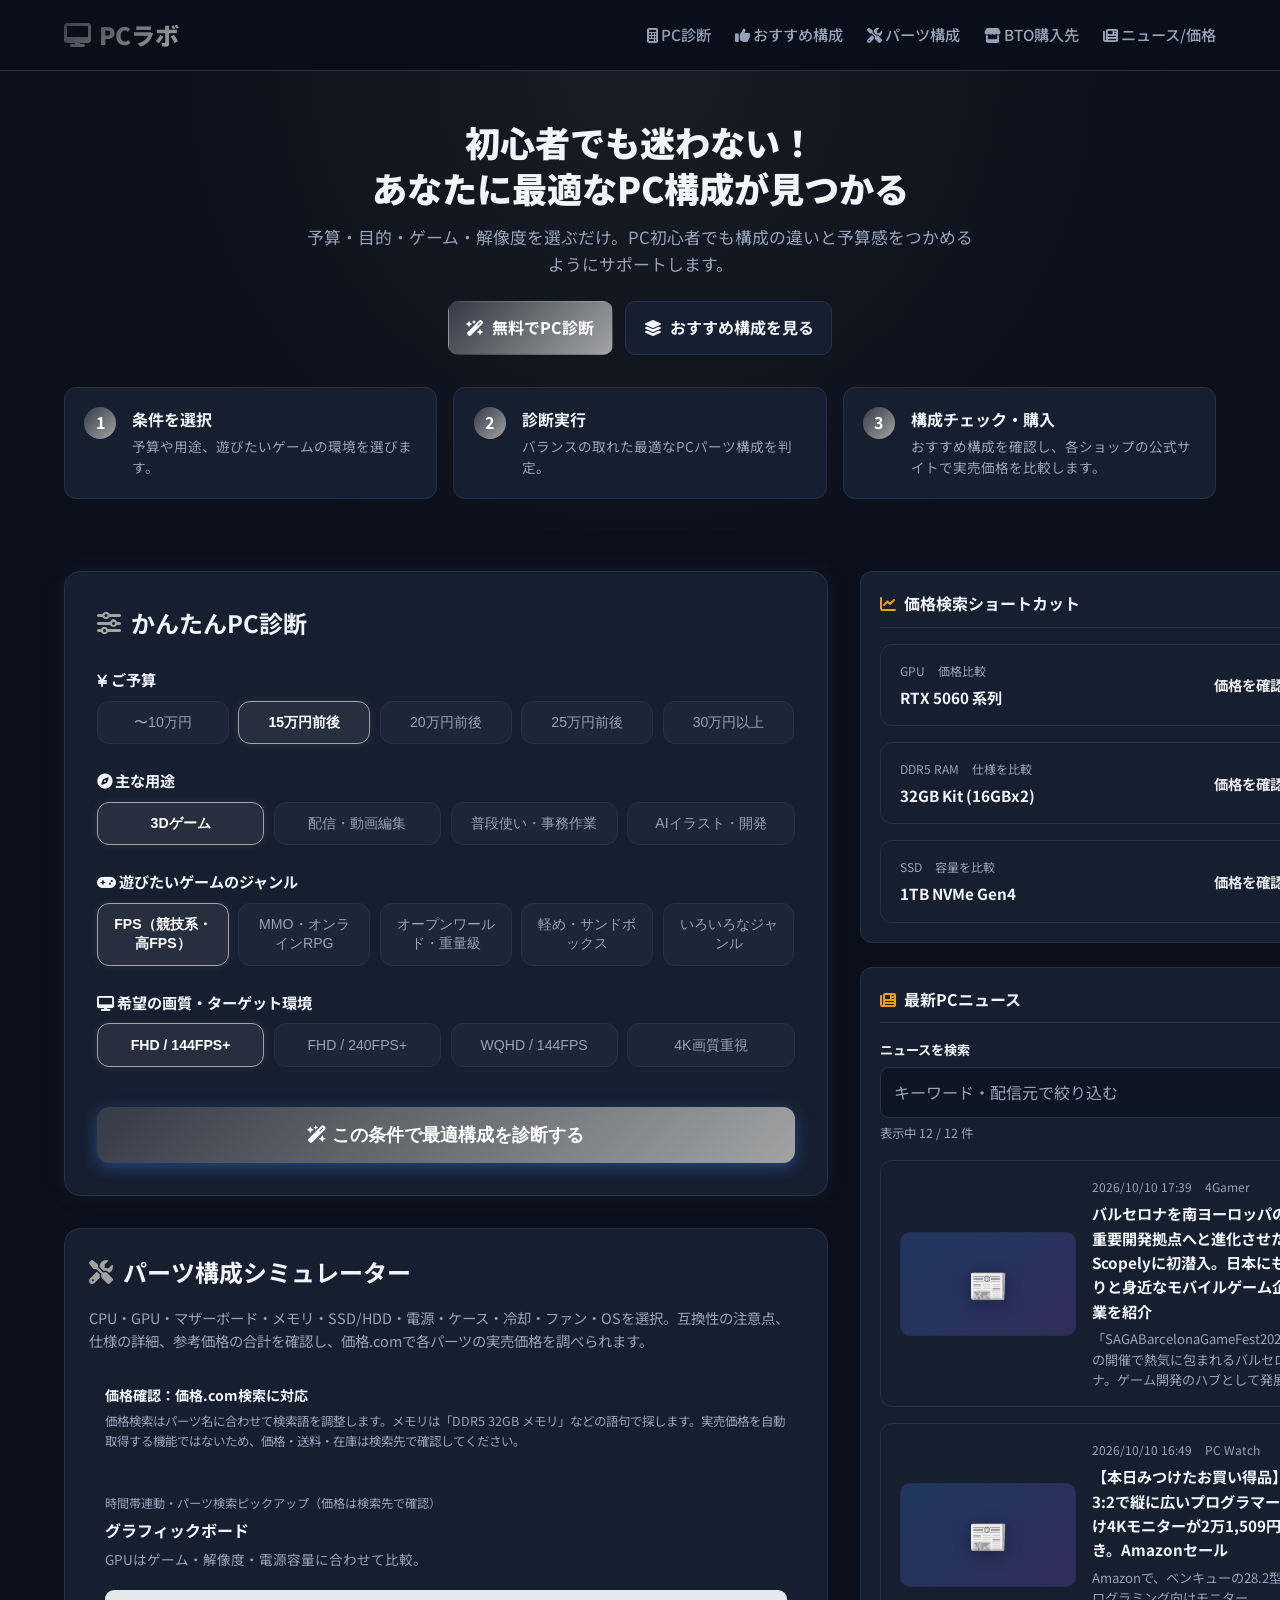
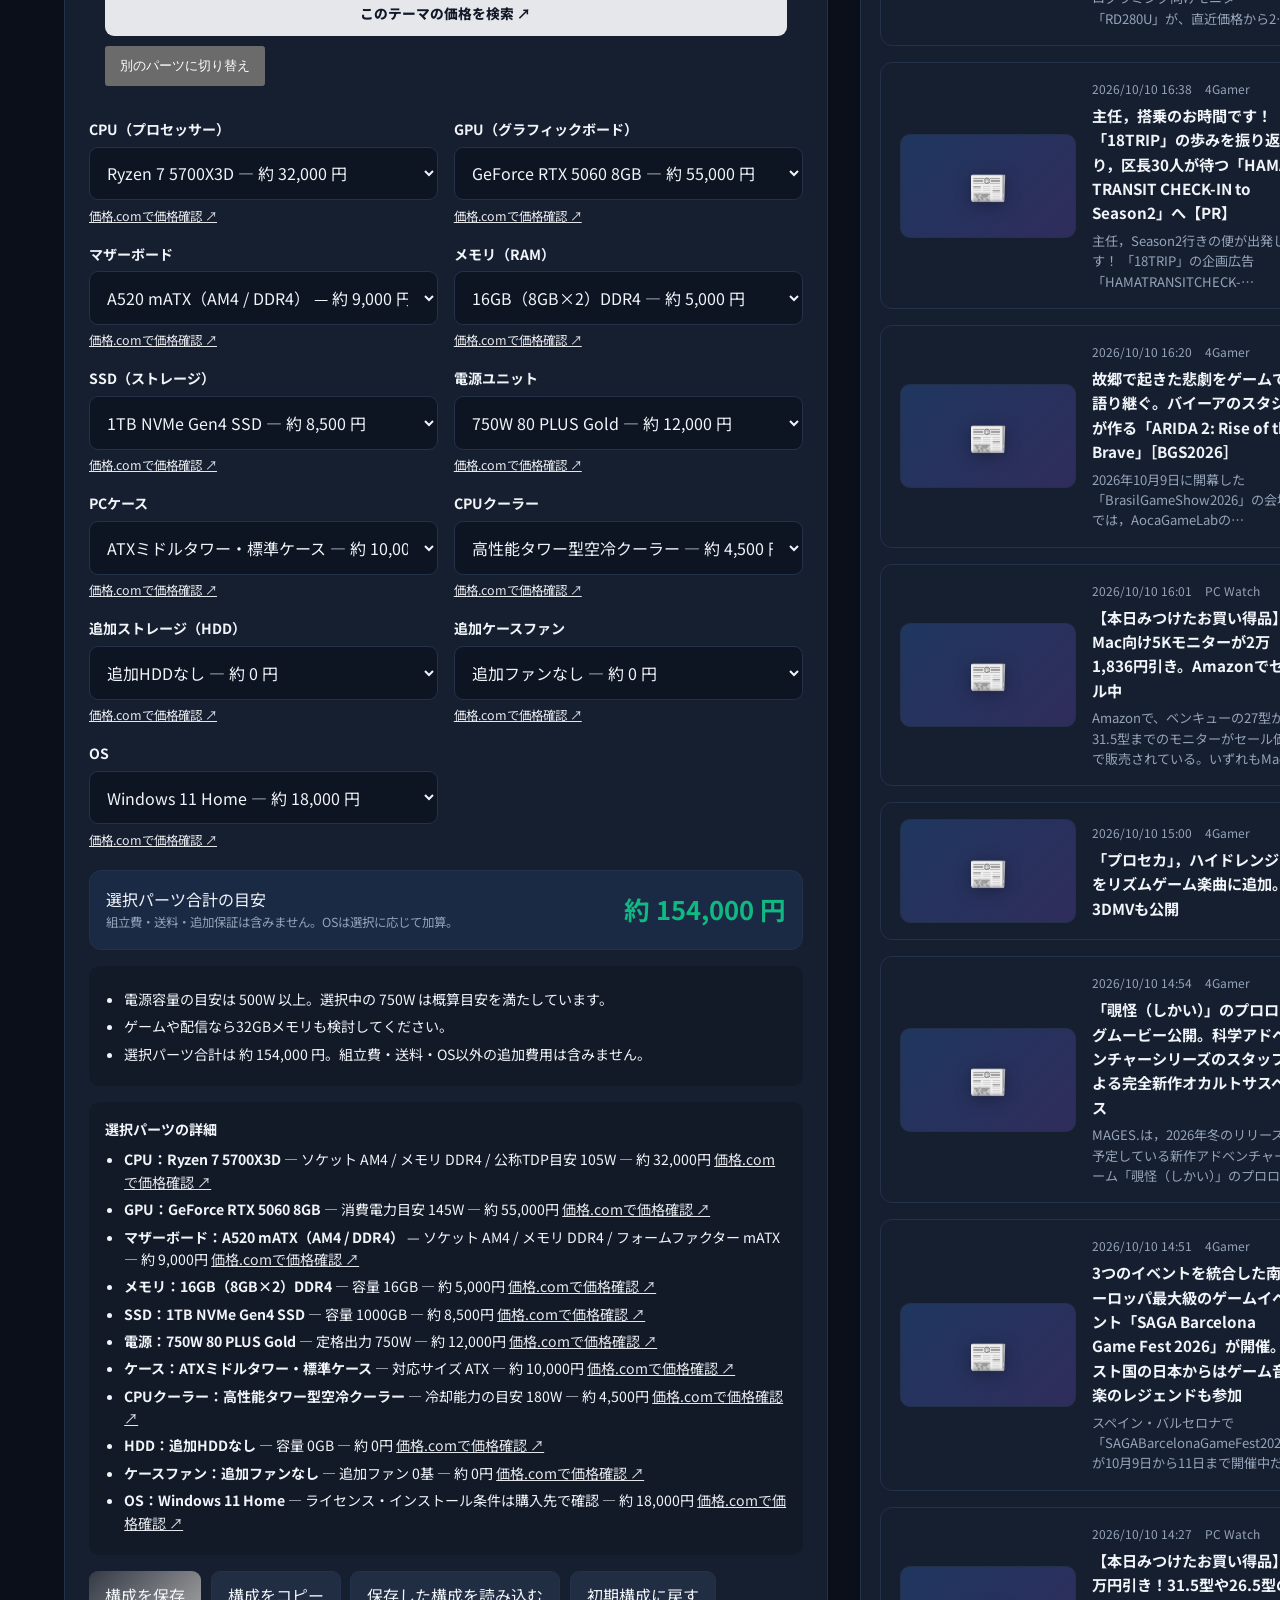
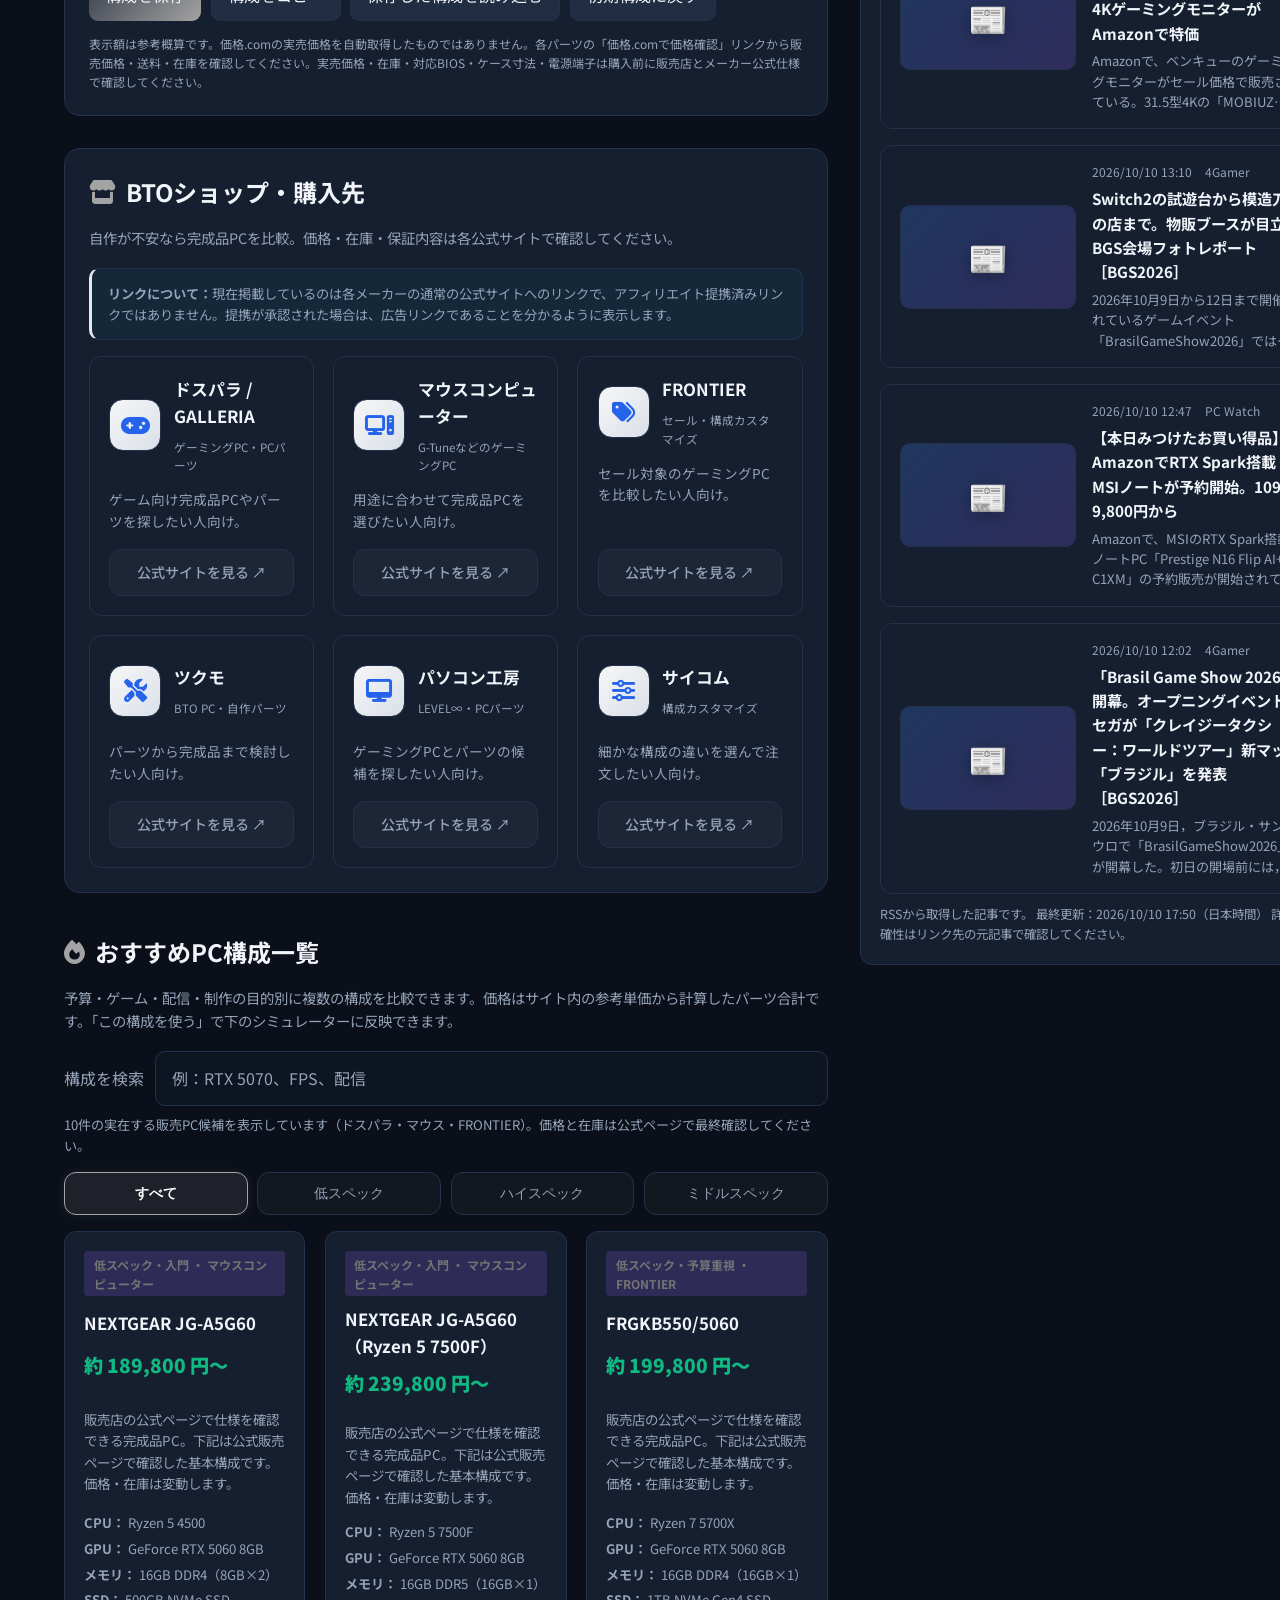
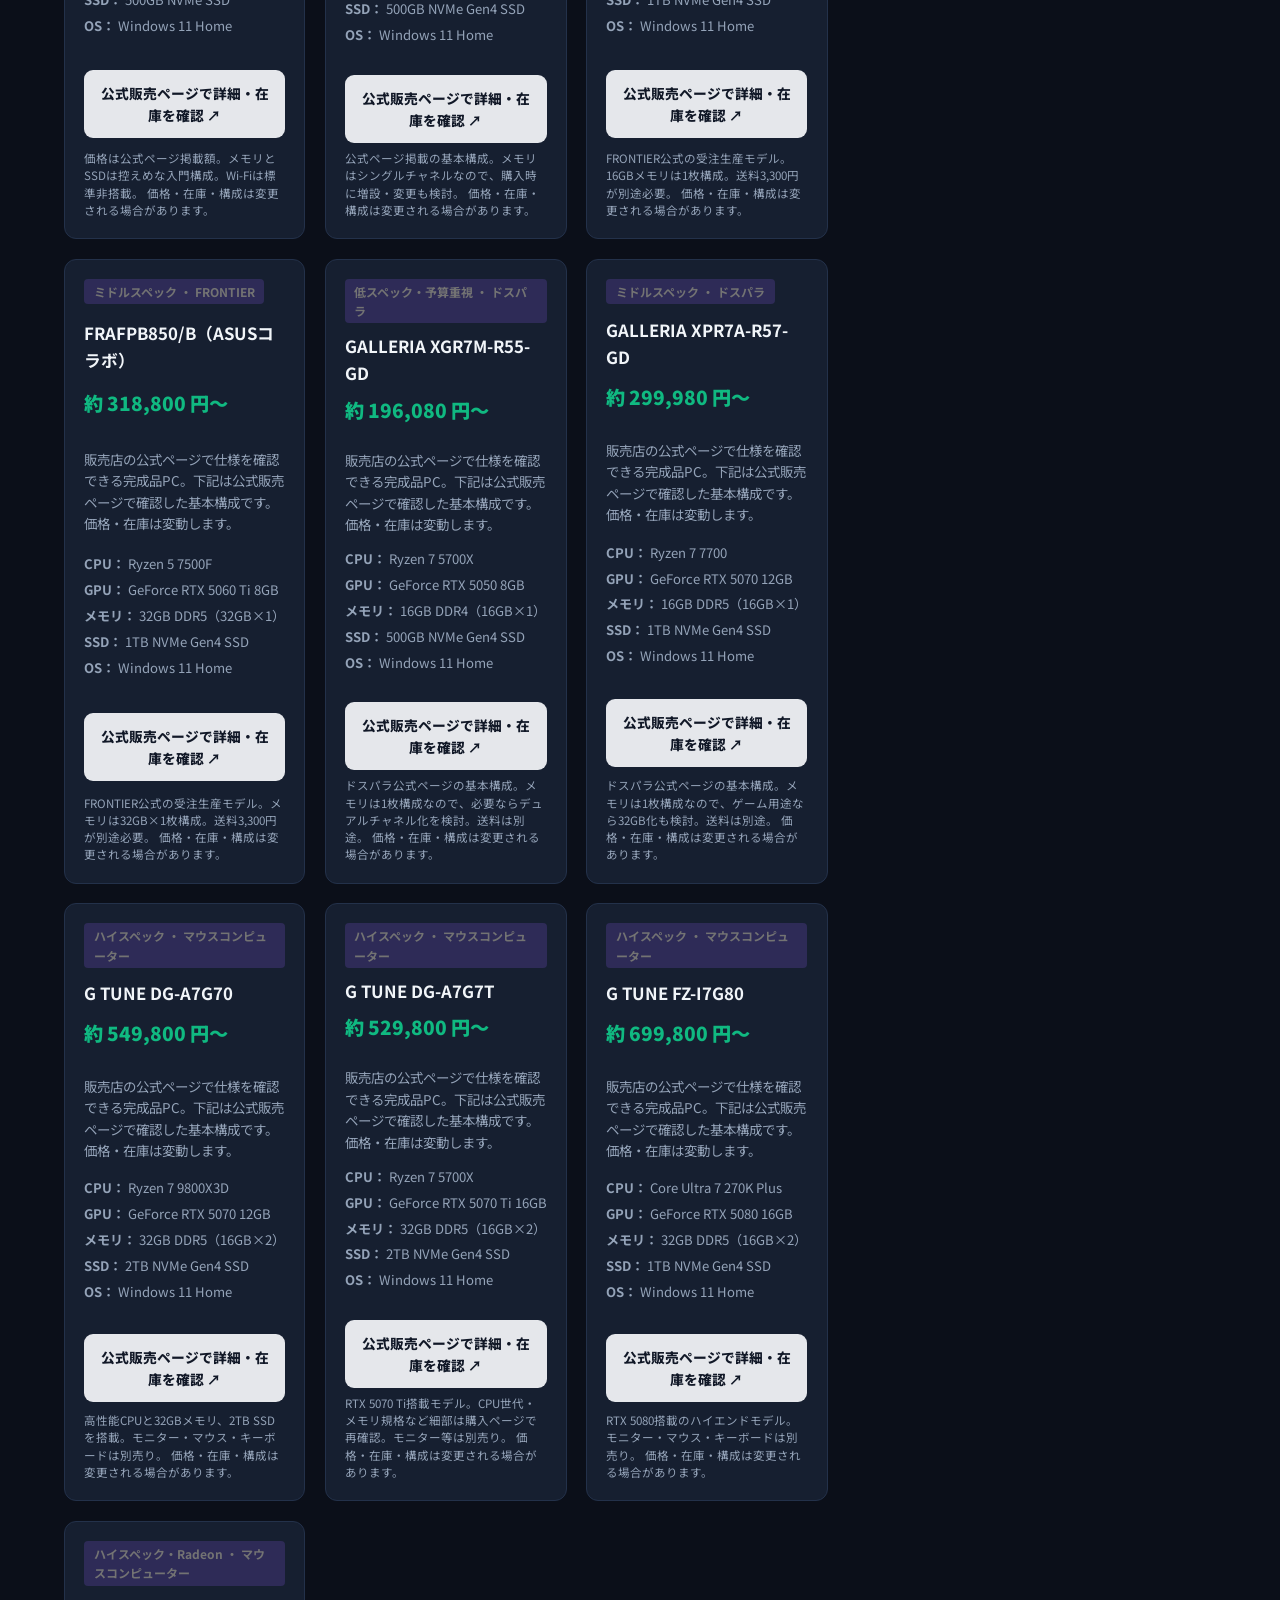
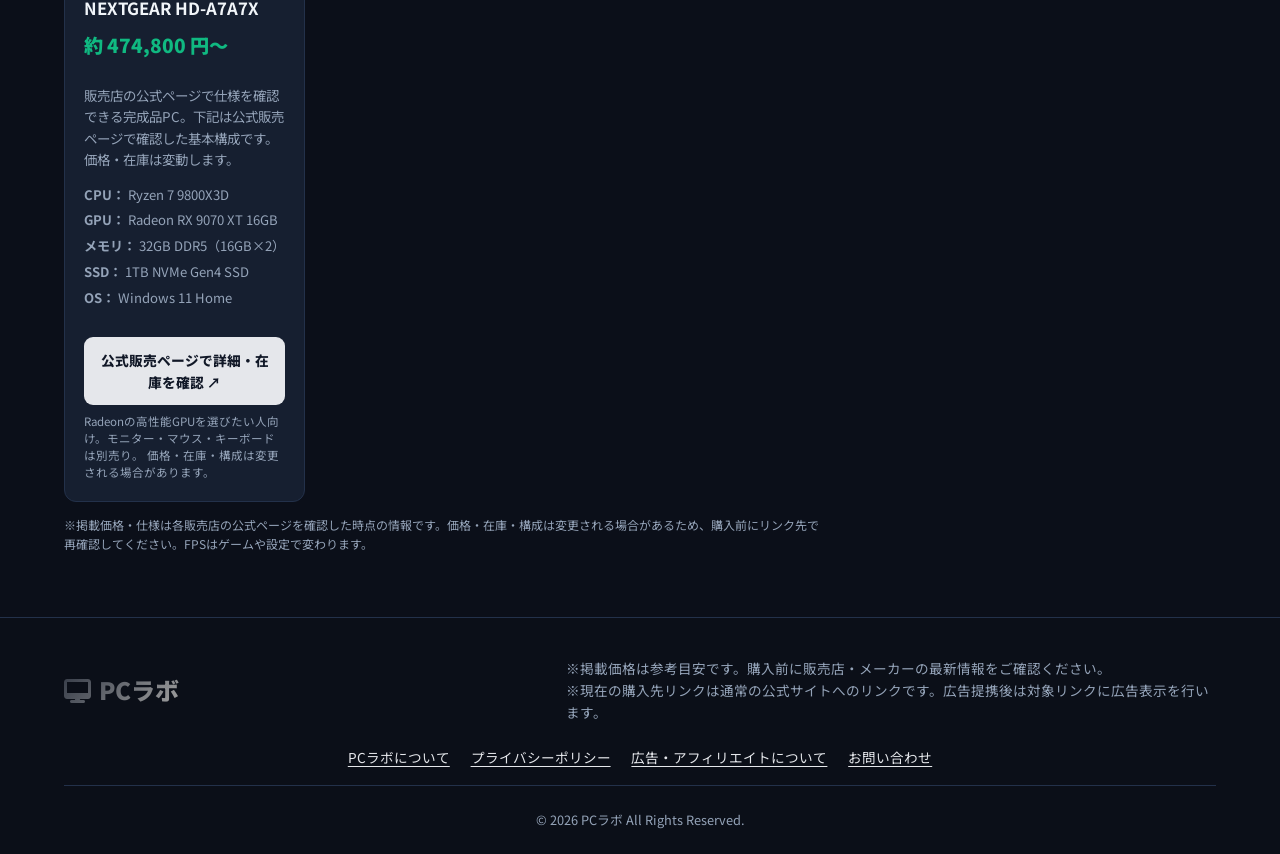
==== index.html @ 2801d2bc "Broaden DDR5 32GB memory searches" ====
<!DOCTYPE html>
<html lang="ja">
<head>
    <meta charset="UTF-8">
    <meta name="viewport" content="width=device-width, initial-scale=1.0">
    <meta name="description" content="PCラボは、予算・用途・ゲーム・解像度からPC構成を診断。おすすめ構成、パーツ別参考価格、互換性チェック、PCニュースをまとめて確認できます。">
    <meta name="theme-color" content="#0b0f19">
    <meta name="color-scheme" content="dark">
    <link rel="canonical" href="https://pc-lab-tech.github.io/pc-shindan/">
    <meta name="twitter:card" content="summary">
    <meta name="twitter:title" content="PCラボ｜PC構成診断・パーツ比較">
    <meta name="twitter:description" content="予算と用途から自分に合うPCを探そう。構成診断、パーツ比較、互換性チェック、PCニュース。">
    <link rel="icon" type="image/svg+xml" href="./favicon.svg">
    <meta property="og:type" content="website">
    <meta property="og:title" content="PCラボ｜PC構成診断・パーツ比較">
    <meta property="og:description" content="予算と用途から自分に合うPCを探そう。構成診断、パーツ比較、互換性チェック、PCニュース。">
    <meta property="og:url" content="https://pc-lab-tech.github.io/pc-shindan/">
    <meta property="og:site_name" content="PCラボ">
    <title>PCラボ｜あなたに最適なPCが見つかる</title>
    <!-- Google Fonts & Font Awesome Icons -->
    <link rel="preconnect" href="https://fonts.googleapis.com">
    <link rel="preconnect" href="https://fonts.gstatic.com" crossorigin>
    <link href="https://fonts.googleapis.com/css2?family=Noto+Sans+JP:wght@400;500;700;900&display=swap" rel="stylesheet">
    <link rel="stylesheet" href="https://cdnjs.cloudflare.com/ajax/libs/font-awesome/6.4.0/css/all.min.css">

    <style>
        .skip-link{position:absolute;left:1rem;top:-100px;z-index:2000;padding:.75rem 1rem;background:var(--card-bg);color:var(--text-main);border:2px solid var(--accent-cyan);border-radius:var(--radius-md);font-weight:700}
        .skip-link:focus{top:1rem}
        :focus-visible{outline:3px solid var(--accent-cyan);outline-offset:3px}
        .news-tools{display:grid;gap:.4rem;margin:.2rem 0 1rem}
        .news-tools label{font-size:.82rem;font-weight:700}
        .news-tools input{width:100%;min-width:0;padding:.75rem .85rem;border:1px solid var(--card-border);border-radius:9px;background:#0d1422;color:var(--text-main);font:inherit}
        .news-tools input::placeholder{color:#94a3b8}
        .news-count{font-size:.78rem;color:var(--text-muted);margin:0}
        .news-empty{padding:1rem;border:1px dashed var(--card-border);border-radius:10px;color:var(--text-muted);font-size:.88rem}

        /* ==========================================================================
           デザインコンセプト：ダークテーマ / 横長カード / 3列レイアウト / ネオンアクセント
           ========================================================================== */
        :root {
            --bg-color: #0b0f19;
            --card-bg: #161f30;
            --card-border: #23314a;
            --card-hover-border: #a3a3a3;
            --text-main: #f1f5f9;
            --text-muted: #94a3b8;
            --accent-blue: #a3a3a3;
            --accent-cyan: #e5e7eb;
            --accent-purple: #737373;
            --accent-green: #10b981;
            --accent-orange: #f59e0b;
            --gradient-accent: linear-gradient(135deg, #343a46 0%, #a3a3a3 100%);
            --radius-md: 12px;
            --radius-lg: 16px;
            --shadow-glow: 0 0 24px rgba(163, 163, 163, 0.08);
            --transition: all 0.3s cubic-bezier(0.4, 0, 0.2, 1);
        }

        * {
            box-sizing: border-box;
            margin: 0;
            padding: 0;
        }

        body {
            background-color: var(--bg-color);
            color: var(--text-main);
            font-family: 'Noto Sans JP', sans-serif;
            line-height: 1.6;
            -webkit-font-smoothing: antialiased;
        }

        a {
            color: inherit;
            text-decoration: none;
        }
        :focus-visible{outline:3px solid var(--accent-cyan);outline-offset:3px}
        button:focus-visible,a:focus-visible,select:focus-visible,input:focus-visible,summary:focus-visible{outline:3px solid var(--accent-cyan);outline-offset:3px}
        html{scroll-behavior:smooth;scroll-padding-top:6rem}
        @media(prefers-reduced-motion:reduce){html{scroll-behavior:auto}}

        /* ヘッダー */
        header {
            background: rgba(11, 15, 25, 0.85);
            backdrop-filter: blur(12px);
            border-bottom: 1px solid var(--card-border);
            position: sticky;
            top: 0;
            z-index: 100;
            padding: 1rem 0;
        }

        .container {
            max-width: 1200px;
            margin: 0 auto;
            padding: 0 1.5rem;
        }

        .header-inner {
            display: flex;
            justify-content: space-between;
            align-items: center;
        }

        .logo {
            font-size: 1.5rem;
            font-weight: 900;
            background: var(--gradient-accent);
            -webkit-background-clip: text;
            -webkit-text-fill-color: transparent;
            display: flex;
            align-items: center;
            gap: 0.5rem;
        }

        .nav-links {
            display: flex;
            gap: 1.5rem;
            list-style: none;
        }

        .nav-links a {
            color: var(--text-muted);
            font-size: 0.95rem;
            font-weight: 500;
            transition: var(--transition);
        }

        .nav-links a:hover {
            color: var(--accent-blue);
        }

        /* ヒーローセクション */
        .hero {
            padding: 3rem 0 2rem;
            text-align: center;
            background: radial-gradient(circle at top, rgba(163, 163, 163, 0.09) 0%, transparent 70%);
        }

        .hero h1 {
            font-size: 2.2rem;
            font-weight: 900;
            margin-bottom: 0.8rem;
            line-height: 1.3;
        }

        .hero p {
            color: var(--text-muted);
            font-size: 1.05rem;
            max-width: 680px;
            margin: 0 auto 1.5rem;
        }

        /* 初めての人向けの使い方ステップ */
        .how-to-steps {
            display: grid;
            grid-template-columns: repeat(3, 1fr);
            gap: 1rem;
            margin-top: 2rem;
            text-align: left;
        }

        .step-card {
            background: var(--card-bg);
            border: 1px solid var(--card-border);
            border-radius: var(--radius-md);
            padding: 1.2rem;
            display: flex;
            align-items: flex-start;
            gap: 1rem;
        }

        .step-number {
            background: var(--gradient-accent);
            color: #fff;
            width: 32px;
            height: 32px;
            border-radius: 50%;
            display: flex;
            align-items: center;
            justify-content: center;
            font-weight: 700;
            flex-shrink: 0;
        }

        .step-info h4 {
            font-size: 1rem;
            margin-bottom: 0.2rem;
        }

        .step-info p {
            font-size: 0.85rem;
            color: var(--text-muted);
            margin: 0;
        }

        /* セクション共通 */
        .section-title {
            font-size: 1.5rem;
            font-weight: 700;
            margin-bottom: 1.5rem;
            display: flex;
            align-items: center;
            gap: 0.6rem;
        }

        .section-title i {
            color: var(--accent-blue);
        }

        .main-grid {
            display: grid;
            grid-template-columns: 2fr 1fr;
            gap: 2rem;
            margin-top: 2.5rem;
        }

        /* PC診断カード（インタラクティブ） */
        .diagnosis-card {
            background: var(--card-bg);
            border: 1px solid var(--card-border);
            border-radius: var(--radius-lg);
            padding: 2rem;
            box-shadow: var(--shadow-glow);
        }

        .form-group {
            margin-bottom: 1.5rem;
        }

        .form-label {
            display: block;
            font-size: 0.95rem;
            font-weight: 700;
            margin-bottom: 0.6rem;
            color: var(--text-main);
        }

        .options-grid {
            display: grid;
            grid-template-columns: repeat(auto-fit, minmax(130px, 1fr));
            gap: 0.6rem;
        }

        .option-btn {
            background: rgba(255, 255, 255, 0.03);
            border: 1px solid var(--card-border);
            color: var(--text-muted);
            padding: 0.7rem 0.9rem;
            border-radius: var(--radius-md);
            cursor: pointer;
            font-size: 0.88rem;
            font-weight: 500;
            transition: var(--transition);
            text-align: center;
        }

        .option-btn:hover {
            border-color: var(--accent-blue);
            color: var(--text-main);
        }

        .option-btn.active {
            background: rgba(163, 163, 163, 0.12);
            border-color: var(--accent-blue);
            color: #fff;
            font-weight: 700;
            box-shadow: 0 0 10px rgba(163, 163, 163, 0.12);
        }

        .btn-submit {
            width: 100%;
            background: var(--gradient-accent);
            border: none;
            color: #fff;
            padding: 1rem;
            border-radius: var(--radius-md);
            font-size: 1.1rem;
            font-weight: 700;
            cursor: pointer;
            transition: var(--transition);
            margin-top: 1rem;
            box-shadow: 0 4px 15px rgba(59, 130, 246, 0.4);
        }

        .btn-submit:hover {
            opacity: 0.92;
            transform: translateY(-2px);
        }

        /* 診断結果表示エリア */
        .result-box {
            margin-top: 2rem;
            padding-top: 2rem;
            border-top: 1px dashed var(--card-border);
            display: none;
        }

        .result-box.active {
            display: block;
            animation: fadeIn 0.4s ease-out;
        }

        @keyframes fadeIn {
            from { opacity: 0; transform: translateY(10px); }
            to { opacity: 1; transform: translateY(0); }
        }

        .result-header {
            display: flex;
            justify-content: space-between;
            align-items: center;
            margin-bottom: 1.2rem;
            background: rgba(59, 130, 246, 0.1);
            padding: 1rem 1.2rem;
            border-radius: var(--radius-md);
            border-left: 4px solid var(--accent-blue);
        }

        .result-title {
            font-size: 1.2rem;
            font-weight: 700;
            color: #fff;
        }

        .result-price {
            font-size: 1.3rem;
            font-weight: 900;
            color: var(--accent-green);
        }

        .spec-list {
            display: grid;
            grid-template-columns: 1fr 1fr;
            gap: 0.8rem;
            margin-bottom: 1.5rem;
        }

        .spec-item {
            background: rgba(0, 0, 0, 0.2);
            padding: 0.8rem 1rem;
            border-radius: var(--radius-md);
            border: 1px solid var(--card-border);
        }

        .spec-item-label {
            font-size: 0.78rem;
            color: var(--text-muted);
            margin-bottom: 0.2rem;
            display: flex;
            align-items: center;
            gap: 0.4rem;
        }

        .spec-item-val {
            font-size: 0.95rem;
            font-weight: 700;
            color: var(--text-main);
        }

        .affiliate-btn {
            display: flex;
            align-items: center;
            justify-content: center;
            gap: 0.5rem;
            background: linear-gradient(135deg, #10b981 0%, #059669 100%);
            color: #fff;
            padding: 0.85rem 1.2rem;
            border-radius: var(--radius-md);
            font-weight: 700;
            text-align: center;
            transition: var(--transition);
        }

        .affiliate-btn:hover {
            opacity: 0.9;
            box-shadow: 0 0 15px rgba(16, 185, 129, 0.4);
        }

        /* 3列カードセクション（おすすめPC構成 / パーツ比較） */
        .cards-3col {
            display: grid;
            grid-template-columns: repeat(3, 1fr);
            gap: 1.2rem;
            margin-top: 1rem;
        }

        .recommend-card {
            background: var(--card-bg);
            border: 1px solid var(--card-border);
            border-radius: var(--radius-md);
            padding: 1.2rem;
            transition: var(--transition);
            display: flex;
            flex-direction: column;
            justify-content: space-between;
        }

        .recommend-card:hover {
            border-color: var(--card-hover-border);
            transform: translateY(-3px);
        }

        .recommend-card .badge {
            display: inline-block;
            background: rgba(139, 92, 246, 0.2);
            color: var(--accent-purple);
            font-size: 0.75rem;
            padding: 0.2rem 0.6rem;
            border-radius: 4px;
            font-weight: 700;
            margin-bottom: 0.6rem;
            width: fit-content;
        }

        .recommend-card h3 {
            font-size: 1.05rem;
            margin-bottom: 0.5rem;
        }

        .recommend-card .price {
            font-size: 1.2rem;
            font-weight: 900;
            color: var(--accent-green);
            margin-bottom: 1rem;
        }

        .recommend-card ul {
            list-style: none;
            font-size: 0.82rem;
            color: var(--text-muted);
            margin-bottom: 1rem;
        }

        .recommend-card ul li {
            margin-bottom: 0.3rem;
            white-space: nowrap;
            overflow: hidden;
            text-overflow: ellipsis;
        }

        /* 横長カード（ニュース ＆ 価格情報） */
        .horizontal-card-list {
            display: flex;
            flex-direction: column;
            gap: 1rem;
        }

        .horizontal-card {
            background: var(--card-bg);
            border: 1px solid var(--card-border);
            border-radius: var(--radius-md);
            padding: 1rem 1.2rem;
            display: flex;
            justify-content: space-between;
            align-items: center;
            gap: 1rem;
            transition: var(--transition);
        }

        .horizontal-card:hover {
            border-color: var(--accent-blue);
            background: rgba(22, 31, 48, 0.8);
        }

        .horizontal-info {
            flex: 1;
        }

        .horizontal-meta {
            display: flex;
            gap: 0.8rem;
            font-size: 0.75rem;
            color: var(--text-muted);
            margin-bottom: 0.3rem;
        }

        .horizontal-title {
            font-size: 0.95rem;
            font-weight: 700;
            color: var(--text-main);
        }

        .price-badge {
            font-weight: 700;
            color: var(--accent-cyan);
            font-size: 0.9rem;
            white-space: nowrap;
        }

        /* サイドバー（パーツ価格動向・ニュース） */
        .sidebar {
            display: flex;
            flex-direction: column;
            gap: 1.5rem;
        }

        .sidebar-widget {
            background: var(--card-bg);
            border: 1px solid var(--card-border);
            border-radius: var(--radius-md);
            padding: 1.2rem;
        }

        .widget-title {
            font-size: 1rem;
            font-weight: 700;
            margin-bottom: 1rem;
            display: flex;
            align-items: center;
            gap: 0.5rem;
            border-bottom: 1px solid var(--card-border);
            padding-bottom: 0.6rem;
        }

        .widget-title i {
            color: var(--accent-orange);
        }

        /* フッター */
        footer {
            margin-top: 4rem;
            background: rgba(11, 15, 25, 0.95);
            border-top: 1px solid var(--card-border);
            padding: 2.5rem 0 1.5rem;
            color: var(--text-muted);
            font-size: 0.85rem;
        }

        .footer-inner {
            display: flex;
            justify-content: space-between;
            align-items: center;
            margin-bottom: 1.5rem;
        }

        .footer-copy {
            text-align: center;
            border-top: 1px solid var(--card-border);
            padding-top: 1.5rem;
            font-size: 0.8rem;
        }

        /* ==========================================================================
           レスポンシブ（スマホ表示改善）
           ========================================================================== */

        .builder-card{background:var(--card-bg);border:1px solid var(--card-border);border-radius:var(--radius-lg);padding:1.5rem;margin-top:2rem}
        .builder-intro{color:var(--text-muted);font-size:.9rem;margin:-.6rem 0 1.2rem}
        .builder-grid{display:grid;grid-template-columns:repeat(2,minmax(0,1fr));gap:1rem}
        .builder-field{display:flex;flex-direction:column;gap:.4rem}
        .builder-field label{font-size:.88rem;font-weight:700}
        .builder-field select{width:100%;background:#0d1422;color:var(--text-main);border:1px solid var(--card-border);border-radius:9px;padding:.8rem;font:inherit}
        .builder-field select:focus{outline:2px solid var(--accent-blue)}
        .builder-total{display:flex;justify-content:space-between;align-items:center;gap:1rem;background:rgba(59,130,246,.1);border:1px solid var(--card-border);border-radius:12px;padding:1rem;margin-top:1.2rem}
        .builder-total strong{font-size:1.6rem;color:var(--accent-green)}
        .builder-actions{display:flex;flex-wrap:wrap;gap:.6rem;margin-top:1rem}
        .builder-actions button{border:1px solid var(--card-border);background:#202d43;color:var(--text-main);padding:.7rem 1rem;border-radius:9px;cursor:pointer;font:inherit}
        .builder-actions .primary{background:var(--gradient-accent);border:0}
        .builder-notes{margin-top:1rem;padding:1rem;border-radius:10px;background:rgba(0,0,0,.18);font-size:.88rem}
        .builder-notes ul{padding-left:1.2rem;margin-top:.4rem}.builder-notes li{margin:.3rem 0}
        .builder-small{color:var(--text-muted);font-size:.75rem;margin-top:.8rem}
        @media(max-width:600px){.builder-grid{grid-template-columns:1fr}.builder-total{align-items:flex-start;flex-direction:column}.builder-total strong{font-size:1.4rem}}

        /* PCラボの視覚ガイド（製品写真ではなく、サイト独自のイラスト） */
        .hero-actions{display:flex;justify-content:center;gap:.75rem;flex-wrap:wrap;margin:1.2rem 0 .5rem}
        .hero-action{display:inline-flex;align-items:center;justify-content:center;gap:.5rem;padding:.8rem 1.1rem;border-radius:10px;font-weight:700;border:1px solid var(--card-border);background:var(--card-bg);transition:var(--transition)}
        .hero-action.primary{background:var(--gradient-accent);border-color:transparent;color:#fff}
        .hero-action:hover{transform:translateY(-2px);border-color:var(--accent-blue)}
        .build-visual{height:170px;display:flex;align-items:center;justify-content:center;overflow:hidden;border-radius:12px;margin:-.15rem -.15rem .8rem;background:#0d1422;border:1px solid var(--card-border);position:relative}
        .build-visual img{width:100%;height:100%;object-fit:cover;display:block;transition:transform .35s ease}
        .recommend-card:hover .build-visual img{transform:scale(1.035)}
        .build-visual::after{content:"構成イメージ";position:absolute;right:.45rem;bottom:.45rem;padding:.18rem .45rem;border-radius:5px;background:rgba(0,0,0,.72);color:#e5e7eb;font-size:.68rem}
        .recommend-buy-link{display:flex;align-items:center;justify-content:center;gap:.45rem;width:100%;margin-top:.55rem;padding:.75rem .8rem;border-radius:9px;background:#e5e7eb;color:#111827;font-size:.86rem;font-weight:800;text-align:center;transition:var(--transition)}
        .recommend-buy-link:hover{background:#fff;transform:translateY(-1px)}
        .recommend-buy-note{font-size:.72rem;color:var(--text-muted);margin-top:.45rem;line-height:1.5}
        .shop-card{position:relative;overflow:hidden}
        .shop-visual{display:flex;align-items:center;gap:.8rem;min-height:72px;margin-bottom:.9rem}
        .shop-mark{position:relative;width:52px;height:52px;display:grid;place-items:center;flex:0 0 auto;border-radius:14px;background:linear-gradient(135deg,rgba(255,255,255,.96),rgba(226,232,240,.96));border:1px solid var(--card-border);font-size:1.45rem;color:#2563eb;overflow:hidden}
        .shop-mark .shop-favicon{width:100%;height:100%;object-fit:contain;padding:7px}
        .shop-mark .shop-fallback{position:absolute;inset:0;display:grid;place-items:center}
        .shop-mark .shop-fallback[hidden]{display:none}
        .news-thumb{position:relative;flex:0 0 176px;width:176px;height:104px;display:grid;place-items:center;overflow:hidden;border-radius:10px;background:linear-gradient(135deg,rgba(59,130,246,.24),rgba(139,92,246,.22));border:1px solid var(--card-border)}
        .news-thumb img{position:absolute;inset:0;width:100%;height:100%;object-fit:cover}
        .news-thumb img[hidden]{display:none}
        .news-thumb-fallback{font-size:2rem;filter:drop-shadow(0 3px 8px rgba(0,0,0,.3))}
        .news-summary{color:var(--text-muted);font-size:.82rem;line-height:1.55;margin-top:.4rem;display:-webkit-box;-webkit-line-clamp:3;-webkit-box-orient:vertical;overflow:hidden}
        .recommend-search{display:flex;gap:.7rem;align-items:center;margin:1rem 0 .5rem}
        .recommend-search input{flex:1;min-width:0;background:#0d1422;color:var(--text-main);border:1px solid var(--card-border);border-radius:10px;padding:.85rem 1rem;font:inherit}
        .recommend-search input::placeholder{color:#94a3b8}
        .recommend-results{font-size:.82rem;color:var(--text-muted);margin:.4rem 0 1rem}
        .empty-state{grid-column:1/-1;padding:1.5rem;border:1px dashed var(--card-border);border-radius:12px;color:var(--text-muted);text-align:center}
        .news-thumb:has(img:not([hidden])) .news-thumb-fallback{display:none}
        @media(max-width:600px){.horizontal-card{align-items:stretch;flex-direction:column}.news-thumb{width:100%;height:170px;flex-basis:auto}.horizontal-info{width:100%}}
        .shop-status{font-size:.72rem;color:var(--text-muted);margin-top:.3rem}
        .muted{color:var(--text-muted)}
        .footer-links{display:flex;justify-content:center;flex-wrap:wrap;gap:.8rem 1.3rem;margin:1rem 0}
        .footer-links a{color:var(--accent-cyan);text-decoration:underline;text-underline-offset:3px}
        .ad-notice{padding:.85rem 1rem;border:1px solid var(--card-border);border-left:3px solid var(--accent-cyan);border-radius:10px;background:rgba(6,182,212,.06);font-size:.83rem;color:var(--text-muted);margin:1rem 0}
        @media(prefers-reduced-motion:reduce){*,*::before,*::after{scroll-behavior:auto!important;animation-duration:.01ms!important;animation-iteration-count:1!important;transition-duration:.01ms!important}}
        
        @media (max-width: 768px) {
            .header-inner { flex-direction: column; align-items: flex-start; gap: .75rem; }
            .nav-links { flex-wrap: wrap; gap: .55rem 1rem; }
            .nav-links a { font-size: .82rem; }
            .footer-inner { flex-direction: column; align-items: flex-start; gap: 1rem; }
        }
        @media (max-width: 992px) {
            .main-grid {
                grid-template-columns: 1fr;
            }
            .cards-3col {
                grid-template-columns: repeat(2, 1fr);
            }
        }

        @media (max-width: 768px) {
            .hero h1 {
                font-size: 1.6rem;
            }
            .how-to-steps {
                grid-template-columns: 1fr;
            }
            .cards-3col {
                grid-template-columns: 1fr;
            }
            .spec-list {
                grid-template-columns: 1fr;
            }
            .horizontal-card {
                flex-direction: column;
                align-items: flex-start;
            }
            .price-badge {
                align-self: flex-end;
            }
        }
        @media (max-width: 560px) {
        #price-theme-panel > div:last-child { align-items: stretch !important; }
        #price-theme-panel a, #price-theme-panel button { width: 100%; box-sizing: border-box; text-align: center; }
    }
    </style>
</head>
<body id="top">
    <a class="skip-link" href="#main-content">本文へスキップ</a>

    <!-- ヘッダー -->
    <header>
        <div class="container header-inner">
            <a href="#top" class="logo">
                <i class="fa-solid fa-desktop"></i>
                <span>PCラボ</span>
            </a>
            <nav aria-label="メインナビゲーション">
            <ul class="nav-links">
                <li><a href="#diagnosis"><i class="fa-solid fa-calculator"></i> PC診断</a></li>
                <li><a href="#recommend"><i class="fa-solid fa-thumbs-up"></i> おすすめ構成</a></li>
                <li><a href="#builder"><i class="fa-solid fa-screwdriver-wrench"></i> パーツ構成</a></li>
                <li><a href="#bto-shops"><i class="fa-solid fa-store"></i> BTO購入先</a></li>
                <li><a href="#news"><i class="fa-solid fa-newspaper"></i> ニュース/価格</a></li>
            </ul>
            </nav>
        </div>
    </header>
    <main id="main-content">

    <!-- ヒーローセクション -->
    <section class="hero">
        <div class="container">
            <h1>初心者でも迷わない！<br>あなたに最適なPC構成が見つかる</h1>
            <p>予算・目的・ゲーム・解像度を選ぶだけ。PC初心者でも構成の違いと予算感をつかめるようにサポートします。</p>
            <div class="hero-actions">
                <a class="hero-action primary" href="#diagnosis"><i class="fa-solid fa-wand-magic-sparkles" aria-hidden="true"></i>無料でPC診断</a>
                <a class="hero-action" href="#recommend"><i class="fa-solid fa-layer-group" aria-hidden="true"></i>おすすめ構成を見る</a>
            </div>

            <!-- 使い方ガイド -->
            <div class="how-to-steps">
                <div class="step-card">
                    <div class="step-number">1</div>
                    <div class="step-info">
                        <h4>条件を選択</h4>
                        <p>予算や用途、遊びたいゲームの環境を選びます。</p>
                    </div>
                </div>
                <div class="step-card">
                    <div class="step-number">2</div>
                    <div class="step-info">
                        <h4>診断実行</h4>
                        <p>バランスの取れた最適なPCパーツ構成を判定。</p>
                    </div>
                </div>
                <div class="step-card">
                    <div class="step-number">3</div>
                    <div class="step-info">
                        <h4>構成チェック・購入</h4>
                        <p>おすすめ構成を確認し、各ショップの公式サイトで実売価格を比較します。</p>
                    </div>
                </div>
            </div>
        </div>
    </section>

    <!-- メインコンテンツ -->
    <div class="container">
        <div class="main-grid">
            
            <!-- メインカラム: 診断フォーム & 結果 -->
            <div>
                <!-- PC診断カード -->
                <section id="diagnosis" class="diagnosis-card">
                    <h2 class="section-title"><i class="fa-solid fa-sliders"></i> かんたんPC診断</h2>
                    
                    <!-- 質問1: 予算 -->
                    <div class="form-group">
                        <label class="form-label"><i class="fa-solid fa-yen-sign"></i> ご予算</label>
                        <div class="options-grid" id="budget-options" role="group" aria-label="予算">
                            <button class="option-btn" data-value="10">〜10万円</button>
                            <button class="option-btn active" data-value="15">15万円前後</button>
                            <button class="option-btn" data-value="20">20万円前後</button>
                            <button class="option-btn" data-value="25">25万円前後</button>
                            <button class="option-btn" data-value="30">30万円以上</button>
                        </div>
                    </div>

                    <!-- 質問2: 主な用途 -->
                    <div class="form-group">
                        <label class="form-label"><i class="fa-solid fa-compass"></i> 主な用途</label>
                        <div class="options-grid" id="use-options" role="group" aria-label="主な用途">
                            <button class="option-btn active" data-value="game">3Dゲーム</button>
                            <button class="option-btn" data-value="stream">配信・動画編集</button>
                            <button class="option-btn" data-value="work">普段使い・事務作業</button>
                            <button class="option-btn" data-value="ai">AIイラスト・開発</button>
                        </div>
                    </div>

                    <!-- 質問3: プレイしたいゲーム -->
                    <div class="form-group">
                        <label class="form-label"><i class="fa-solid fa-gamepad"></i> 遊びたいゲームのジャンル</label>
                        <div class="options-grid" id="game-options" role="group" aria-label="遊びたいゲームのジャンル">
                            <button class="option-btn active" data-value="fps">FPS（競技系・高FPS）</button>
                            <button class="option-btn" data-value="mmo">MMO・オンラインRPG</button>
                            <button class="option-btn" data-value="heavy">オープンワールド・重量級</button>
                            <button class="option-btn" data-value="light">軽め・サンドボックス</button>
                            <button class="option-btn" data-value="all">いろいろなジャンル</button>
                        </div>
                    </div>

                    <!-- 質問4: 解像度 ＆ FPS -->
                    <div class="form-group">
                        <label class="form-label"><i class="fa-solid fa-desktop"></i> 希望の画質・ターゲット環境</label>
                        <div class="options-grid" id="res-options" role="group" aria-label="希望の画質・フレームレート">
                            <button class="option-btn active" data-value="fhd144">FHD / 144FPS+</button>
                            <button class="option-btn" data-value="fhd240">FHD / 240FPS+</button>
                            <button class="option-btn" data-value="wqhd">WQHD / 144FPS</button>
                            <button class="option-btn" data-value="4k">4K画質重視</button>
                        </div>
                    </div>

                    <button class="btn-submit" id="submit-btn"><i class="fa-solid fa-wand-magic-sparkles"></i> この条件で最適構成を診断する</button>

                    <!-- 診断結果表示ボックス -->
                    <div class="result-box" id="result-box" aria-live="polite" aria-atomic="true">
                        <div class="result-header">
                            <div>
                                <span style="font-size: 0.8rem; color: var(--text-muted);">あなたにぴったりの構成</span>
                                <div class="result-title" id="result-title">ミドルレンジ・ゲーミングモデル</div>
                            </div>
                            <div class="result-price" id="result-price">約 155,000 円</div>
                        </div>

                        <p style="font-size: 0.88rem; color: var(--text-muted); margin-bottom: 1rem;" id="result-desc">
                            FHD環境でApexやFPSゲームを快適に144FPS以上でプレイできる、コスパ最強の構成です。
                        </p>

                        <div class="spec-list">
                            <div class="spec-item">
                                <div class="spec-item-label"><i class="fa-solid fa-microchip"></i> CPU</div>
                                <div class="spec-item-val" id="spec-cpu">Intel Core i5-14400F</div>
                            </div>
                            <div class="spec-item">
                                <div class="spec-item-label"><i class="fa-solid fa-tv"></i> GPU（グラボ）</div>
                                <div class="spec-item-val" id="spec-gpu">NVIDIA GeForce RTX 4060 8GB</div>
                            </div>
                            <div class="spec-item">
                                <div class="spec-item-label"><i class="fa-solid fa-memory"></i> メモリ (RAM)</div>
                                <div class="spec-item-val" id="spec-ram">16GB (DDR4 / DDR5)</div>
                            </div>
                            <div class="spec-item">
                                <div class="spec-item-label"><i class="fa-solid fa-hard-drive"></i> ストレージ</div>
                                <div class="spec-item-val" id="spec-ssd">1TB NVMe M.2 SSD</div>
                            </div>
                        </div>

                        <div id="diagnosis-build-detail" class="builder-notes" style="margin:1rem 0" aria-live="polite"></div>

                        <!-- アフィリエイト用ボタン（将来の収益化リンク） -->
                        <a href="#bto-shops" class="affiliate-btn" id="affiliate-link">
                            <i class="fa-solid fa-cart-shopping"></i> BTO購入先・公式ショップを見る
                        </a>
                    </div>
                </section>


                <section id="builder" class="builder-card">
                    <h2 class="section-title"><i class="fa-solid fa-screwdriver-wrench"></i> パーツ構成シミュレーター</h2>
                    <p class="builder-intro">CPU・GPU・マザーボード・メモリ・SSD/HDD・電源・ケース・冷却・ファン・OSを選択。互換性の注意点、仕様の詳細、参考価格の合計を確認し、価格.comで各パーツの実売価格を調べられます。</p>
                    <div id="live-price-status" role="status" style="margin:.8rem 0;padding:.85rem 1rem;border:1px solid var(--border-color);border-radius:12px;background:var(--card-bg);font-size:.88rem">
                        <strong>価格表示について：</strong>参考価格を使用しています
                        <div style="font-size:.78rem;color:var(--text-muted);margin-top:.3rem">価格.comの検索リンクを各パーツに追加しています。価格.comの価格データを自動取得する公式連携手段は確認できていないため、実売価格は検索先で確認してください。下の合計は参考価格を使って計算します。</div>
                    </div>
                    <div id="price-theme-panel" style="margin:.8rem 0 1rem;padding:1rem;border:1px solid var(--border-color);border-radius:12px;background:var(--card-bg)">
                        <div style="font-size:.76rem;color:var(--text-muted);margin-bottom:.25rem">時間帯連動・パーツ検索ピックアップ（価格は検索先で確認）</div>
                        <strong id="price-theme-title">メモリ強化</strong>
                        <p id="price-theme-note" style="font-size:.85rem;color:var(--text-muted);margin:.35rem 0 .7rem">DDR5 32GBメモリなど、今チェックしたいパーツを提案します。</p>
                        <div style="display:flex;gap:.6rem;flex-wrap:wrap;align-items:center">
                            <a id="price-theme-link" class="recommend-buy-link" href="https://search.kakaku.com/DDR5%2032GB%20%E3%83%A1%E3%83%A2%E3%83%AA/" target="_blank" rel="noopener noreferrer">このテーマの価格を検索 ↗</a>
                            <button id="price-theme-next" type="button" style="padding:.55rem .8rem">別のパーツに切り替え</button>
                        </div>
                    </div>
                    <div class="builder-grid">
                        <div class="builder-field"><label for="part-cpu">CPU（プロセッサー）</label><select id="part-cpu"></select></div>
                        <div class="builder-field"><label for="part-gpu">GPU（グラフィックボード）</label><select id="part-gpu"></select></div>
                        <div class="builder-field"><label for="part-board">マザーボード</label><select id="part-board"></select></div>
                        <div class="builder-field"><label for="part-ram">メモリ（RAM）</label><select id="part-ram"></select></div>
                        <div class="builder-field"><label for="part-ssd">SSD（ストレージ）</label><select id="part-ssd"></select></div>
                        <div class="builder-field"><label for="part-psu">電源ユニット</label><select id="part-psu"></select></div>
                        <div class="builder-field"><label for="part-case">PCケース</label><select id="part-case"></select></div>
                        <div class="builder-field"><label for="part-cooler">CPUクーラー</label><select id="part-cooler"></select></div>
                        <div class="builder-field"><label for="part-hdd">追加ストレージ（HDD）</label><select id="part-hdd"></select></div>
                        <div class="builder-field"><label for="part-fans">追加ケースファン</label><select id="part-fans"></select></div>
                        <div class="builder-field"><label for="part-os">OS</label><select id="part-os"></select></div>
                    </div>
                    <div class="builder-total"><div><span>選択パーツ合計の目安</span><div style="font-size:.78rem;color:var(--text-muted)">組立費・送料・追加保証は含みません。OSは選択に応じて加算。</div></div><strong id="builder-price">計算中…</strong></div>
                    <div class="builder-notes" id="builder-notes" aria-live="polite">パーツの組み合わせを確認しています…</div>
                    <div class="builder-notes" id="builder-spec-detail" aria-live="polite"><strong>選択パーツの詳細</strong><p>パーツを選ぶと仕様と価格確認リンクが表示されます。</p></div>
                    <div class="builder-actions">
                        <button class="primary" id="builder-save" type="button">構成を保存</button>
                        <button id="builder-copy" type="button">構成をコピー</button>
                        <button id="builder-load" type="button">保存した構成を読み込む</button>
                        <button id="builder-reset" type="button">初期構成に戻す</button>
                    </div>
                    <p class="builder-small">表示額は参考概算です。価格.comの実売価格を自動取得したものではありません。各パーツの「価格.comで価格確認」リンクから販売価格・送料・在庫を確認してください。実売価格・在庫・対応BIOS・ケース寸法・電源端子は購入前に販売店とメーカー公式仕様で確認してください。</p>
                </section>

                <section id="bto-shops" class="builder-card" style="margin-top:2rem">
                    <h2 class="section-title"><i class="fa-solid fa-store"></i> BTOショップ・購入先</h2>
                    <p class="builder-intro">自作が不安なら完成品PCを比較。価格・在庫・保証内容は各公式サイトで確認してください。</p>
                    <div class="ad-notice"><strong>リンクについて：</strong>現在掲載しているのは各メーカーの通常の公式サイトへのリンクで、アフィリエイト提携済みリンクではありません。提携が承認された場合は、広告リンクであることを分かるように表示します。</div>
                    <div class="cards-3col">
                        <div class="recommend-card shop-card"><div><div class="shop-visual"><span class="shop-mark" aria-hidden="true"><img class="shop-favicon" src="https://www.dospara.co.jp/favicon.ico" alt="" loading="lazy"><i class="shop-fallback fa-solid fa-gamepad" aria-hidden="true" hidden></i></span><div><h3>ドスパラ / GALLERIA</h3><p class="shop-status">ゲーミングPC・PCパーツ</p></div></div><p class="muted" style="font-size:.85rem;margin:.5rem 0 1rem">ゲーム向け完成品PCやパーツを探したい人向け。</p></div><a class="option-btn" style="display:block;text-align:center" href="https://www.dospara.co.jp/gamepc" target="_blank" rel="noopener noreferrer">公式サイトを見る ↗</a></div>
                        <div class="recommend-card shop-card"><div><div class="shop-visual"><span class="shop-mark" aria-hidden="true"><img class="shop-favicon" src="https://www.mouse-jp.co.jp/favicon.ico" alt="" loading="lazy"><i class="shop-fallback fa-solid fa-computer" aria-hidden="true" hidden></i></span><div><h3>マウスコンピューター</h3><p class="shop-status">G-TuneなどのゲーミングPC</p></div></div><p class="muted" style="font-size:.85rem;margin:.5rem 0 1rem">用途に合わせて完成品PCを選びたい人向け。</p></div><a class="option-btn" style="display:block;text-align:center" href="https://www.mouse-jp.co.jp/store/r/ra1020000/" target="_blank" rel="noopener noreferrer">公式サイトを見る ↗</a></div>
                        <div class="recommend-card shop-card"><div><div class="shop-visual"><span class="shop-mark" aria-hidden="true"><img class="shop-favicon" src="https://www.frontier-direct.jp/favicon.ico" alt="" loading="lazy"><i class="shop-fallback fa-solid fa-tags" aria-hidden="true" hidden></i></span><div><h3>FRONTIER</h3><p class="shop-status">セール・構成カスタマイズ</p></div></div><p class="muted" style="font-size:.85rem;margin:.5rem 0 1rem">セール対象のゲーミングPCを比較したい人向け。</p></div><a class="option-btn" style="display:block;text-align:center" href="https://www.frontier-direct.jp/direct/default.aspx" target="_blank" rel="noopener noreferrer">公式サイトを見る ↗</a></div>
                        <div class="recommend-card shop-card"><div><div class="shop-visual"><span class="shop-mark" aria-hidden="true"><img class="shop-favicon" src="https://www.tsukumo.co.jp/favicon.ico" alt="" loading="lazy"><i class="shop-fallback fa-solid fa-screwdriver-wrench" aria-hidden="true" hidden></i></span><div><h3>ツクモ</h3><p class="shop-status">BTO PC・自作パーツ</p></div></div><p class="muted" style="font-size:.85rem;margin:.5rem 0 1rem">パーツから完成品まで検討したい人向け。</p></div><a class="option-btn" style="display:block;text-align:center" href="https://www.tsukumo.co.jp/bto/" target="_blank" rel="noopener noreferrer">公式サイトを見る ↗</a></div>
                        <div class="recommend-card shop-card"><div><div class="shop-visual"><span class="shop-mark" aria-hidden="true"><img class="shop-favicon" src="https://www.pc-koubou.jp/favicon.ico" alt="" loading="lazy"><i class="shop-fallback fa-solid fa-desktop" aria-hidden="true" hidden></i></span><div><h3>パソコン工房</h3><p class="shop-status">LEVEL∞・PCパーツ</p></div></div><p class="muted" style="font-size:.85rem;margin:.5rem 0 1rem">ゲーミングPCとパーツの候補を探したい人向け。</p></div><a class="option-btn" style="display:block;text-align:center" href="https://www.pc-koubou.jp/" target="_blank" rel="noopener noreferrer">公式サイトを見る ↗</a></div>
                        <div class="recommend-card shop-card"><div><div class="shop-visual"><span class="shop-mark" aria-hidden="true"><img class="shop-favicon" src="https://www.sycom.co.jp/favicon.ico" alt="" loading="lazy"><i class="shop-fallback fa-solid fa-sliders" aria-hidden="true" hidden></i></span><div><h3>サイコム</h3><p class="shop-status">構成カスタマイズ</p></div></div><p class="muted" style="font-size:.85rem;margin:.5rem 0 1rem">細かな構成の違いを選んで注文したい人向け。</p></div><a class="option-btn" style="display:block;text-align:center" href="https://www.sycom.co.jp/" target="_blank" rel="noopener noreferrer">公式サイトを見る ↗</a></div>
                    </div>
                </section>

                <!-- 3列構成: 人気のおすすめプリセット -->
                <section id="recommend" style="margin-top: 2.5rem;">
                    <h2 class="section-title"><i class="fa-solid fa-fire"></i> おすすめPC構成一覧</h2>
                    <p class="builder-intro">予算・ゲーム・配信・制作の目的別に複数の構成を比較できます。価格はサイト内の参考単価から計算したパーツ合計です。「この構成を使う」で下のシミュレーターに反映できます。</p>
                    <label class="recommend-search" for="recommendation-search"><span class="muted">構成を検索</span><input id="recommendation-search" type="search" placeholder="例：RTX 5070、FPS、配信" autocomplete="off"></label>
                    <p class="recommend-results" id="recommendation-results-status" role="status" aria-live="polite">11件の構成を表示しています。</p>
                    <div class="options-grid" id="recommendation-filters" style="margin:1rem 0">
                        <button class="option-btn active" data-category="all" type="button">すべて</button>
                        <button class="option-btn" data-category="budget" type="button">低スペック</button>
                        <button class="option-btn" data-category="fps" type="button">ハイスペック</button>
                        <button class="option-btn" data-category="wqhd" type="button">ミドルスペック</button>
                    </div>
                    <div class="cards-3col" id="recommendation-grid" aria-live="polite"><p>おすすめ構成を読み込み中…</p></div>
                    <p class="builder-small">※掲載価格・仕様は各販売店の公式ページを確認した時点の情報です。価格・在庫・構成は変更される場合があるため、購入前にリンク先で再確認してください。FPSはゲームや設定で変わります。</p>
                </section>
            </div>

            <!-- サイドバー: ニュース ＆ 価格情報（横長カード・アフィリエイト拡張用） -->
            <aside class="sidebar" id="news">
                
                <!-- パーツ価格速報（横長カードデザイン） -->
                <div class="sidebar-widget">
                    <h3 class="widget-title"><i class="fa-solid fa-chart-line"></i> 価格検索ショートカット</h3>
                    <div class="horizontal-card-list">
                        <div class="horizontal-card">
                            <div class="horizontal-info">
                                <div class="horizontal-meta"><span>GPU</span><span>価格比較</span></div>
                                <div class="horizontal-title">RTX 5060 系列</div>
                            </div>
                            <div class="price-badge"><a href="https://search.kakaku.com/GeForce%20RTX%205060/" target="_blank" rel="noopener noreferrer">価格を確認 ↗</a></div>
                        </div>
                        <div class="horizontal-card">
                            <div class="horizontal-info">
                                <div class="horizontal-meta"><span>DDR5 RAM</span><span>仕様を比較</span></div>
                                <div class="horizontal-title">32GB Kit (16GBx2)</div>
                            </div>
                            <div class="price-badge"><a href="https://search.kakaku.com/DDR5%2032GB%20%E3%83%A1%E3%83%A2%E3%83%AA/" target="_blank" rel="noopener noreferrer">価格を確認 ↗</a></div>
                        </div>
                        <div class="horizontal-card">
                            <div class="horizontal-info">
                                <div class="horizontal-meta"><span>SSD</span><span>容量を比較</span></div>
                                <div class="horizontal-title">1TB NVMe Gen4</div>
                            </div>
                            <div class="price-badge"><a href="https://search.kakaku.com/1TB%20NVMe%20SSD/" target="_blank" rel="noopener noreferrer">価格を確認 ↗</a></div>
                        </div>
                    </div>
                </div>

                <!-- 最新PCニュース -->
                <div class="sidebar-widget">
                    <h3 class="widget-title"><i class="fa-solid fa-newspaper"></i> 最新PCニュース</h3>
                    <div class="news-tools">
                        <label for="news-search">ニュースを検索</label>
                        <input id="news-search" type="search" placeholder="キーワード・配信元で絞り込む" autocomplete="off" aria-describedby="auto-news-count">
                        <p class="news-count" id="auto-news-count" role="status" aria-live="polite">ニュースを読み込み中…</p>
                    </div>
                    <div class="horizontal-card-list" id="auto-news-list">
                        <div class="horizontal-card">
                            <div class="horizontal-info">
                                <div class="horizontal-meta"><span>自動更新準備中</span><span>ニュース</span></div>
                                <div class="horizontal-title">RSSニュースの設定後、ここに最新情報が表示されます。</div>
                            </div>
                        </div>
                    </div>
                    <p class="muted" id="auto-news-status" style="font-size:.78rem;margin-top:.7rem;">
                        掲載情報は元記事を確認してください。
                    </p>
                </div>

            </aside>
        </div>
    </div>

    <!-- フッター -->
    </main>

    <footer>
        <div class="container">
            <div class="footer-inner">
                <div class="logo">
                    <i class="fa-solid fa-desktop" aria-hidden="true"></i>
                    <span>PCラボ</span>
                </div>
                <p style="font-size: 0.85rem; color: var(--text-muted); max-width:650px;">
                    ※掲載価格は参考目安です。購入前に販売店・メーカーの最新情報をご確認ください。<br>
                    ※現在の購入先リンクは通常の公式サイトへのリンクです。広告提携後は対象リンクに広告表示を行います。
                </p>
            </div>
            <nav class="footer-links" aria-label="サイト情報">
                <a href="./about.html">PCラボについて</a>
                <a href="./privacy.html">プライバシーポリシー</a>
                <a href="./affiliate.html">広告・アフィリエイトについて</a>
                <a href="./contact.html">お問い合わせ</a>
            </nav>
            <div class="footer-copy">
                &copy; 2026 PCラボ All Rights Reserved.
            </div>
        </div>
    </footer>

    <!-- インタラクティブ診断ロジック JavaScript -->
    <script>

        document.addEventListener('DOMContentLoaded', () => {
            const setupOptionGroup = id => {
                const box=document.getElementById(id); if(!box)return;
                const buttons=box.querySelectorAll('.option-btn');
                buttons.forEach(btn=>{
                    btn.type='button';
                    btn.setAttribute('aria-pressed',String(btn.classList.contains('active')));
                    btn.addEventListener('click',()=>{
                        buttons.forEach(b=>{b.classList.remove('active');b.setAttribute('aria-pressed','false');});
                        btn.classList.add('active');btn.setAttribute('aria-pressed','true');
                    });
                });
            };
            ['budget-options','use-options','game-options','res-options'].forEach(setupOptionGroup);
            const submit=document.getElementById('submit-btn'), resultBox=document.getElementById('result-box');
            if(submit&&resultBox)submit.addEventListener('click',()=>{
                const budget=Number(document.querySelector('#budget-options .option-btn.active')?.dataset.value||15);
                const use=document.querySelector('#use-options .option-btn.active')?.dataset.value||'game';
                const game=document.querySelector('#game-options .option-btn.active')?.dataset.value||'fps';
                const res=document.querySelector('#res-options .option-btn.active')?.dataset.value||'fhd144';
                let tier=budget<=10?0:budget<=15?1:budget<=20?2:budget<=25?3:4;
                if(res==='fhd240'&&tier<2)tier=2;if(res==='wqhd'&&tier<2)tier=2;if(res==='4k')tier=4;
                if(use==='ai'||use==='stream'||game==='mmo'||game==='heavy')tier=Math.max(tier,2);
                if(game==='light'&&use==='work'&&tier>1)tier=1;
                const presets=window.pcShindanBuilds;
                if(!presets || !presets.length){document.getElementById('result-desc').textContent='構成データを準備中です。少し待ってからもう一度診断してください。';resultBox.classList.add('active');return;}
                let key=tier===0?'budget-1080p':tier===1?'budget-am5':tier===2?'fhd-balanced':tier===3?'wqhd-value':'4k-gaming';
                if(use==='work')key=tier<=1?'budget-1080p':'fhd-balanced';
                if(use==='stream')key=tier>=3?'creator-ai':'creator-stream';
                if(use==='ai')key=tier>=3?'creator-ai':'creator-value';
                if(game==='fps'&&res==='fhd240')key=tier>=3?'fps-elite':'fps-value';
                if(game==='mmo'||game==='heavy')key=tier>=3?'wqhd-amd':'wqhd-value';
                if(res==='4k')key=use==='ai'?'creator-ai':'4k-gaming';
                const d=presets.find(x=>x.id===key)||presets[0],build=window.pcShindanGetBuildParts(key);
                if(!build){document.getElementById('result-desc').textContent='この構成データを読み込めませんでした。';resultBox.classList.add('active');return;}
                window.pcShindanApplyBuild(key,{scroll:false});
                document.getElementById('result-title').textContent=d.title;
                document.getElementById('result-price').textContent='パーツ合計 約 '+build.total.toLocaleString('ja-JP')+' 円';
                const budgetLabel=budget<=10?'〜10万円':budget===15?'15万円前後':budget===20?'20万円前後':budget===25?'25万円前後':'30万円以上';
                const useLabel={game:'3Dゲーム',stream:'配信・動画編集',work:'普段使い・事務作業',ai:'AIイラスト・開発'}[use]||'用途未指定';
                const gameLabel={fps:'FPS・高フレームレート',mmo:'MMO・オンラインRPG',heavy:'重量級オープンワールド',light:'軽め・サンドボックス',all:'複数ジャンル'}[game]||'ゲーム未指定';
                const resLabel={fhd144:'FHD / 144FPS+',fhd240:'FHD / 240FPS+',wqhd:'WQHD / 144FPS','4k':'4K画質重視'}[res]||res;
                document.getElementById('result-desc').textContent='選択条件：'+budgetLabel+'・'+useLabel+'・'+gameLabel+'・'+resLabel+'。 '+d.desc+(build.total>budget*10000?' 選択予算の目安を超えています。予算を優先する場合は、おすすめ構成一覧から低価格の構成を選んでください。':'')+' FPSはゲーム内設定・解像度・場面・ドライバーなどで変動し、この診断は実測値や性能保証ではありません。';
                document.getElementById('spec-cpu').textContent=build.cpu.n;
                document.getElementById('spec-gpu').textContent=build.gpu.n;
                document.getElementById('spec-ram').textContent=build.ram.n;
                document.getElementById('spec-ssd').textContent=build.ssd.n;
                const detail=document.getElementById('diagnosis-build-detail');detail.replaceChildren();
                const heading=document.createElement('strong');heading.textContent='おすすめ構成の内訳（参考価格）';detail.append(heading);
                const list=document.createElement('ul');list.style.marginTop='.5rem';
                build.rows.forEach(([label,item])=>{const li=document.createElement('li');const link=document.createElement('a');link.href=priceSearchUrl(id==='ram'?'メモリ':id==='gpu'?'GPU':id==='cpu'?'CPU':id==='board'?'マザーボード':id==='ssd'?'SSD':id==='psu'?'電源':id==='case'?'ケース':id==='cooler'?'CPUクーラー':id==='hdd'?'HDD':id==='fans'?'ケースファン':'OS',item.n);link.target='_blank';link.rel='noopener noreferrer';link.textContent=label+'：'+item.n+' — 約 '+item.p.toLocaleString('ja-JP')+' 円（価格.comで確認 ↗）';link.style.cssText='color:var(--accent-cyan);text-decoration:underline';li.append(link);list.append(li);});
                detail.append(list);
                const note=document.createElement('p');note.style.cssText='font-size:.78rem;color:var(--text-muted);margin-top:.6rem';note.textContent='価格.comの実売価格を自動取得した値ではありません。参考価格の合計で、組立費・送料・追加保証は含みません。';detail.append(note);
                resultBox.classList.add('active');resultBox.scrollIntoView({behavior:'smooth',block:'nearest'});
            });

            // 価格.com検索語をパーツ種別に最適化。価格そのものは自動取得せず、検索結果で確認する。
            function priceSearchQuery(label,name){
                const text=String(name||'');
                if(label==='メモリ'||/DDR[45]/i.test(text)&&/(RAM|メモリ|GB)/i.test(text)){
                    if(/DDR5/i.test(text)&&/32\s*GB|32GB/i.test(text))return 'DDR5 32GB メモリ';
                    if(/DDR5/i.test(text))return 'DDR5 メモリ '+text.replace(/[()（）]/g,' ');
                    if(/DDR4/i.test(text))return 'DDR4 メモリ '+text.replace(/[()（）]/g,' ');
                    return text+' メモリ';
                }
                const prefixes={'CPU':'CPU','GPU':'グラフィックボード','マザーボード':'マザーボード','SSD':'M.2 NVMe SSD','電源':'PC 電源ユニット','ケース':'PCケース','CPUクーラー':'CPUクーラー','HDD':'内蔵 HDD','ケースファン':'ケースファン','OS':'Windows 11'};
                return ((prefixes[label]||'')+' '+text).trim();
            }
            function priceSearchUrl(label,name){return 'https://search.kakaku.com/'+encodeURIComponent(priceSearchQuery(label,name))+'/';}
            const priceSearchThemes=[
                {id:'ram',title:'メモリ強化',query:'DDR5 32GB メモリ',note:'ゲーム用PCなら32GB（16GB×2）が選びやすい定番候補。マザーボード対応規格も確認。'},
                {id:'ssd',title:'SSD容量アップ',query:'NVMe SSD 2TB Gen4',note:'ゲームを複数入れるなら2TBも比較。ヒートシンクや保証もチェック。'},
                {id:'gpu',title:'グラフィックボード',query:'GeForce RTX 5060 グラフィックボード',note:'GPUはゲーム・解像度・電源容量に合わせて比較。'},
                {id:'cpu',title:'CPUアップグレード',query:'Ryzen 7 7800X3D CPU',note:'CPU交換ではソケット、BIOS、冷却性能の確認が必要。'},
                {id:'psu',title:'電源ユニット',query:'850W 80PLUS Gold 電源 ATX 3.1',note:'GPUの推奨電源容量と必要な補助電源コネクタを確認。'}
            ];
            // 時間帯と日付からテーマを決定。AIやリアルタイム価格APIではなく、ページ内の検索テーマ切替機能。
            function getCurrentPriceTheme(){
                const now=new Date();
                return priceSearchThemes[(now.getHours()+now.getDate())%priceSearchThemes.length];
            }
            function renderPriceTheme(theme){
                const title=document.getElementById('price-theme-title'),note=document.getElementById('price-theme-note'),link=document.getElementById('price-theme-link');
                if(!title||!note||!link)return;
                title.textContent=theme.title;note.textContent=theme.note;
                link.href=priceSearchUrl('検索',theme.query);link.textContent='このテーマの価格を検索 ↗';
                link.setAttribute('aria-label',theme.query+'を価格.comで検索');
                link.dataset.theme=theme.id;
            }
                        const parts={
                cpu:[
                    {n:'Ryzen 5 5500',p:11000,s:'AM4',r:'DDR4',t:65},{n:'Ryzen 5 5600',p:14000,s:'AM4',r:'DDR4',t:65},{n:'Ryzen 7 5700X',p:22000,s:'AM4',r:'DDR4',t:65},{n:'Ryzen 7 5700X3D',p:32000,s:'AM4',r:'DDR4',t:105},
                    {n:'Ryzen 5 7500F',p:24000,s:'AM5',r:'DDR5',t:65},{n:'Ryzen 5 7600',p:30000,s:'AM5',r:'DDR5',t:65},{n:'Ryzen 7 7700',p:38000,s:'AM5',r:'DDR5',t:65},{n:'Ryzen 7 7800X3D',p:60000,s:'AM5',r:'DDR5',t:120},{n:'Ryzen 7 9700X',p:50000,s:'AM5',r:'DDR5',t:65},{n:'Ryzen 7 9800X3D',p:75000,s:'AM5',r:'DDR5',t:120},{n:'Ryzen 9 9900X',p:65000,s:'AM5',r:'DDR5',t:120},{n:'Ryzen 9 9950X',p:90000,s:'AM5',r:'DDR5',t:170},
                    {n:'Core i3-12100F',p:11000,s:'LGA1700',r:'DDR4',t:89},{n:'Core i5-12400F',p:17000,s:'LGA1700',r:'DDR4',t:117},{n:'Core i5-13400F',p:22000,s:'LGA1700',r:'DDR4',t:148},{n:'Core i5-14400F',p:23000,s:'LGA1700',r:'DDR5',t:148},{n:'Core i7-14700F',p:48000,s:'LGA1700',r:'DDR5',t:219},{n:'Core Ultra 5 245K',p:38000,s:'LGA1851',r:'DDR5',t:159},{n:'Core Ultra 7 265K',p:65000,s:'LGA1851',r:'DDR5',t:250},{n:'Core Ultra 9 285K',p:95000,s:'LGA1851',r:'DDR5',t:250}
                ],
                gpu:[
                    {n:'GeForce RTX 3050 6GB',p:23000,w:70},{n:'GeForce RTX 5050 8GB',p:35000,w:130},{n:'Radeon RX 6600 8GB',p:28000,w:132},{n:'Radeon RX 7600 8GB',p:38000,w:165},{n:'GeForce RTX 4060 8GB',p:40000,w:115},{n:'GeForce RTX 4060 Ti 8GB',p:55000,w:160},{n:'GeForce RTX 4060 Ti 16GB',p:65000,w:165},
                    {n:'GeForce RTX 5060 8GB',p:55000,w:145},{n:'GeForce RTX 5060 Ti 8GB',p:65000,w:180},{n:'GeForce RTX 5060 Ti 16GB',p:78000,w:180},{n:'Radeon RX 9060 XT 8GB',p:50000,w:160},{n:'Radeon RX 9060 XT 16GB',p:60000,w:180},{n:'GeForce RTX 5070 12GB',p:90000,w:250},{n:'Radeon RX 9070 16GB',p:95000,w:220},{n:'Radeon RX 9070 XT 16GB',p:105000,w:304},{n:'GeForce RTX 5070 Ti 16GB',p:130000,w:300},{n:'GeForce RTX 5080 16GB',p:190000,w:360},{n:'GeForce RTX 5090 32GB',p:400000,w:575}
                ],
                board:[
                    {n:'A520 mATX（AM4 / DDR4）',p:9000,s:'AM4',r:'DDR4',z:'mATX'},{n:'B550 mATX（AM4 / DDR4）',p:12000,s:'AM4',r:'DDR4',z:'mATX'},{n:'B550 ATX（AM4 / DDR4）',p:15000,s:'AM4',r:'DDR4',z:'ATX'},
                    {n:'A620 mATX（AM5 / DDR5）',p:13000,s:'AM5',r:'DDR5',z:'mATX'},{n:'B650 mATX（AM5 / DDR5）',p:17000,s:'AM5',r:'DDR5',z:'mATX'},{n:'B650 ATX（AM5 / DDR5）',p:22000,s:'AM5',r:'DDR5',z:'ATX'},{n:'B650E ATX（AM5 / DDR5）',p:28000,s:'AM5',r:'DDR5',z:'ATX'},{n:'X870 ATX（AM5 / DDR5）',p:40000,s:'AM5',r:'DDR5',z:'ATX'},
                    {n:'H610 mATX（LGA1700 / DDR4）',p:10000,s:'LGA1700',r:'DDR4',z:'mATX'},{n:'B760 DDR4 mATX（LGA1700）',p:14000,s:'LGA1700',r:'DDR4',z:'mATX'},{n:'B760 DDR5 ATX（LGA1700）',p:18000,s:'LGA1700',r:'DDR5',z:'ATX'},{n:'Z790 ATX（LGA1700 / DDR5）',p:30000,s:'LGA1700',r:'DDR5',z:'ATX'},
                    {n:'B860 mATX（LGA1851 / DDR5）',p:23000,s:'LGA1851',r:'DDR5',z:'mATX'},{n:'B860 ATX（LGA1851 / DDR5）',p:30000,s:'LGA1851',r:'DDR5',z:'ATX'},{n:'Z890 ATX（LGA1851 / DDR5）',p:35000,s:'LGA1851',r:'DDR5',z:'ATX'}
                ],
                ram4:[{n:'8GB（8GB×1）DDR4',p:3000,g:8},{n:'16GB（8GB×2）DDR4',p:5000,g:16},{n:'32GB（16GB×2）DDR4',p:8500,g:32},{n:'32GB（8GB×4）DDR4',p:9500,g:32},{n:'64GB（32GB×2）DDR4',p:17000,g:64},{n:'128GB（32GB×4）DDR4',p:35000,g:128}],
                ram5:[{n:'16GB（8GB×2）DDR5',p:6500,g:16},{n:'32GB（16GB×2）DDR5',p:10000,g:32},{n:'32GB（16GB×2）DDR5 高速モデル',p:14000,g:32},{n:'48GB（24GB×2）DDR5',p:15000,g:48},{n:'64GB（32GB×2）DDR5',p:22000,g:64},{n:'96GB（48GB×2）DDR5',p:32000,g:96},{n:'128GB（32GB×4）DDR5',p:45000,g:128}],
                ssd:[{n:'500GB NVMe Gen3 SSD',p:5000,g:500},{n:'1TB NVMe Gen3 SSD',p:7000,g:1000},{n:'1TB NVMe Gen4 SSD',p:8500,g:1000},{n:'2TB NVMe Gen4 SSD',p:15000,g:2000},{n:'2TB NVMe Gen5 SSD',p:30000,g:2000},{n:'4TB NVMe Gen4 SSD',p:32000,g:4000},{n:'4TB NVMe Gen5 SSD',p:55000,g:4000},{n:'8TB NVMe SSD',p:100000,g:8000}],
                psu:[{n:'550W 80 PLUS Bronze',p:6500,w:550},{n:'650W 80 PLUS Bronze',p:8000,w:650},{n:'650W 80 PLUS Gold',p:10000,w:650},{n:'750W 80 PLUS Gold',p:12000,w:750},{n:'850W 80 PLUS Gold',p:16000,w:850},{n:'1000W 80 PLUS Gold',p:23000,w:1000},{n:'1200W 80 PLUS Platinum',p:35000,w:1200},{n:'1600W 80 PLUS Platinum',p:65000,w:1600}],
                pcCase:[{n:'mATX対応・エアフロー重視ケース',p:7000,z:'mATX'},{n:'コンパクトmATXケース',p:9000,z:'mATX'},{n:'ATXミドルタワー・標準ケース',p:10000,z:'ATX'},{n:'ATX・メッシュフロントケース',p:14000,z:'ATX'},{n:'ピラーレスATXケース',p:18000,z:'ATX'},{n:'大型・高エアフローケース',p:20000,z:'ATX'},{n:'フルタワーケース',p:30000,z:'EATX'}],
                cooler:[{n:'付属/低価格空冷クーラー',p:0,t:65},{n:'120mmタワー型空冷クーラー',p:3000,t:120},{n:'高性能タワー型空冷クーラー',p:4500,t:180},{n:'デュアルタワー空冷クーラー',p:8500,t:250},{n:'120mm簡易水冷',p:8000,t:150},{n:'240mm簡易水冷',p:11000,t:220},{n:'280mm簡易水冷',p:15000,t:260},{n:'360mm簡易水冷',p:18000,t:300},{n:'420mm簡易水冷',p:28000,t:350}],
                hdd:[{n:'HDD 1TB 3.5インチ',p:7000,g:1000},{n:'HDD 2TB 3.5インチ',p:8500,g:2000},{n:'HDD 4TB 3.5インチ',p:12000,g:4000},{n:'HDD 6TB 3.5インチ',p:16000,g:6000},{n:'HDD 8TB 3.5インチ',p:20000,g:8000},{n:'追加HDDなし',p:0,g:0}],
                fans:[{n:'追加ファンなし',p:0,count:0},{n:'120mmケースファン×1',p:1200,count:1},{n:'120mmケースファン×3',p:3000,count:3},{n:'140mmケースファン×2',p:3000,count:2},{n:'高性能PWMファン×3',p:6000,count:3},{n:'ARGBファン×3',p:6500,count:3}],
                os:[{n:'OSなし（既存ライセンス利用等）',p:0},{n:'Windows 11 Home',p:18000},{n:'Windows 11 Pro',p:26000}]
            };
            const el=id=>document.getElementById(id), yen=n=>'約 '+n.toLocaleString('ja-JP')+' 円';
            const listForRam=cpu=>cpu.r==='DDR4'?parts.ram4:parts.ram5;
            const recommendedBuilds=[
                {id:'budget-1080p',title:'低予算・フルHD入門',category:'budget',tag:'予算優先',desc:'軽めのゲームや普段使い向け。OSライセンスを別途用意できる人向けの低予算構成。',cpu:'Ryzen 5 5500',gpu:'Radeon RX 6600 8GB',board:'B550 mATX（AM4 / DDR4）',ram:'16GB（8GB×2）DDR4',ssd:'500GB NVMe Gen3 SSD',psu:'550W 80 PLUS Bronze',pcCase:'mATX対応・エアフロー重視ケース',cooler:'付属/低価格空冷クーラー',hdd:'追加HDDなし',fans:'追加ファンなし',os:'OSなし（既存ライセンス利用等）',usage:'FHD・軽めのゲーム / 予算重視'},
                {id:'budget-am5',title:'コスパ重視・AM5入門',category:'budget',tag:'AM5入門',desc:'AM5プラットフォームを使い、将来のCPU交換も視野に入れたい人向け。',cpu:'Ryzen 5 7500F',gpu:'GeForce RTX 5050 8GB',board:'A620 mATX（AM5 / DDR5）',ram:'32GB（16GB×2）DDR5',ssd:'1TB NVMe Gen4 SSD',psu:'650W 80 PLUS Bronze',pcCase:'mATX対応・エアフロー重視ケース',cooler:'120mmタワー型空冷クーラー',hdd:'追加HDDなし',fans:'追加ファンなし',os:'Windows 11 Home',usage:'FHDゲーム / AM5で組みたい人'},
                {id:'fhd-balanced',title:'フルHD・万能バランス',category:'budget',tag:'バランス型',desc:'FHDゲームを中心に、日常利用や複数のゲームにも使いやすい構成。',cpu:'Ryzen 5 7500F',gpu:'GeForce RTX 5060 8GB',board:'B650 mATX（AM5 / DDR5）',ram:'32GB（16GB×2）DDR5',ssd:'1TB NVMe Gen4 SSD',psu:'750W 80 PLUS Gold',pcCase:'ATX・メッシュフロントケース',cooler:'120mmタワー型空冷クーラー',hdd:'追加HDDなし',fans:'120mmケースファン×1',os:'Windows 11 Home',usage:'FHD高画質 / 幅広いゲーム'},
                {id:'fps-value',title:'FPS・高フレームレート重視',category:'fps',tag:'FPS向け',desc:'競技系FPS向けにCPU性能と冷却を意識した構成。FPSはゲーム設定や場面で変動します。',cpu:'Ryzen 7 7800X3D',gpu:'GeForce RTX 5060 Ti 16GB',board:'B650 ATX（AM5 / DDR5）',ram:'32GB（16GB×2）DDR5',ssd:'1TB NVMe Gen4 SSD',psu:'750W 80 PLUS Gold',pcCase:'ATX・メッシュフロントケース',cooler:'デュアルタワー空冷クーラー',hdd:'追加HDDなし',fans:'120mmケースファン×3',os:'Windows 11 Home',usage:'Valorantなど競技系FPS / 高FPS狙い'},
                {id:'wqhd-value',title:'WQHD・高画質バランス',category:'wqhd',tag:'WQHD向け',desc:'WQHD解像度や重めのゲームを想定。GPU性能とメモリ容量を重視。',cpu:'Ryzen 7 9700X',gpu:'GeForce RTX 5070 12GB',board:'B650 ATX（AM5 / DDR5）',ram:'32GB（16GB×2）DDR5',ssd:'2TB NVMe Gen4 SSD',psu:'850W 80 PLUS Gold',pcCase:'ATX・メッシュフロントケース',cooler:'デュアルタワー空冷クーラー',hdd:'追加HDDなし',fans:'120mmケースファン×3',os:'Windows 11 Home',usage:'WQHD / 重めの3Dゲーム'},
                {id:'wqhd-amd',title:'WQHD・大容量VRAM重視',category:'wqhd',tag:'VRAM重視',desc:'大容量VRAMを活かしたいゲームや高画質設定向け。利用ソフトとの相性も確認。',cpu:'Ryzen 7 9700X',gpu:'Radeon RX 9070 XT 16GB',board:'B650 ATX（AM5 / DDR5）',ram:'32GB（16GB×2）DDR5',ssd:'2TB NVMe Gen4 SSD',psu:'850W 80 PLUS Gold',pcCase:'大型・高エアフローケース',cooler:'デュアルタワー空冷クーラー',hdd:'追加HDDなし',fans:'高性能PWMファン×3',os:'Windows 11 Home',usage:'WQHD高画質 / VRAM重視'},
                {id:'creator-stream',title:'配信・動画編集バランス',category:'creator',tag:'配信の定番',desc:'配信・動画編集を想定し、8コアCPU・32GBメモリ・2TB SSDを組み合わせた構成。編集ソフトの推奨要件は別途確認。',cpu:'Ryzen 7 7700',gpu:'GeForce RTX 5060 Ti 16GB',board:'B650 mATX（AM5 / DDR5）',ram:'32GB（16GB×2）DDR5',ssd:'2TB NVMe Gen4 SSD',psu:'750W 80 PLUS Gold',pcCase:'ATX・メッシュフロントケース',cooler:'高性能タワー型空冷クーラー',hdd:'追加HDDなし',fans:'120mmケースファン×3',os:'Windows 11 Home',usage:'配信 / 動画編集 / ゲーム実況'},
                {id:'creator-value',title:'配信・動画編集の入門',category:'creator',tag:'配信・編集',desc:'ゲーム配信や動画編集を始めたい人向け。メモリ32GBを基本にした構成。',cpu:'Core Ultra 7 265K',gpu:'GeForce RTX 5060 Ti 16GB',board:'B860 ATX（LGA1851 / DDR5）',ram:'32GB（16GB×2）DDR5',ssd:'2TB NVMe Gen4 SSD',psu:'850W 80 PLUS Gold',pcCase:'ATX・メッシュフロントケース',cooler:'360mm簡易水冷',hdd:'追加HDDなし',fans:'120mmケースファン×3',os:'Windows 11 Home',usage:'配信 / 動画編集 / マルチタスク'},
                {id:'creator-ai',title:'AI・本格制作ワークステーション',category:'creator',tag:'AI・制作',desc:'GPUメモリと大容量メモリを重視した制作向け。AIソフトごとのVRAM要件は別途確認。',cpu:'Core Ultra 7 265K',gpu:'GeForce RTX 5070 Ti 16GB',board:'Z890 ATX（LGA1851 / DDR5）',ram:'64GB（32GB×2）DDR5',ssd:'2TB NVMe Gen4 SSD',psu:'1000W 80 PLUS Gold',pcCase:'大型・高エアフローケース',cooler:'360mm簡易水冷',hdd:'HDD 4TB 3.5インチ',fans:'高性能PWMファン×3',os:'Windows 11 Pro',usage:'AI開発 / 制作 / 配信・編集'},
                {id:'4k-gaming',title:'4K・ハイエンドゲーミング',category:'wqhd',tag:'4K向け',desc:'4K高画質を狙うハイエンド構成。GPUサイズ、電源端子、ケース対応を購入前に確認。',cpu:'Ryzen 7 9800X3D',gpu:'GeForce RTX 5080 16GB',board:'B650E ATX（AM5 / DDR5）',ram:'32GB（16GB×2）DDR5',ssd:'2TB NVMe Gen4 SSD',psu:'1000W 80 PLUS Gold',pcCase:'大型・高エアフローケース',cooler:'360mm簡易水冷',hdd:'追加HDDなし',fans:'高性能PWMファン×3',os:'Windows 11 Home',usage:'4K / 高画質 / 重い3Dゲーム'},
                {id:'fps-elite',title:'FPS・ハイエンドCPU構成',category:'fps',tag:'高FPS上位',desc:'高リフレッシュレートの競技系ゲーム向け上位構成。モニターとゲーム設定も重要。',cpu:'Ryzen 7 9800X3D',gpu:'GeForce RTX 5070 Ti 16GB',board:'B650E ATX（AM5 / DDR5）',ram:'32GB（16GB×2）DDR5',ssd:'2TB NVMe Gen4 SSD',psu:'850W 80 PLUS Gold',pcCase:'ATX・メッシュフロントケース',cooler:'デュアルタワー空冷クーラー',hdd:'追加HDDなし',fans:'120mmケースファン×3',os:'Windows 11 Home',usage:'高FPS / 競技系FPS / 配信も検討'}
            ];
            const getBuildParts=key=>{
                const p=recommendedBuilds.find(x=>x.id===key);if(!p)return null;
                const cpu=parts.cpu.find(x=>x.n===p.cpu),gpu=parts.gpu.find(x=>x.n===p.gpu);
                const board=parts.board.find(x=>x.n===p.board&&x.s===cpu.s&&x.r===cpu.r);
                const ram=listForRam(cpu).find(x=>x.n===p.ram);
                const ssd=parts.ssd.find(x=>x.n===p.ssd),psu=parts.psu.find(x=>x.n===p.psu),pcCase=parts.pcCase.find(x=>x.n===p.pcCase);
                const cooler=parts.cooler.find(x=>x.n===p.cooler),hdd=parts.hdd.find(x=>x.n===p.hdd),fans=parts.fans.find(x=>x.n===p.fans),os=parts.os.find(x=>x.n===p.os);
                if([cpu,gpu,board,ram,ssd,psu,pcCase,cooler,hdd,fans,os].some(x=>!x))return null;
                const rows=[['CPU',cpu],['GPU',gpu],['マザーボード',board],['メモリ',ram],['SSD',ssd],['電源',psu],['ケース',pcCase],['CPUクーラー',cooler],['追加HDD',hdd],['ケースファン',fans],['OS',os]];
                return {preset:p,cpu,gpu,board,ram,ssd,psu,pcCase,cooler,hdd,fans,os,rows,total:rows.reduce((sum,row)=>sum+row[1].p,0)};
            };
            window.pcShindanBuilds=recommendedBuilds;
            window.pcShindanGetBuildParts=getBuildParts;
            const selected=(id,arr)=>arr[Number(el('part-'+id).value)||0];
            const fill=(node,arr,label,selectedIndex=0)=>{node.replaceChildren();arr.forEach((x,i)=>{const o=document.createElement('option');o.value=i;o.textContent=label(x);if(i===selectedIndex)o.selected=true;node.append(o);});};
            const formatOption=x=>x.n+' — '+yen(x.p);
            const addPriceSearch=id=>{
                const field=el('part-'+id).closest('.builder-field');
                let link=field.querySelector('.price-search-link');
                if(!link){link=document.createElement('a');link.className='price-search-link';link.target='_blank';link.rel='noopener noreferrer';link.textContent='価格.comで価格確認 ↗';link.style.cssText='font-size:.78rem;color:var(--accent-cyan);text-decoration:underline;align-self:flex-start';field.append(link);}
                const item=selected(id, id==='cpu'?parts.cpu:id==='gpu'?parts.gpu:id==='board'?parts.board.filter(x=>x.s===selected('cpu',parts.cpu).s&&x.r===selected('cpu',parts.cpu).r):id==='ram'?listForRam(selected('cpu',parts.cpu)):id==='ssd'?parts.ssd:id==='psu'?parts.psu:id==='case'?parts.pcCase:id==='cooler'?parts.cooler:id==='hdd'?parts.hdd:id==='fans'?parts.fans:parts.os);
                const label=id==='ram'?'メモリ':id==='gpu'?'GPU':id==='cpu'?'CPU':id==='board'?'マザーボード':id==='ssd'?'SSD':id==='psu'?'電源':id==='case'?'ケース':id==='cooler'?'CPUクーラー':id==='hdd'?'HDD':id==='fans'?'ケースファン':'OS';
                link.href=priceSearchUrl(label,item.n);
                link.textContent=(id==='ram'&&/DDR5/i.test(item.n)&&/32GB/i.test(item.n)?'DDR5 32GBメモリを検索 ↗':'価格.comで価格確認 ↗');
                link.setAttribute('aria-label',priceSearchQuery(label,item.n)+'を価格.comで検索');
                link.title=priceSearchQuery(label,item.n);
            };
            fill(el('part-cpu'),parts.cpu,formatOption,3);
            fill(el('part-gpu'),parts.gpu,formatOption,7);
            fill(el('part-ssd'),parts.ssd,formatOption,2);
            fill(el('part-psu'),parts.psu,formatOption,3);
            fill(el('part-case'),parts.pcCase,formatOption,2);
            fill(el('part-cooler'),parts.cooler,formatOption,2);
            fill(el('part-hdd'),parts.hdd,formatOption,5);
            fill(el('part-fans'),parts.fans,formatOption,0);
            fill(el('part-os'),parts.os,formatOption,1);
            function refreshParts(){
                const c=selected('cpu',parts.cpu), oldBoard=el('part-board').selectedOptions[0]?.textContent||'', oldRam=el('part-ram').selectedOptions[0]?.textContent||'';
                const boards=parts.board.filter(x=>x.s===c.s&&x.r===c.r);
                fill(el('part-board'),boards,formatOption,Math.max(0,boards.findIndex(x=>x.n===oldBoard.split(' — ')[0])));
                const rs=listForRam(c), ri=rs.findIndex(x=>oldRam.startsWith(x.n));
                fill(el('part-ram'),rs,formatOption,ri>=0?ri:1);
                update();
            }
            function update(){
                const c=selected('cpu',parts.cpu),g=selected('gpu',parts.gpu),compatibleBoards=parts.board.filter(x=>x.s===c.s&&x.r===c.r),b=compatibleBoards[Number(el('part-board').value)||0],r=selected('ram',listForRam(c)),ssd=selected('ssd',parts.ssd),p=selected('psu',parts.psu),cs=selected('case',parts.pcCase),cl=selected('cooler',parts.cooler),h=selected('hdd',parts.hdd),f=selected('fans',parts.fans),os=selected('os',parts.os);
                const total=c.p+g.p+b.p+r.p+ssd.p+p.p+cs.p+cl.p+h.p+f.p+os.p, watts=Math.ceil((c.t+g.w+150)*1.2/50)*50;
                el('builder-price').textContent=yen(total);
                const notes=[];
                notes.push(p.w<watts?'電源容量は '+watts+'W 以上が目安です。選択中の '+p.w+'W では余裕が足りない可能性があります。':'電源容量の目安は '+watts+'W 以上。選択中の '+p.w+'W は概算目安を満たしています。');
                if(b.z==='ATX'&&cs.z!=='ATX'&&cs.z!=='EATX')notes.push('ATXマザーボードにはATX対応ケースが必要です。');
                if(cl.t<c.t)notes.push('CPUに対してクーラーの冷却性能が不足する可能性があります。');
                if(cl.p===0)notes.push('クーラー費用0円はCPU付属クーラーを使える場合のみです。付属有無をCPUの製品ページで確認してください。');
                if(r.g<32)notes.push('ゲームや配信なら32GBメモリも検討してください。');
                if(ssd.g<1000)notes.push('ゲームを複数入れるなら1TB以上のSSDが便利です。');
                if(g.w>=300&&p.w<850)notes.push('高消費電力GPUでは電源容量・補助電源コネクタをメーカー仕様で必ず確認してください。');
                if(h.g>0)notes.push('HDDを搭載する場合は、ケース内の3.5インチベイ数とSATAケーブルも確認してください。');
                notes.push('選択パーツ合計は '+yen(total)+'。組立費・送料・OS以外の追加費用は含みません。');
                const ul=document.createElement('ul');notes.forEach(n=>{const li=document.createElement('li');li.textContent=n;ul.append(li);});el('builder-notes').replaceChildren(ul);
                window.pcShindanCurrentBuild={cpu:c.n,gpu:g.n,motherboard:b.n,ram:r.n,ssd:ssd.n,hdd:h.n,psu:p.n,case:cs.n,cooler:cl.n,caseFans:f.n,os:os.n,estimatedTotal:total};
                const detailRows=[
                    ['CPU',c.n,'ソケット '+c.s+' / メモリ '+c.r+' / 公称TDP目安 '+c.t+'W',c.p],
                    ['GPU',g.n,'消費電力目安 '+g.w+'W',g.p],
                    ['マザーボード',b.n,'ソケット '+b.s+' / メモリ '+b.r+' / フォームファクター '+b.z,b.p],
                    ['メモリ',r.n,'容量 '+r.g+'GB',r.p],
                    ['SSD',ssd.n,'容量 '+ssd.g+'GB',ssd.p],
                    ['電源',p.n,'定格出力 '+p.w+'W',p.p],
                    ['ケース',cs.n,'対応サイズ '+cs.z,cs.p],
                    ['CPUクーラー',cl.n,'冷却能力の目安 '+cl.t+'W',cl.p],
                    ['HDD',h.n,'容量 '+h.g+'GB',h.p],
                    ['ケースファン',f.n,'追加ファン '+f.count+'基',f.p],
                    ['OS',os.n,'ライセンス・インストール条件は購入先で確認',os.p]
                ];
                const detailBox=el('builder-spec-detail');detailBox.replaceChildren();
                const detailHeading=document.createElement('strong');detailHeading.textContent='選択パーツの詳細';detailBox.append(detailHeading);
                const detailList=document.createElement('ul');detailList.style.marginTop='.5rem';
                detailRows.forEach(([label,name,spec,price])=>{
                    const li=document.createElement('li');
                    const strong=document.createElement('strong');strong.textContent=label+'：'+name+' ';
                    const info=document.createElement('span');info.textContent='— '+spec+' — 約 '+price.toLocaleString('ja-JP')+'円 ';
                    const a=document.createElement('a');a.href=priceSearchUrl(label,name);a.target='_blank';a.rel='noopener noreferrer';a.textContent='価格.comで価格確認 ↗';a.style.cssText='color:var(--accent-cyan);text-decoration:underline';
                    li.append(strong,info,a);detailList.append(li);
                });
                detailBox.append(detailList);
                ['cpu','gpu','board','ram','ssd','psu','case','cooler','hdd','fans','os'].forEach(addPriceSearch);
            }
            window.pcShindanApplyBuild=(key,options={})=>{
                const p=recommendedBuilds.find(x=>x.id===key),build=getBuildParts(key);if(!p||!build)return false;
                const setByName=(id,arr,name)=>{const index=arr.findIndex(x=>x.n===name);if(index>=0)el('part-'+id).value=String(index);};
                setByName('cpu',parts.cpu,p.cpu);refreshParts();
                const cpu=selected('cpu',parts.cpu),boards=parts.board.filter(x=>x.s===cpu.s&&x.r===cpu.r),rams=listForRam(cpu);
                setByName('gpu',parts.gpu,p.gpu);setByName('board',boards,p.board);setByName('ram',rams,p.ram);
                setByName('ssd',parts.ssd,p.ssd);setByName('psu',parts.psu,p.psu);setByName('case',parts.pcCase,p.pcCase);
                setByName('cooler',parts.cooler,p.cooler);setByName('hdd',parts.hdd,p.hdd);setByName('fans',parts.fans,p.fans);setByName('os',parts.os,p.os);
                update();if(options.scroll!==false)el('builder').scrollIntoView({behavior:'smooth',block:'start'});return true;
            };
            // 構成ごとに別画像を割り当て、同じ画像の使い回しを避ける。写真は構成イメージで販売品そのものではありません。
            // 外部画像サービスに依存しない、カードごとの構成イラスト。
            // 商品写真と誤認させず、通信エラーや画像URL変更で壊れないようSVGをページ内で生成する。
            const buildVisualStyles = {
                'budget-1080p': {accent:'#94a3b8', label:'STARTER'},
                'budget-am5': {accent:'#60a5fa', label:'AM5'},
                'fhd-balanced': {accent:'#34d399', label:'BALANCED'},
                'fps-value': {accent:'#fbbf24', label:'FPS'},
                'wqhd-value': {accent:'#a78bfa', label:'WQHD'},
                'wqhd-amd': {accent:'#fb7185', label:'RADEON'},
                'creator-stream': {accent:'#22d3ee', label:'STREAM'},
                'creator-value': {accent:'#c084fc', label:'CREATOR'},
                'creator-ai': {accent:'#f97316', label:'AI WORK'},
                '4k-gaming': {accent:'#e879f9', label:'4K'},
                'fps-elite': {accent:'#f43f5e', label:'ELITE'}
            };
            const makeBuildIllustration = (p) => {
                const style = buildVisualStyles[p.id] || {accent:'#94a3b8',label:'PC BUILD'};
                const svg = `<svg xmlns="http://www.w3.org/2000/svg" viewBox="0 0 720 300" role="img" aria-label="${style.label} PC構成イラスト">
                    <defs>
                        <linearGradient id="bg" x1="0" y1="0" x2="1" y2="1"><stop stop-color="#101827"/><stop offset="1" stop-color="#263449"/></linearGradient>
                        <linearGradient id="glass" x1="0" y1="0" x2="1" y2="1"><stop stop-color="#24364a"/><stop offset="1" stop-color="#111827"/></linearGradient>
                    </defs>
                    <rect width="720" height="300" rx="18" fill="url(#bg)"/>
                    <circle cx="570" cy="75" r="95" fill="${style.accent}" opacity=".09"/>
                    <circle cx="110" cy="260" r="120" fill="${style.accent}" opacity=".06"/>
                    <g transform="translate(235 28)">
                        <rect x="0" y="0" width="205" height="245" rx="13" fill="#090d15" stroke="#64748b" stroke-width="3"/>
                        <rect x="12" y="12" width="181" height="221" rx="8" fill="url(#glass)" stroke="${style.accent}" stroke-opacity=".8" stroke-width="2"/>
                        <rect x="25" y="26" width="155" height="12" rx="4" fill="#0b1220"/>
                        <rect x="25" y="48" width="74" height="116" rx="7" fill="#0c1422" stroke="#526176"/>
                        <rect x="35" y="58" width="54" height="96" rx="5" fill="${style.accent}" opacity=".14"/>
                        <rect x="111" y="48" width="68" height="116" rx="7" fill="#0c1422" stroke="#526176"/>
                        <g fill="none" stroke="${style.accent}" stroke-width="4">
                            <circle cx="145" cy="80" r="20"/><circle cx="145" cy="132" r="20"/>
                        </g>
                        <g stroke="${style.accent}" stroke-width="2" opacity=".8">
                            <path d="M145 61v38M126 80h38M131 66l28 28M159 66l-28 28"/>
                            <path d="M145 113v38M126 132h38M131 118l28 28M159 118l-28 28"/>
                        </g>
                        <rect x="25" y="177" width="154" height="42" rx="5" fill="#111827" stroke="#526176"/>
                        <path d="M36 198h30l10-9 10 18 10-9h72" fill="none" stroke="${style.accent}" stroke-width="3" stroke-linecap="round" stroke-linejoin="round"/>
                        <rect x="22" y="237" width="161" height="5" rx="2" fill="${style.accent}" opacity=".8"/>
                    </g>
                    <g font-family="Arial,sans-serif">
                        <text x="38" y="58" fill="#f8fafc" font-size="18" font-weight="700">PC LAB</text>
                        <text x="38" y="88" fill="${style.accent}" font-size="15" font-weight="700">${style.label}</text>
                        <text x="38" y="112" fill="#cbd5e1" font-size="12">BUILD CONCEPT</text>
                        <path d="M38 132h112" stroke="${style.accent}" stroke-width="3" stroke-linecap="round"/>
                        <text x="478" y="238" fill="#f8fafc" font-size="15" font-weight="700">構成イメージ</text>
                        <text x="478" y="260" fill="#cbd5e1" font-size="11">実際の商品写真ではありません</text>
                    </g>
                </svg>`;
                return 'data:image/svg+xml;charset=UTF-8,' + encodeURIComponent(svg);
            };
            // 個別の商品ページで構成を確認できた場合だけ販売リンクを表示する。
            // 検索結果や仕様違いの製品を「同スペック」と誤認させない。
            // 公式販売ページで商品名・価格・主要仕様を確認できた完成品PCのみ掲載する。
            // 価格・在庫は変動するため、購入前に販売ページで再確認する。
            // 公式販売ページで仕様・価格を確認した完成品PC。価格は変動するため購入前に再確認。
            const availablePcListings = [
                {id:'low-1',title:'NEXTGEAR JG-A5G60',brand:'マウスコンピューター',category:'budget',tag:'低スペック・入門',price:189800,cpu:'Ryzen 5 4500',gpu:'GeForce RTX 5060 8GB',ram:'16GB DDR4（8GB×2）',ssd:'500GB NVMe SSD',os:'Windows 11 Home',url:'https://www.mouse-jp.co.jp/store/g/gngear-jga5g60b5badw102dec/',note:'価格は公式ページ掲載額。メモリとSSDは控えめな入門構成。Wi-Fiは標準非搭載。'},
                {id:'low-2',title:'NEXTGEAR JG-A5G60（Ryzen 5 7500F）',brand:'マウスコンピューター',category:'budget',tag:'低スペック・入門',price:239800,cpu:'Ryzen 5 7500F',gpu:'GeForce RTX 5060 8GB',ram:'16GB DDR5（16GB×1）',ssd:'500GB NVMe Gen4 SSD',os:'Windows 11 Home',url:'https://www.mouse-jp.co.jp/store/g/gngear-jga5g60b6bddw103dec/',note:'公式ページ掲載の基本構成。メモリはシングルチャネルなので、購入時に増設・変更も検討。'},
                {id:'frontier-low',title:'FRGKB550/5060',brand:'FRONTIER',category:'budget',tag:'低スペック・予算重視',price:199800,cpu:'Ryzen 7 5700X',gpu:'GeForce RTX 5060 8GB',ram:'16GB DDR4（16GB×1）',ssd:'1TB NVMe Gen4 SSD',os:'Windows 11 Home',url:'https://www.frontier-direct.jp/direct/g/g121306/',note:'FRONTIER公式の受注生産モデル。16GBメモリは1枚構成。送料3,300円が別途必要。'},
                {id:'frontier-mid',title:'FRAFPB850/B（ASUSコラボ）',brand:'FRONTIER',category:'wqhd',tag:'ミドルスペック',price:318800,cpu:'Ryzen 5 7500F',gpu:'GeForce RTX 5060 Ti 8GB',ram:'32GB DDR5（32GB×1）',ssd:'1TB NVMe Gen4 SSD',os:'Windows 11 Home',url:'https://www.frontier-direct.jp/direct/g/g121675/',note:'FRONTIER公式の受注生産モデル。メモリは32GB×1枚構成。送料3,300円が別途必要。'},
                {id:'dospara-low',title:'GALLERIA XGR7M-R55-GD',brand:'ドスパラ',category:'budget',tag:'低スペック・予算重視',price:196080,cpu:'Ryzen 7 5700X',gpu:'GeForce RTX 5050 8GB',ram:'16GB DDR4（16GB×1）',ssd:'500GB NVMe Gen4 SSD',os:'Windows 11 Home',url:'https://www.dospara.co.jp/TC30/MC25629.html',note:'ドスパラ公式ページの基本構成。メモリは1枚構成なので、必要ならデュアルチャネル化を検討。送料は別途。'},
                {id:'dospara-mid',title:'GALLERIA XPR7A-R57-GD',brand:'ドスパラ',category:'wqhd',tag:'ミドルスペック',price:299980,cpu:'Ryzen 7 7700',gpu:'GeForce RTX 5070 12GB',ram:'16GB DDR5（16GB×1）',ssd:'1TB NVMe Gen4 SSD',os:'Windows 11 Home',url:'https://www.dospara.co.jp/TC30/MC19886.html',note:'ドスパラ公式ページの基本構成。メモリは1枚構成なので、ゲーム用途なら32GB化も検討。送料は別途。'},
                {id:'mid-1',title:'G TUNE DG-A7G70',brand:'マウスコンピューター',category:'fps',tag:'ハイスペック',price:549800,cpu:'Ryzen 7 9800X3D',gpu:'GeForce RTX 5070 12GB',ram:'32GB DDR5（16GB×2）',ssd:'2TB NVMe Gen4 SSD',os:'Windows 11 Home',url:'https://www.mouse-jp.co.jp/store/g/ggtune-dga7g70b6bfdw102dec/',note:'高性能CPUと32GBメモリ、2TB SSDを搭載。モニター・マウス・キーボードは別売り。'},
                {id:'mid-2',title:'G TUNE DG-A7G7T',brand:'マウスコンピューター',category:'fps',tag:'ハイスペック',price:529800,cpu:'Ryzen 7 5700X',gpu:'GeForce RTX 5070 Ti 16GB',ram:'32GB DDR5（16GB×2）',ssd:'2TB NVMe Gen4 SSD',os:'Windows 11 Home',url:'https://www.mouse-jp.co.jp/store/g/ggtune-dga7g7tb5bbdw101dec/',note:'RTX 5070 Ti搭載モデル。CPU世代・メモリ規格など細部は購入ページで再確認。モニター等は別売り。'},
                {id:'high-1',title:'G TUNE FZ-I7G80',brand:'マウスコンピューター',category:'fps',tag:'ハイスペック',price:699800,cpu:'Core Ultra 7 270K Plus',gpu:'GeForce RTX 5080 16GB',ram:'32GB DDR5（16GB×2）',ssd:'1TB NVMe Gen4 SSD',os:'Windows 11 Home',url:'https://www.mouse-jp.co.jp/store/g/ggtune-fzi7g80g8bgdw101dec/',note:'RTX 5080搭載のハイエンドモデル。モニター・マウス・キーボードは別売り。'},
                {id:'high-2',title:'NEXTGEAR HD-A7A7X',brand:'マウスコンピューター',category:'fps',tag:'ハイスペック・Radeon',price:474800,cpu:'Ryzen 7 9800X3D',gpu:'Radeon RX 9070 XT 16GB',ram:'32GB DDR5（16GB×2）',ssd:'1TB NVMe Gen4 SSD',os:'Windows 11 Home',url:'https://www.mouse-jp.co.jp/store/g/gngear-hda7a7xb8afdw102dec/',note:'Radeonの高性能GPUを選びたい人向け。モニター・マウス・キーボードは別売り。'}
            ];
            const renderRecommendations=(category='all', query='')=>{
                const grid=el('recommendation-grid');grid.replaceChildren();
                const normalizedQuery=query.trim().toLocaleLowerCase('ja');
                const filtered=availablePcListings.filter(p=>(category==='all'||p.category===category)&&(!normalizedQuery||[p.title,p.brand,p.tag,p.cpu,p.gpu,p.ram,p.ssd,p.os].join(' ').toLocaleLowerCase('ja').includes(normalizedQuery)));
                const resultStatus=el('recommendation-results-status');
                if(resultStatus)resultStatus.textContent=filtered.length+'件の実在する販売PC候補を表示しています（ドスパラ・マウス・FRONTIER）。価格と在庫は公式ページで最終確認してください。';
                if(!filtered.length){const empty=document.createElement('p');empty.className='empty-state';empty.textContent='条件に合う販売PCがありません。検索語を短くするか、別のカテゴリを選んでください。';grid.append(empty);return;}
                filtered.forEach(p=>{
                    const card=document.createElement('article');card.className='recommend-card';
                    const badge=document.createElement('span');badge.className='badge';badge.textContent=p.tag+' ・ '+p.brand;
                    const title=document.createElement('h3');title.textContent=p.title;
                    const price=document.createElement('div');price.className='price';price.textContent='約 '+p.price.toLocaleString('ja-JP')+' 円〜';
                    const desc=document.createElement('p');desc.textContent='販売店の公式ページで仕様を確認できる完成品PC。下記は公式販売ページで確認した基本構成です。価格・在庫は変動します。';desc.style.cssText='font-size:.84rem;color:var(--text-muted);margin:.5rem 0 .8rem';
                    const list=document.createElement('ul');
                    [['CPU',p.cpu],['GPU',p.gpu],['メモリ',p.ram],['SSD',p.ssd],['OS',p.os]].forEach(([label,value])=>{const li=document.createElement('li');const strong=document.createElement('strong');strong.textContent=label+'：';li.append(strong,document.createTextNode(' '+value));list.append(li);});
                    const buyLink=document.createElement('a');buyLink.className='recommend-buy-link';buyLink.href=p.url;buyLink.target='_blank';buyLink.rel='noopener noreferrer';buyLink.textContent='公式販売ページで詳細・在庫を確認 ↗';
                    const note=document.createElement('p');note.className='recommend-buy-note';note.textContent=p.note+' 価格・在庫・構成は変更される場合があります。';
                    card.append(badge,title,price,desc,list,buyLink,note);grid.append(card);
                });
            };
            let activeRecommendationCategory='all';
            const recommendationSearch=el('recommendation-search');
            recommendationSearch?.addEventListener('input',()=>renderRecommendations(activeRecommendationCategory,recommendationSearch.value));
            renderRecommendations();
            el('recommendation-filters')?.querySelectorAll('button[data-category]').forEach(button=>{
                button.type='button';
                button.setAttribute('aria-pressed',String(button.classList.contains('active')));
                button.addEventListener('click',()=>{
                    el('recommendation-filters').querySelectorAll('button[data-category]').forEach(b=>{b.classList.remove('active');b.setAttribute('aria-pressed','false');});
                    button.classList.add('active');button.setAttribute('aria-pressed','true');activeRecommendationCategory=button.dataset.category;renderRecommendations(activeRecommendationCategory,recommendationSearch?.value||'');
                });
            });
            window.pcShindanCatalog={parts,listForRam};
            el('part-cpu').addEventListener('change',refreshParts);
            ['gpu','board','ram','ssd','psu','case','cooler','hdd','fans','os'].forEach(k=>el('part-'+k).addEventListener('change',update));
            refreshParts();
            // 時間帯・日付で初期テーマを切り替え、ボタンからも手動で切り替え可能。
            let activePriceThemeIndex=priceSearchThemes.findIndex(x=>x.id===getCurrentPriceTheme().id);
            renderPriceTheme(priceSearchThemes[activePriceThemeIndex]);
            el('price-theme-next')?.addEventListener('click',()=>{
                activePriceThemeIndex=(activePriceThemeIndex+1)%priceSearchThemes.length;
                renderPriceTheme(priceSearchThemes[activePriceThemeIndex]);
            });
            let lastAutoThemeIndex=activePriceThemeIndex;
            window.setInterval(()=>{
                const currentTheme=getCurrentPriceTheme();
                const currentIndex=priceSearchThemes.findIndex(x=>x.id===currentTheme.id);
                if(currentIndex!==lastAutoThemeIndex){
                    lastAutoThemeIndex=currentIndex;
                    activePriceThemeIndex=currentIndex;
                    renderPriceTheme(currentTheme);
                }
            },60000);
            // 価格.comは検索リンクで接続。公式な価格データAPIの利用許可が確認できるまでは価格の自動取得を装わない。
            el('live-price-status').innerHTML='<strong>価格確認：価格.com検索に対応</strong><div style="font-size:.78rem;color:var(--text-muted);margin-top:.3rem">価格検索はパーツ名に合わせて検索語を調整します。メモリは「DDR5 32GB メモリ」などの語句で探します。実売価格を自動取得する機能ではないため、価格・送料・在庫は検索先で確認してください。</div>';
            el('builder-save').addEventListener('click',()=>{try{localStorage.setItem('pc-shindan-build',JSON.stringify(window.pcShindanCurrentBuild));el('builder-save').textContent='保存しました';}catch(e){el('builder-save').textContent='保存できませんでした';}});
            el('builder-copy').addEventListener('click',async()=>{const b=window.pcShindanCurrentBuild;const txt='PCラボ 構成メモ\n'+Object.entries(b).map(([k,v])=>k+': '+v).join('\n');try{await navigator.clipboard.writeText(txt);el('builder-copy').textContent='コピーしました';}catch(e){window.prompt('構成をコピーしてください',txt);}});
            el('builder-load').addEventListener('click',()=>{try{
                const saved=JSON.parse(localStorage.getItem('pc-shindan-build')||'null');if(!saved){el('builder-load').textContent='保存データなし';return;}
                const setByName=(id,arr,name)=>{const index=arr.findIndex(x=>x.n===name);if(index<0)return false;el('part-'+id).value=String(index);return true;};
                if(!setByName('cpu',parts.cpu,saved.cpu)){el('builder-load').textContent='保存したCPUが一覧にありません';return;}
                refreshParts();const cpu=selected('cpu',parts.cpu),boards=parts.board.filter(x=>x.s===cpu.s&&x.r===cpu.r),rams=listForRam(cpu);
                setByName('gpu',parts.gpu,saved.gpu);setByName('board',boards,saved.motherboard);setByName('ram',rams,saved.ram);
                setByName('ssd',parts.ssd,saved.ssd);setByName('psu',parts.psu,saved.psu);setByName('case',parts.pcCase,saved.case);
                setByName('cooler',parts.cooler,saved.cooler);setByName('hdd',parts.hdd,saved.hdd);setByName('fans',parts.fans,saved.caseFans);setByName('os',parts.os,saved.os);
                update();el('builder-load').textContent='読み込みました';
            }catch(e){el('builder-load').textContent='読み込み失敗';}});
            el('builder-reset').addEventListener('click',()=>{fill(el('part-cpu'),parts.cpu,formatOption,3);fill(el('part-gpu'),parts.gpu,formatOption,7);fill(el('part-ssd'),parts.ssd,formatOption,2);fill(el('part-psu'),parts.psu,formatOption,3);fill(el('part-case'),parts.pcCase,formatOption,2);fill(el('part-cooler'),parts.cooler,formatOption,2);fill(el('part-hdd'),parts.hdd,formatOption,5);fill(el('part-fans'),parts.fans,formatOption,0);fill(el('part-os'),parts.os,formatOption,1);refreshParts();el('builder-save').textContent='構成を保存';el('builder-copy').textContent='構成をコピー';});
        });

        // 公式サイトのfaviconを読み込み、取得できない場合はアイコンにフォールバックする。
        document.querySelectorAll('.shop-mark .shop-favicon').forEach(image => {
            const fallback = image.nextElementSibling;
            const showFallback = () => {
                image.hidden = true;
                if (fallback) fallback.hidden = false;
            };
            image.addEventListener('error', showFallback, { once: true });
            if (image.complete && image.naturalWidth === 0) showFallback();
        });

        // 公開サイト上で news.json を読み込み、RSSから収集した記事を表示する
        document.addEventListener('DOMContentLoaded', async () => {
            const list = document.getElementById('auto-news-list');
            const status = document.getElementById('auto-news-status');
            if (!list || !status) return;

            try {
                const response = await fetch('./news.json', { cache: 'no-store' });
                if (!response.ok) throw new Error('news.json がまだありません');
                const payload = await response.json();
                const articles = Array.isArray(payload) ? payload : payload.articles;
                const updatedAt = Array.isArray(payload) ? '' : payload.updated_at;
                const formatNewsDate = value => {
                    if (!value) return '日付不明';
                    const parsed = new Date(value);
                    if (Number.isNaN(parsed.getTime())) return '日付不明';
                    return new Intl.DateTimeFormat('ja-JP', {year:'numeric',month:'numeric',day:'numeric',hour:'2-digit',minute:'2-digit',timeZone:'Asia/Tokyo'}).format(parsed);
                };
                if (!Array.isArray(articles) || articles.length === 0) {
                    status.textContent = '現在表示できるニュースはありません。';
                    return;
                }
                const validArticles = articles.filter(article => {
                    const link = article && (article.url || article.link);
                    return !!article && typeof article.title === 'string' && article.title.trim() &&
                        typeof link === 'string' && /^https?:\/\//i.test(link);
                }).slice(0, 12);
                const search = document.getElementById('news-search');
                const count = document.getElementById('auto-news-count');
                const renderNews = () => {
                    const query = (search?.value || '').trim().toLocaleLowerCase('ja-JP');
                    const filtered = validArticles.filter(article =>
                        [article.title, article.source, article.summary].some(value =>
                            typeof value === 'string' && value.toLocaleLowerCase('ja-JP').includes(query))
                    );
                    list.replaceChildren();
                    if (!filtered.length) {
                        const empty = document.createElement('p');
                        empty.className = 'news-empty';
                        empty.textContent = query ? '一致する記事がありません。別のキーワードを試してください。' : '現在表示できるニュースはありません。';
                        list.append(empty);
                    }
                    filtered.forEach(article => {
                        const link = article.url || article.link;
                        const card = document.createElement('a');
                        card.className = 'horizontal-card';
                        card.href = link;
                        card.target = '_blank';
                        card.rel = 'noopener noreferrer';
                        card.setAttribute('aria-label', article.title + '（' + (article.source || 'PCニュース') + '、新しいタブで開く）');
                        const thumbnail = document.createElement('div');
                        thumbnail.className = 'news-thumb';
                        thumbnail.setAttribute('aria-hidden', 'true');
                        const thumbnailFallback = document.createElement('span');
                        thumbnailFallback.className = 'news-thumb-fallback';
                        thumbnailFallback.textContent = '📰';
                        thumbnail.append(thumbnailFallback);
                        if (typeof article.image === 'string' && /^https?:\/\//i.test(article.image)) {
                            const image = document.createElement('img');
                            image.src = article.image;
                            image.alt = '';
                            image.loading = 'lazy';
                            image.decoding = 'async';
                            image.addEventListener('error', () => image.hidden = true, { once: true });
                            thumbnail.append(image);
                        }
                        const info = document.createElement('div');
                        info.className = 'horizontal-info';
                        const meta = document.createElement('div');
                        meta.className = 'horizontal-meta';
                        const date = document.createElement('span');
                        date.textContent = formatNewsDate(article.date);
                        const category = document.createElement('span');
                        category.textContent = article.source || 'PCニュース';
                        meta.append(date, category);
                        const title = document.createElement('div');
                        title.className = 'horizontal-title';
                        title.textContent = article.title;
                        info.append(meta, title);
                        if (typeof article.summary === 'string' && article.summary.trim()) {
                            const summary = document.createElement('p');
                            summary.className = 'news-summary';
                            summary.textContent = article.summary.trim();
                            info.append(summary);
                        }
                        card.append(thumbnail, info);
                        list.append(card);
                    });
                    if (count) count.textContent = '表示中 ' + filtered.length + ' / ' + validArticles.length + ' 件';
                };
                if (!validArticles.length) {
                    list.replaceChildren();
                    const empty = document.createElement('p');
                    empty.className = 'news-empty';
                    empty.textContent = '表示できるニュース記事がありません。RSS設定を確認してください。';
                    list.append(empty);
                    if (count) count.textContent = '記事 0 件';
                    status.textContent = 'RSSから記事を取得できていません。';
                    return;
                }
                search?.addEventListener('input', renderNews);
                renderNews();
                status.textContent = 'RSSから取得した記事です。'+(updatedAt ? ' 最終更新：'+formatNewsDate(updatedAt)+'（日本時間）' : '')+(Array.isArray(payload.errors)&&payload.errors.length ? ' 一部の配信元を取得できませんでした。' : '')+' 詳細・正確性はリンク先の元記事で確認してください。';
            } catch (error) {
                status.textContent = 'ニュース自動取得は未設定、またはまだ初回更新前です。設定ガイドを確認してください。';
            }
        });
    </script>
</body>
</html>
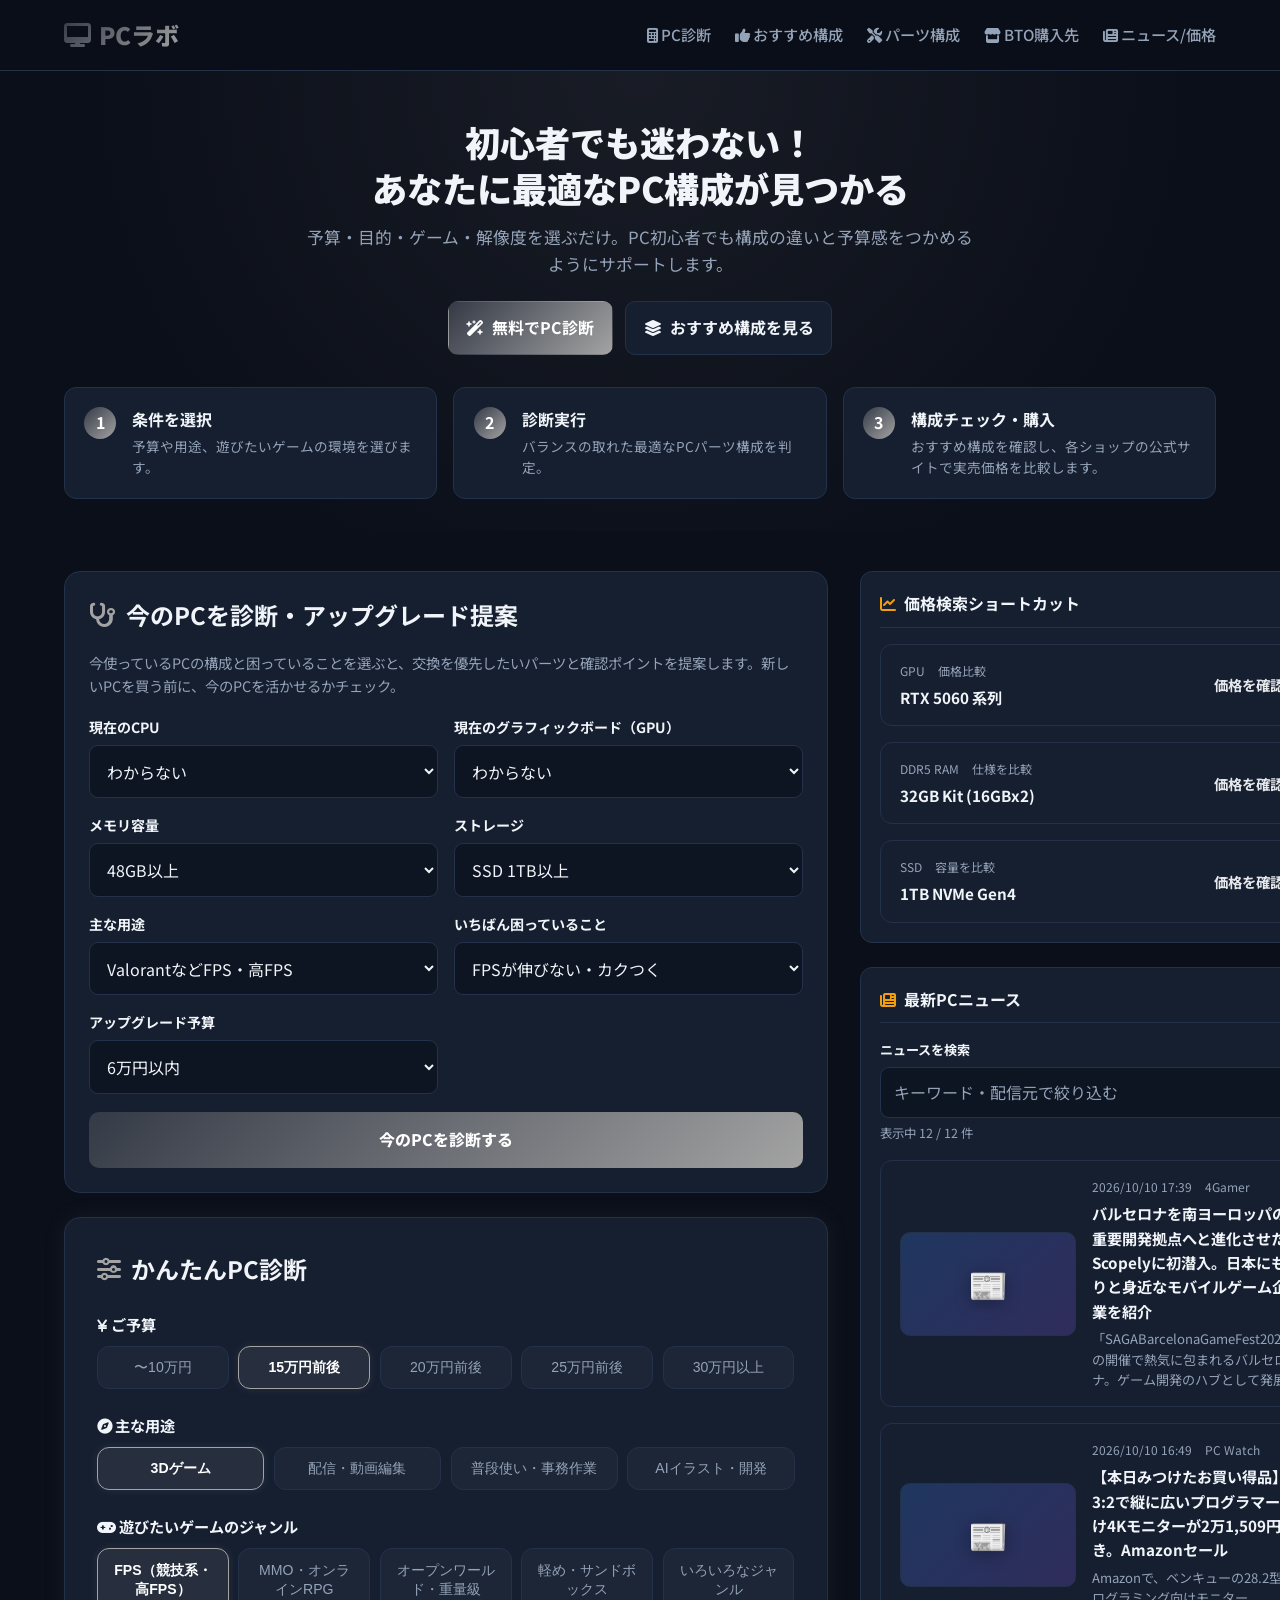
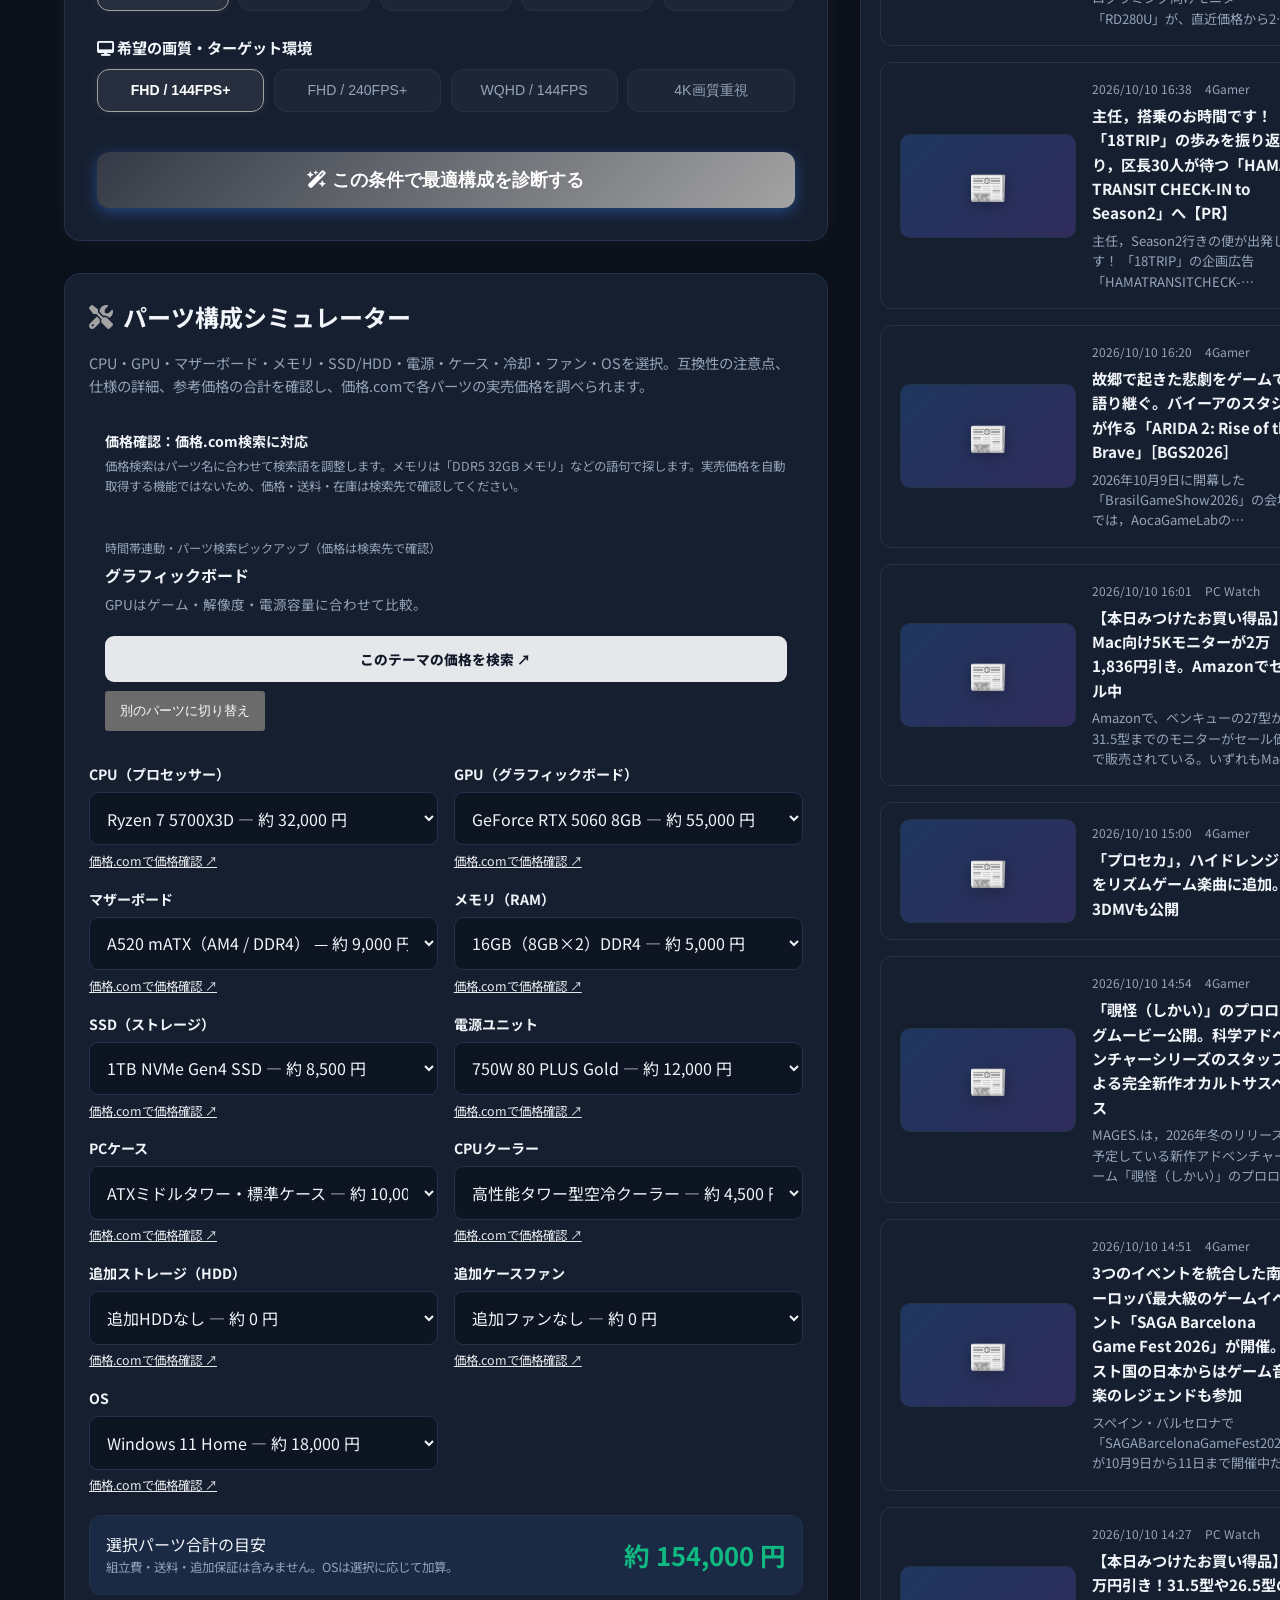
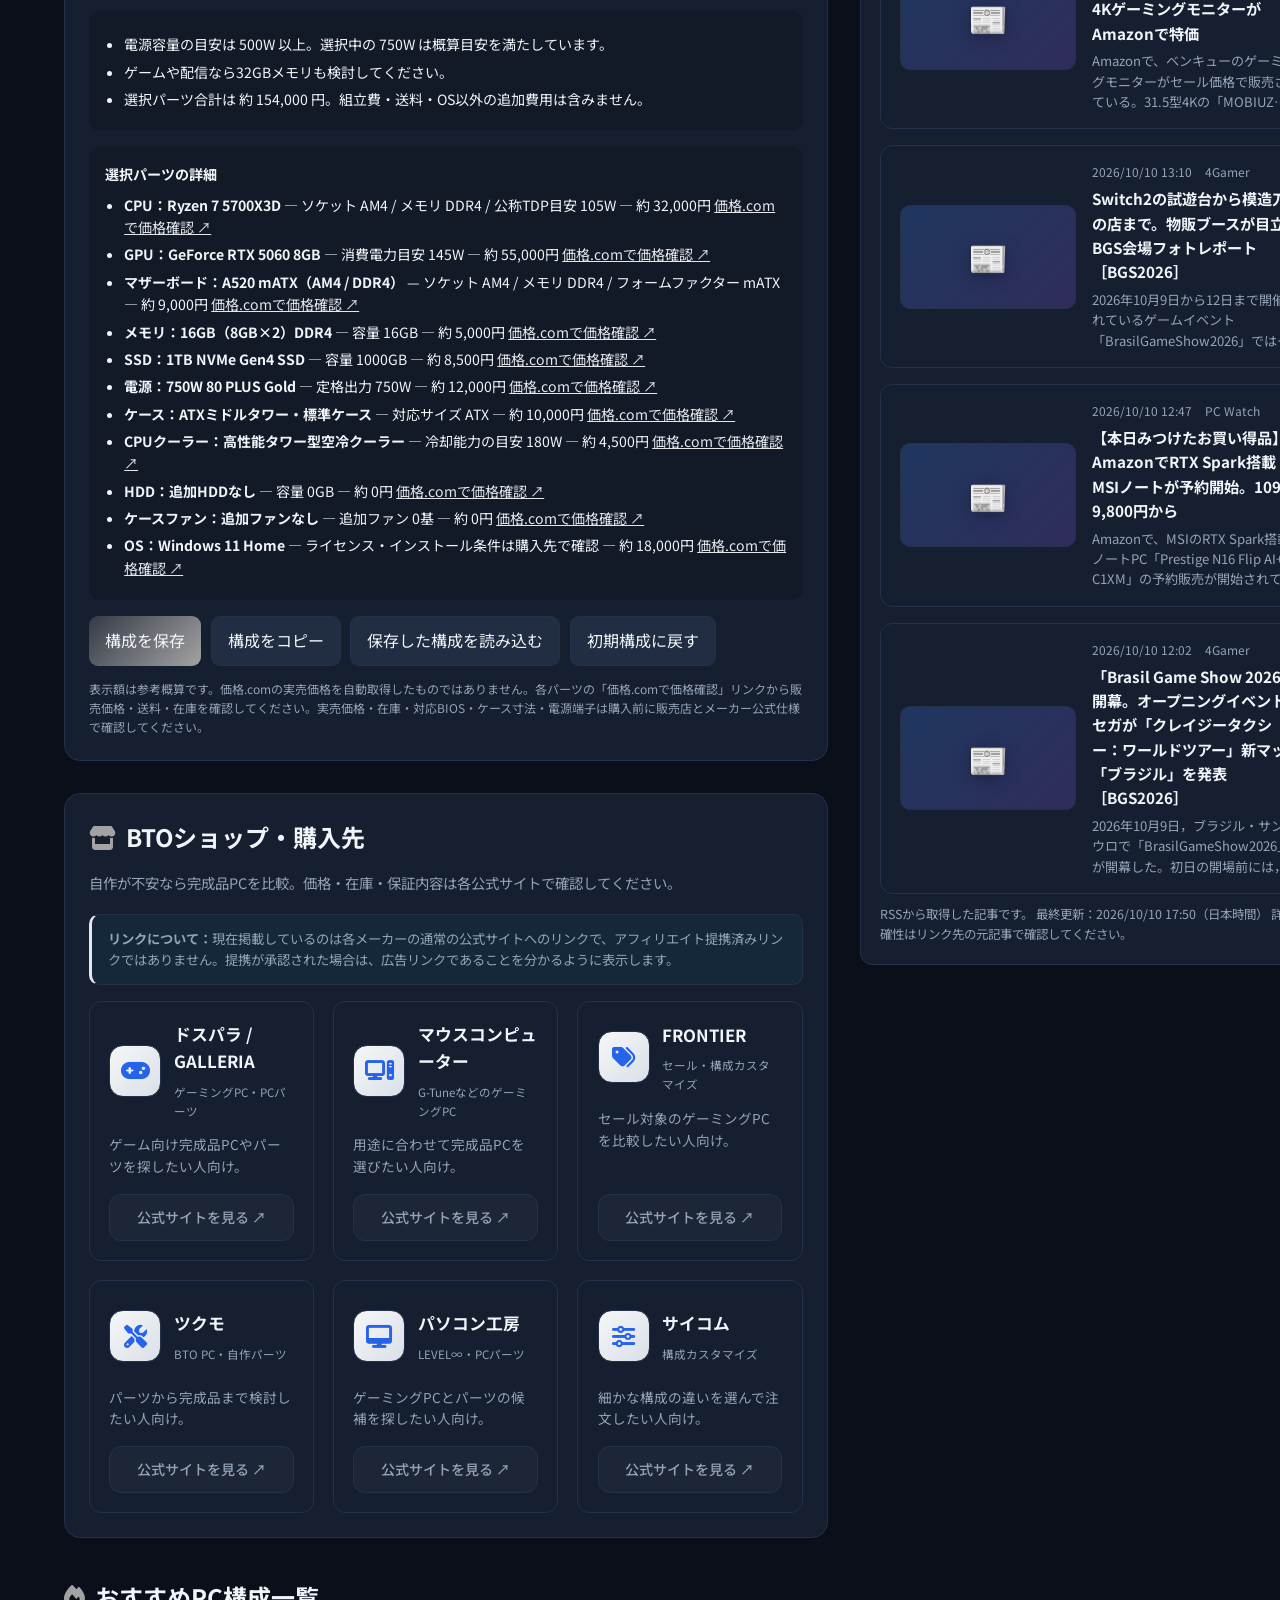
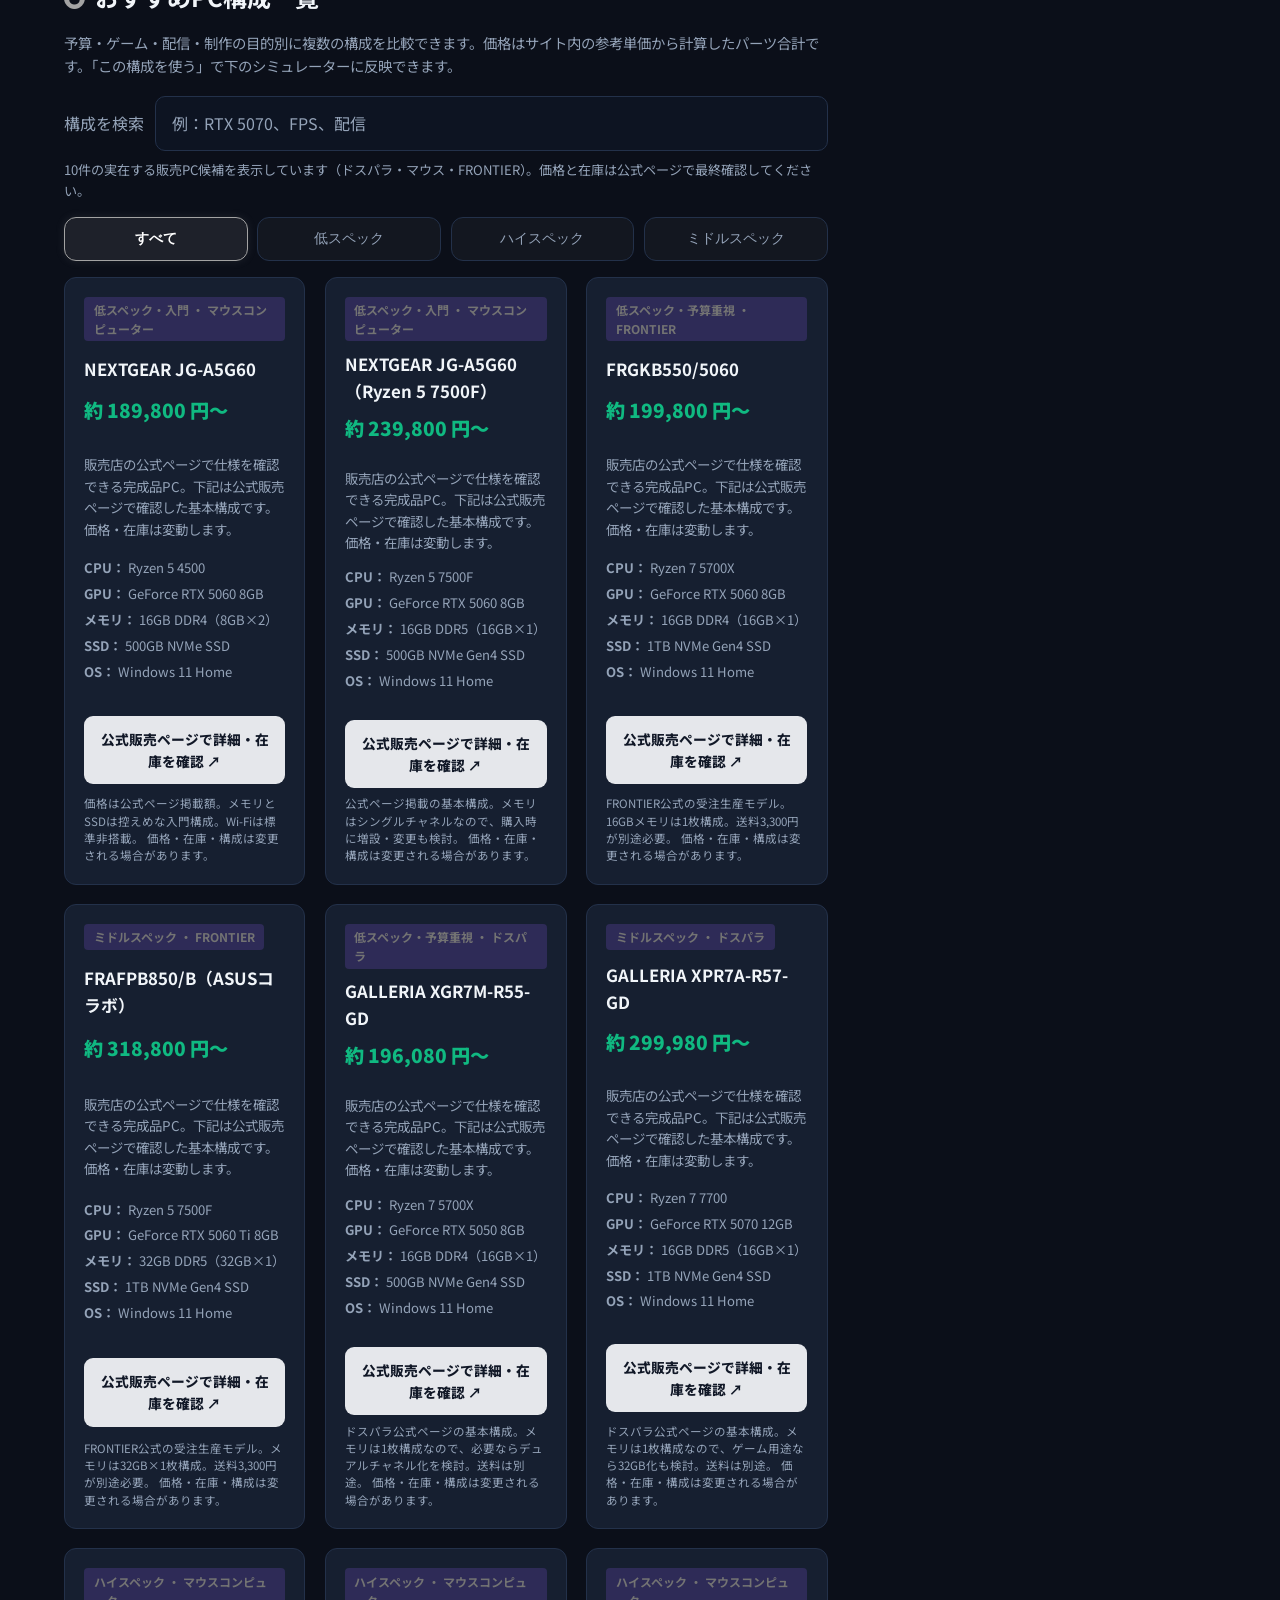
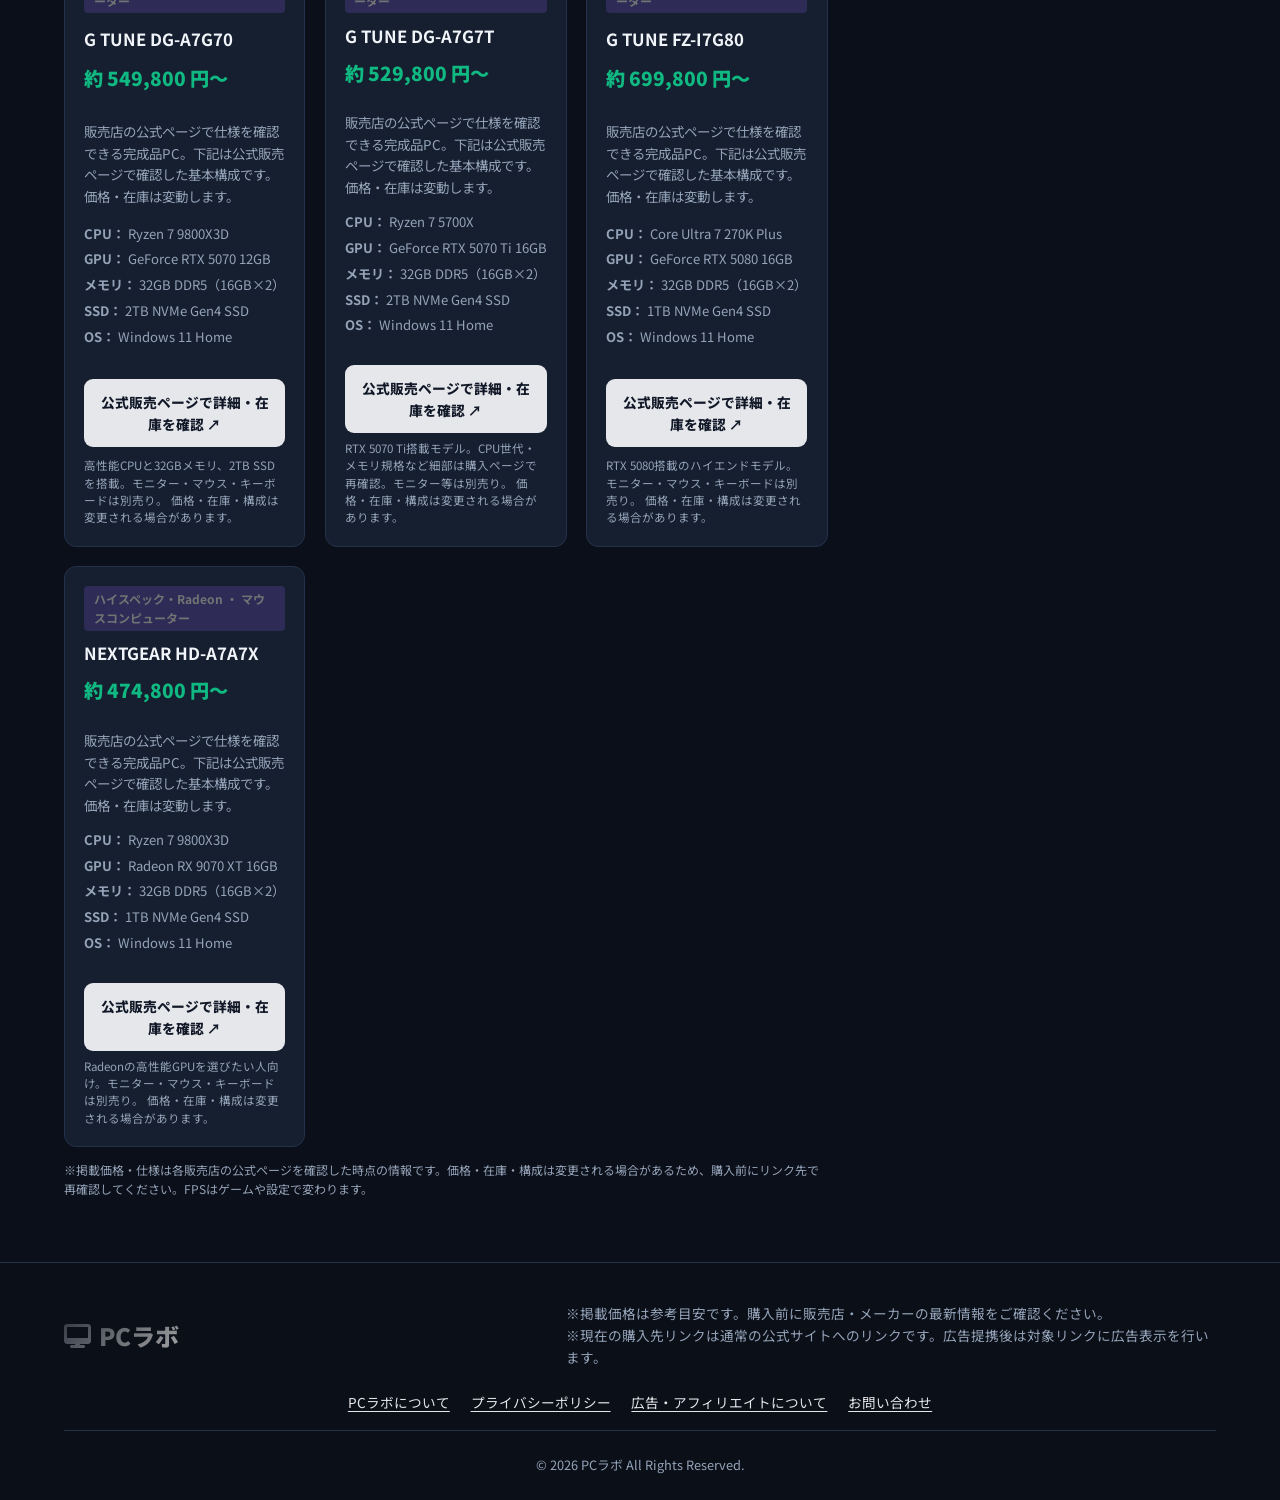
==== commit aaf81fb4: "Add current PC upgrade diagnosis" ====
--- a/index.html
+++ b/index.html
@@ -639,7 +639,29 @@
         #price-theme-panel > div:last-child { align-items: stretch !important; }
         #price-theme-panel a, #price-theme-panel button { width: 100%; box-sizing: border-box; text-align: center; }
     }
-    </style>
+    
+        /* 今のPCを診断：既存PCのアップグレード提案 */
+        .current-pc-card{background:var(--card-bg);border:1px solid var(--card-border);border-radius:var(--radius-lg);padding:1.5rem;margin-bottom:1.5rem}
+        .current-pc-lead{color:var(--text-muted);font-size:.9rem;margin:-.5rem 0 1.2rem}
+        .current-pc-grid{display:grid;grid-template-columns:repeat(2,minmax(0,1fr));gap:1rem}
+        .current-pc-field{display:flex;flex-direction:column;gap:.4rem}
+        .current-pc-field label{font-size:.88rem;font-weight:700}
+        .current-pc-field select{width:100%;min-width:0;background:#0d1422;color:var(--text-main);border:1px solid var(--card-border);border-radius:9px;padding:.8rem;font:inherit}
+        .current-pc-submit{width:100%;margin-top:1.1rem;border:0;border-radius:10px;padding:.95rem;background:var(--gradient-accent);color:white;font:inherit;font-weight:800;cursor:pointer}
+        .current-pc-result{display:none;margin-top:1.2rem;padding-top:1.2rem;border-top:1px dashed var(--card-border)}
+        .current-pc-result.active{display:block}
+        .current-pc-result h3{font-size:1.1rem;margin-bottom:.6rem}
+        .current-pc-result p{font-size:.9rem;color:var(--text-muted);margin:.45rem 0}
+        .current-pc-priority{display:grid;gap:.7rem;margin-top:.8rem}
+        .current-pc-priority article{padding:.9rem 1rem;background:rgba(0,0,0,.18);border:1px solid var(--card-border);border-radius:10px}
+        .current-pc-priority strong{display:block;margin-bottom:.25rem}
+        .current-pc-priority span{display:block;color:var(--text-muted);font-size:.86rem}
+        .current-pc-links{display:flex;gap:.6rem;flex-wrap:wrap;margin-top:.6rem}
+        .current-pc-links a{font-size:.82rem;color:var(--text-main);text-decoration:underline;text-underline-offset:3px}
+        .current-pc-caveat{font-size:.76rem!important;margin-top:.9rem!important}
+        @media(max-width:600px){.current-pc-grid{grid-template-columns:1fr}}
+
+</style>
 </head>
 <body id="top">
     <a class="skip-link" href="#main-content">本文へスキップ</a>
@@ -707,6 +729,30 @@
             
             <!-- メインカラム: 診断フォーム & 結果 -->
             <div>
+
+                <!-- 現在使っているPCのアップグレード診断 -->
+                <section id="current-pc-diagnosis" class="current-pc-card" aria-labelledby="current-pc-heading">
+                    <h2 id="current-pc-heading" class="section-title"><i class="fa-solid fa-stethoscope"></i> 今のPCを診断・アップグレード提案</h2>
+                    <p class="current-pc-lead">今使っているPCの構成と困っていることを選ぶと、交換を優先したいパーツと確認ポイントを提案します。新しいPCを買う前に、今のPCを活かせるかチェック。</p>
+                    <div class="current-pc-grid">
+                        <div class="current-pc-field"><label for="current-cpu">現在のCPU</label><select id="current-cpu">
+                            <option value="entry">Core i3 / Ryzen 3・古めのCPU</option><option value="mid">Core i5 / Ryzen 5（一般的な世代）</option><option value="strong">Core i7 / Ryzen 7（旧世代を含む）</option><option value="modern">新しめの高性能CPU</option><option value="unknown" selected>わからない</option>
+                            <option value="r73700x">Ryzen 7 3700X</option><option value="r55600">Ryzen 5 5600</option><option value="r75700x">Ryzen 7 5700X</option><option value="r57500f">Ryzen 5 7500F</option><option value="r77800x3d">Ryzen 7 7800X3D</option>
+                        </select></div>
+                        <div class="current-pc-field"><label for="current-gpu">現在のグラフィックボード（GPU）</label><select id="current-gpu">
+                            <option value="entry">内蔵GPU / GTX 1650以下</option><option value="mid">RTX 2060 / RTX 3060 / RX 6600クラス</option><option value="strong">RTX 3070 / RTX 4060 Tiクラス</option><option value="modern">RTX 4070以上 / 新しめの上位GPU</option><option value="unknown" selected>わからない</option>
+                            <option value="rtx3070">GeForce RTX 3070</option><option value="rtx4060">GeForce RTX 4060</option><option value="rtx5060">GeForce RTX 5060</option><option value="rtx5070">GeForce RTX 5070</option><option value="rx9070xt">Radeon RX 9070 XT</option>
+                        </select></div>
+                        <div class="current-pc-field"><label for="current-ram">メモリ容量</label><select id="current-ram"><option value="8">8GB以下</option><option value="16">16GB</option><option value="32">32GB</option><option value="48" selected>48GB以上</option><option value="unknown">わからない</option></select></div>
+                        <div class="current-pc-field"><label for="current-storage">ストレージ</label><select id="current-storage"><option value="hdd">HDD中心</option><option value="ssd-small">SSD 500GB以下</option><option value="ssd-large" selected>SSD 1TB以上</option><option value="unknown">わからない</option></select></div>
+                        <div class="current-pc-field"><label for="current-usage">主な用途</label><select id="current-usage"><option value="fps" selected>ValorantなどFPS・高FPS</option><option value="heavy">重い3Dゲーム・高画質</option><option value="creator">配信・動画編集・AI</option><option value="daily">普段使い・勉強</option></select></div>
+                        <div class="current-pc-field"><label for="current-problem">いちばん困っていること</label><select id="current-problem"><option value="fps" selected>FPSが伸びない・カクつく</option><option value="load">ゲームの起動・読み込みが遅い</option><option value="memory">重い作業で固まる・メモリ不足</option><option value="quality">画質を上げると重い</option><option value="noise">熱・ファンの音・温度が気になる</option><option value="none">特に不満はない・全体を診断したい</option></select></div>
+                        <div class="current-pc-field"><label for="current-budget">アップグレード予算</label><select id="current-budget"><option value="1">1万円以内</option><option value="3">3万円以内</option><option value="6" selected>6万円以内</option><option value="10">10万円以内</option><option value="20">20万円以内</option><option value="any">予算より性能重視</option></select></div>
+                    </div>
+                    <button type="button" id="current-pc-submit" class="current-pc-submit">今のPCを診断する</button>
+                    <div id="current-pc-result" class="current-pc-result" aria-live="polite"></div>
+                </section>
+
                 <!-- PC診断カード -->
                 <section id="diagnosis" class="diagnosis-card">
                     <h2 class="section-title"><i class="fa-solid fa-sliders"></i> かんたんPC診断</h2>
@@ -986,13 +1032,24 @@
                 if(game==='light'&&use==='work'&&tier>1)tier=1;
                 const presets=window.pcShindanBuilds;
                 if(!presets || !presets.length){document.getElementById('result-desc').textContent='構成データを準備中です。少し待ってからもう一度診断してください。';resultBox.classList.add('active');return;}
-                let key=tier===0?'budget-1080p':tier===1?'budget-am5':tier===2?'fhd-balanced':tier===3?'wqhd-value':'4k-gaming';
-                if(use==='work')key=tier<=1?'budget-1080p':'fhd-balanced';
-                if(use==='stream')key=tier>=3?'creator-ai':'creator-stream';
-                if(use==='ai')key=tier>=3?'creator-ai':'creator-value';
-                if(game==='fps'&&res==='fhd240')key=tier>=3?'fps-elite':'fps-value';
-                if(game==='mmo'||game==='heavy')key=tier>=3?'wqhd-amd':'wqhd-value';
-                if(res==='4k')key=use==='ai'?'creator-ai':'4k-gaming';
+                // 予算帯から固定プリセットを選ぶのではなく、各構成の参考合計を計算して予算内の候補を優先する。
+                let candidateIds;
+                if(use==='work')candidateIds=['budget-1080p','budget-am5','fhd-balanced'];
+                else if(use==='stream')candidateIds=budget>=25?['creator-ai','creator-value','creator-stream']:['creator-stream','creator-value','budget-am5'];
+                else if(use==='ai')candidateIds=budget>=25?['creator-ai','creator-value','creator-stream']:['creator-value','creator-stream','budget-am5'];
+                else if(res==='4k')candidateIds=['4k-gaming','wqhd-amd','wqhd-value','fps-elite'];
+                else if(res==='wqhd'||game==='heavy'||game==='mmo')candidateIds=budget>=25?['wqhd-value','wqhd-amd','fps-elite','fhd-balanced']:['fhd-balanced','budget-am5','wqhd-value'];
+                else if(res==='fhd240')candidateIds=budget>=25?['fps-elite','fps-value','fhd-balanced']:['fps-value','fhd-balanced','budget-am5'];
+                else candidateIds=['budget-1080p','budget-am5','fhd-balanced','fps-value','wqhd-value'];
+                if(game==='light'&&use==='work')candidateIds=['budget-1080p','budget-am5','fhd-balanced'];
+                const budgetLimit=budget*10000;
+                const evaluated=candidateIds.map(id=>({id,build:window.pcShindanGetBuildParts(id)})).filter(x=>x.build);
+                const affordable=evaluated.filter(x=>x.build.total<=budgetLimit);
+                const pool=affordable.length?affordable:evaluated;
+                // 予算内なら使える金額を活かしつつ、予算オーバーなら最安候補を出す。
+                pool.sort((a,b)=>affordable.length?(b.build.total-a.build.total):(a.build.total-b.build.total));
+                let key=(pool[0]||{id:'budget-1080p'}).id;
+                if(use==='game'&&game==='fps'&&res==='fhd240'&&budget>=25&&pool.some(x=>x.id==='fps-elite'))key='fps-elite';
                 const d=presets.find(x=>x.id===key)||presets[0],build=window.pcShindanGetBuildParts(key);
                 if(!build){document.getElementById('result-desc').textContent='この構成データを読み込めませんでした。';resultBox.classList.add('active');return;}
                 window.pcShindanApplyBuild(key,{scroll:false});
@@ -1010,7 +1067,7 @@
                 const detail=document.getElementById('diagnosis-build-detail');detail.replaceChildren();
                 const heading=document.createElement('strong');heading.textContent='おすすめ構成の内訳（参考価格）';detail.append(heading);
                 const list=document.createElement('ul');list.style.marginTop='.5rem';
-                build.rows.forEach(([label,item])=>{const li=document.createElement('li');const link=document.createElement('a');link.href=priceSearchUrl(id==='ram'?'メモリ':id==='gpu'?'GPU':id==='cpu'?'CPU':id==='board'?'マザーボード':id==='ssd'?'SSD':id==='psu'?'電源':id==='case'?'ケース':id==='cooler'?'CPUクーラー':id==='hdd'?'HDD':id==='fans'?'ケースファン':'OS',item.n);link.target='_blank';link.rel='noopener noreferrer';link.textContent=label+'：'+item.n+' — 約 '+item.p.toLocaleString('ja-JP')+' 円（価格.comで確認 ↗）';link.style.cssText='color:var(--accent-cyan);text-decoration:underline';li.append(link);list.append(li);});
+                build.rows.forEach(([label,item])=>{const li=document.createElement('li');const link=document.createElement('a');link.href=priceSearchUrl(label,item.n);link.target='_blank';link.rel='noopener noreferrer';link.textContent=label+'：'+item.n+' — 約 '+item.p.toLocaleString('ja-JP')+' 円（価格.comで確認 ↗）';link.style.cssText='color:var(--accent-cyan);text-decoration:underline';li.append(link);list.append(li);});
                 detail.append(list);
                 const note=document.createElement('p');note.style.cssText='font-size:.78rem;color:var(--text-muted);margin-top:.6rem';note.textContent='価格.comの実売価格を自動取得した値ではありません。参考価格の合計で、組立費・送料・追加保証は含みません。';detail.append(note);
                 resultBox.classList.add('active');resultBox.scrollIntoView({behavior:'smooth',block:'nearest'});
@@ -1447,5 +1504,63 @@
             }
         });
     </script>
+
+    <script>
+    // 現在PCの診断は、入力された構成・困りごとから優先確認項目を提案する簡易ルール方式。
+    // 自動ベンチマークではないため、具体的な型番やゲーム内設定を確認してから購入する。
+    document.addEventListener('DOMContentLoaded', () => {
+        const byId = id => document.getElementById(id);
+        const formButton = byId('current-pc-submit');
+        const result = byId('current-pc-result');
+        if (!formButton || !result) return;
+        const cpuLevels = {entry:1,mid:2,strong:3,modern:4,unknown:2,r73700x:2,r55600:2,r75700x:3,r57500f:3,r77800x3d:4};
+        const gpuLevels = {entry:1,mid:2,strong:3,modern:4,unknown:2,rtx3070:3,rtx4060:3,rtx5060:3,rtx5070:4,rx9070xt:4};
+        const cpuNames = {entry:'エントリーCPU',mid:'ミドルクラスCPU',strong:'旧世代を含む高性能CPU',modern:'新しめの高性能CPU',unknown:'CPU（型番未確認）',r73700x:'Ryzen 7 3700X',r55600:'Ryzen 5 5600',r75700x:'Ryzen 7 5700X',r57500f:'Ryzen 5 7500F',r77800x3d:'Ryzen 7 7800X3D'};
+        const gpuNames = {entry:'エントリーGPU / 内蔵GPU',mid:'ミドルクラスGPU',strong:'RTX 3070 / RTX 4060 Tiクラス',modern:'上位GPU',unknown:'GPU（型番未確認）',rtx3070:'GeForce RTX 3070',rtx4060:'GeForce RTX 4060',rtx5060:'GeForce RTX 5060',rtx5070:'GeForce RTX 5070',rx9070xt:'Radeon RX 9070 XT'};
+        const searchLink = (query,label) => '<a target="_blank" rel="noopener noreferrer" href="https://www.google.com/search?q='+encodeURIComponent(query)+'">'+label+'の価格・仕様を検索 ↗</a>';
+        formButton.addEventListener('click', () => {
+            const cpu=byId('current-cpu').value, gpu=byId('current-gpu').value;
+            const ram=byId('current-ram').value, storage=byId('current-storage').value;
+            const usage=byId('current-usage').value, problem=byId('current-problem').value;
+            const budget=byId('current-budget').value;
+            const c=cpuLevels[cpu]||2, g=gpuLevels[gpu]||2;
+            const priorities=[];
+            const add=(rank,title,body,query)=>priorities.push({rank,title,body,query});
+            if(problem==='load'||storage==='hdd'||storage==='ssd-small') add(storage==='hdd'||storage==='ssd-small'?1:2,'SSDの状態・空き容量を確認','HDD中心ならSSD化の効果が出やすいです。SSD搭載済みなら空き容量・健康状態・ゲームのインストール先を確認。','NVMe SSD 1TB');
+            if(problem==='memory'||Number(ram)<=16) add(Number(ram)<=16?1:2,'メモリ容量と使用率を確認',Number(ram)<=8?'まずはメモリ増設を検討。対応規格・空きスロット・最大容量を確認してください。':Number(ram)===16?'ゲーム中に使用率が高いなら32GB化を検討。必ず対応規格を確認。':'容量だけで決めず、作業中のメモリ使用率を確認してください。','DDR4 32GB メモリ');
+            if(problem==='quality'||(usage==='heavy'&&g<=3)) add(1,'GPU（グラフィックボード）を優先候補に','高画質ゲームで重いならGPUが候補。ただし電源容量・補助電源・ケース寸法・ゲームごとのVRAM使用量を先に確認。', 'グラフィックボード ゲーミング');
+            if(problem==='fps'||(usage==='fps'&&c<=g)) add(1,'CPU・GPUのどちらが先に限界か確認','FPSが伸びない場合、CPU使用率・GPU使用率・ゲーム内設定・温度を同時に確認。CPUが限界ならCPU、GPU使用率が高止まりならGPUが候補です。', 'CPU ゲーミング 性能比較');
+            if(problem==='noise') add(1,'温度・冷却・ホコリを先に確認','いきなりパーツ交換せず、CPU/GPU温度、ファン回転、ホコリ、ケースの吸排気を確認。高温なら清掃や冷却改善が先になる場合があります。','PC ケースファン CPUクーラー');
+            if(problem==='none') add(1,'使用中の負荷を測定してから交換','不満がないなら交換は急がなくてOK。普段使うゲームでFPS・フレーム時間・CPU/GPU使用率・温度を記録してから判断。','PC モニタリング CPU GPU 使用率');
+            if(priorities.length===0) add(1,'ボトルネックを測定','構成だけでは交換箇所を断定できません。実際のゲーム中のCPU/GPU使用率・温度・メモリ使用率を確認しましょう。','PC ボトルネック 確認方法');
+            if(usage==='creator'&&Number(ram)<=32) add(2,'配信・編集ならメモリとCPUも確認','配信ソフトや編集ソフトを同時使用する場合、メモリ使用率とCPU負荷も測定。容量だけでなく作業内容に合わせて選びます。','DDR5 32GB メモリ');
+            const budgetText = budget==='any'?'予算より性能重視':Number(budget)+'万円以内';
+            const partsToConsider=[];
+            if(problem==='quality'||(usage==='heavy'&&g<=3)) partsToConsider.push('GPU');
+            if(problem==='fps') partsToConsider.push(c<=g?'CPU側の限界も確認':'GPU側の限界も確認');
+            if(problem==='load'||storage==='hdd'||storage==='ssd-small') partsToConsider.push('SSD');
+            if(problem==='memory'||Number(ram)<=16) partsToConsider.push('メモリ');
+            if(problem==='noise') partsToConsider.push('冷却・清掃');
+            const intro=document.createElement('p');
+            intro.textContent='入力された構成：CPU '+cpuNames[cpu]+' / GPU '+gpuNames[gpu]+' / メモリ '+(ram==='unknown'?'不明':ram+'GB')+' / ストレージ '+({hdd:'HDD中心','ssd-small':'SSD 500GB以下','ssd-large':'SSD 1TB以上',unknown:'不明'}[storage])+'。予算は'+budgetText+'です。';
+            const heading=document.createElement('h3');heading.textContent='診断結果：交換前に確認したい優先項目';
+            const list=document.createElement('div');list.className='current-pc-priority';
+            priorities.sort((a,b)=>a.rank-b.rank).forEach(item=>{
+                const card=document.createElement('article');
+                const strong=document.createElement('strong');strong.textContent=(item.rank===1?'優先候補':'次に確認')+'：'+item.title;
+                const body=document.createElement('span');body.textContent=item.body;
+                card.append(strong,body);
+                if(item.query){const links=document.createElement('div');links.className='current-pc-links';links.innerHTML=searchLink(item.query,item.query);card.append(links);}
+                list.append(card);
+            });
+            const note=document.createElement('p');note.className='current-pc-caveat';
+            note.textContent='これは入力内容に基づく一次診断で、実機ベンチマークや互換性を自動確認する機能ではありません。予算内で交換できるか、CPUソケット・マザーボード・電源・ケース寸法・BIOS対応を確認してから購入してください。'+(partsToConsider.length?' 今回の主な確認対象：'+[...new Set(partsToConsider)].join('、')+'。':'');
+            result.replaceChildren(heading,intro,list,note);
+            result.classList.add('active');
+            result.scrollIntoView({behavior:'smooth',block:'nearest'});
+        });
+    });
+    </script>
+
 </body>
 </html>
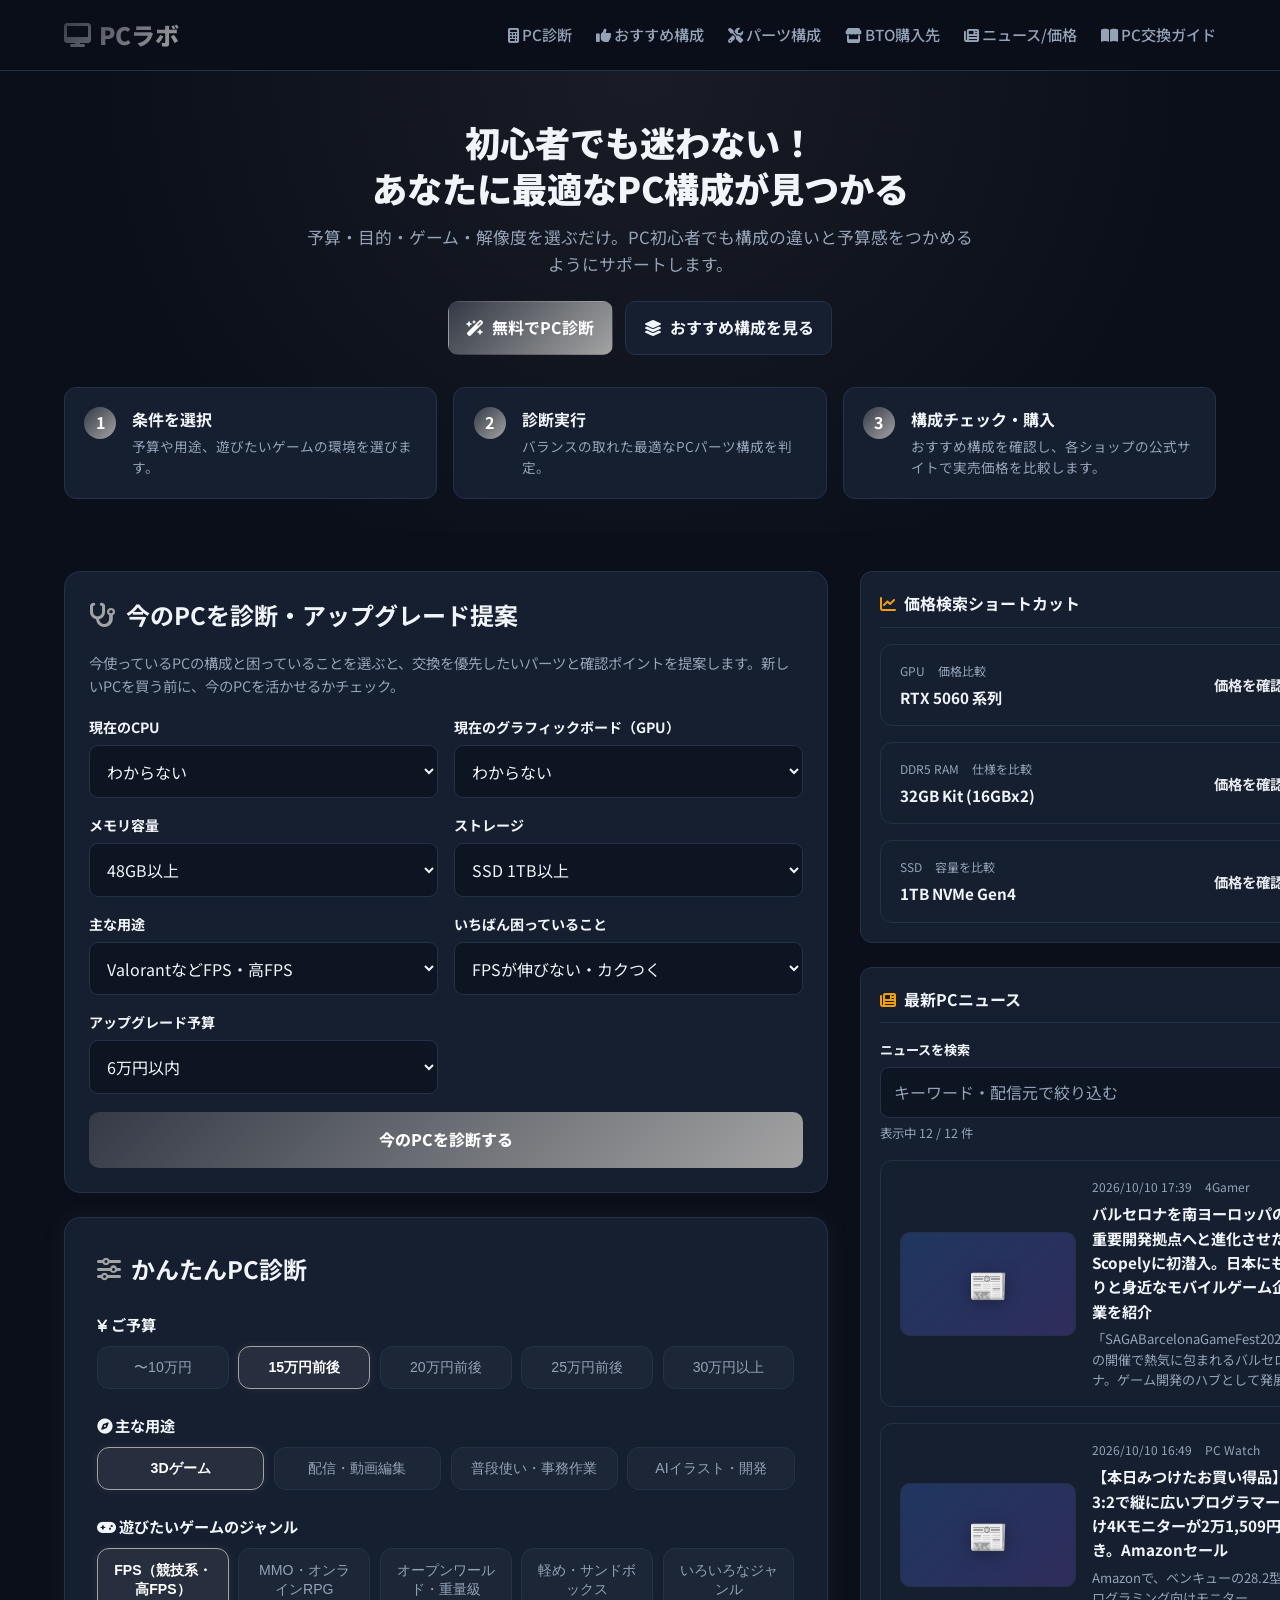
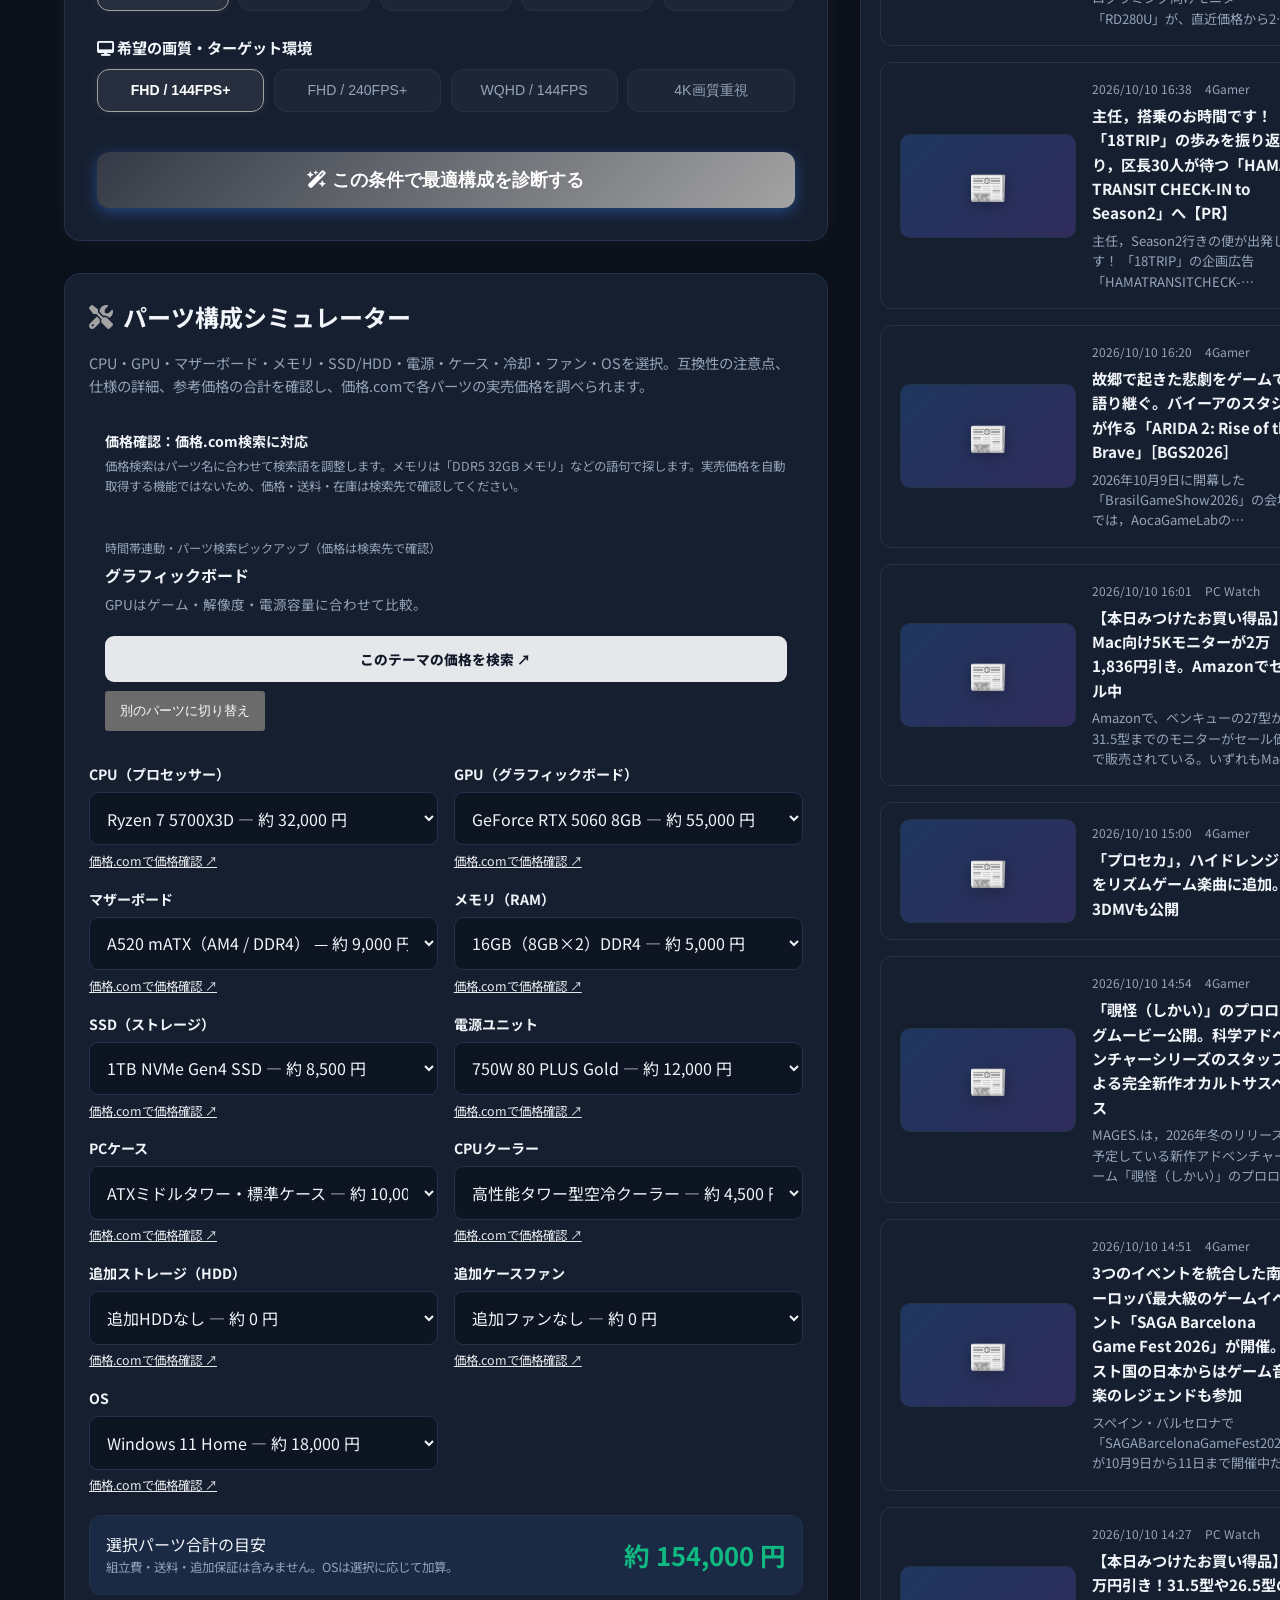
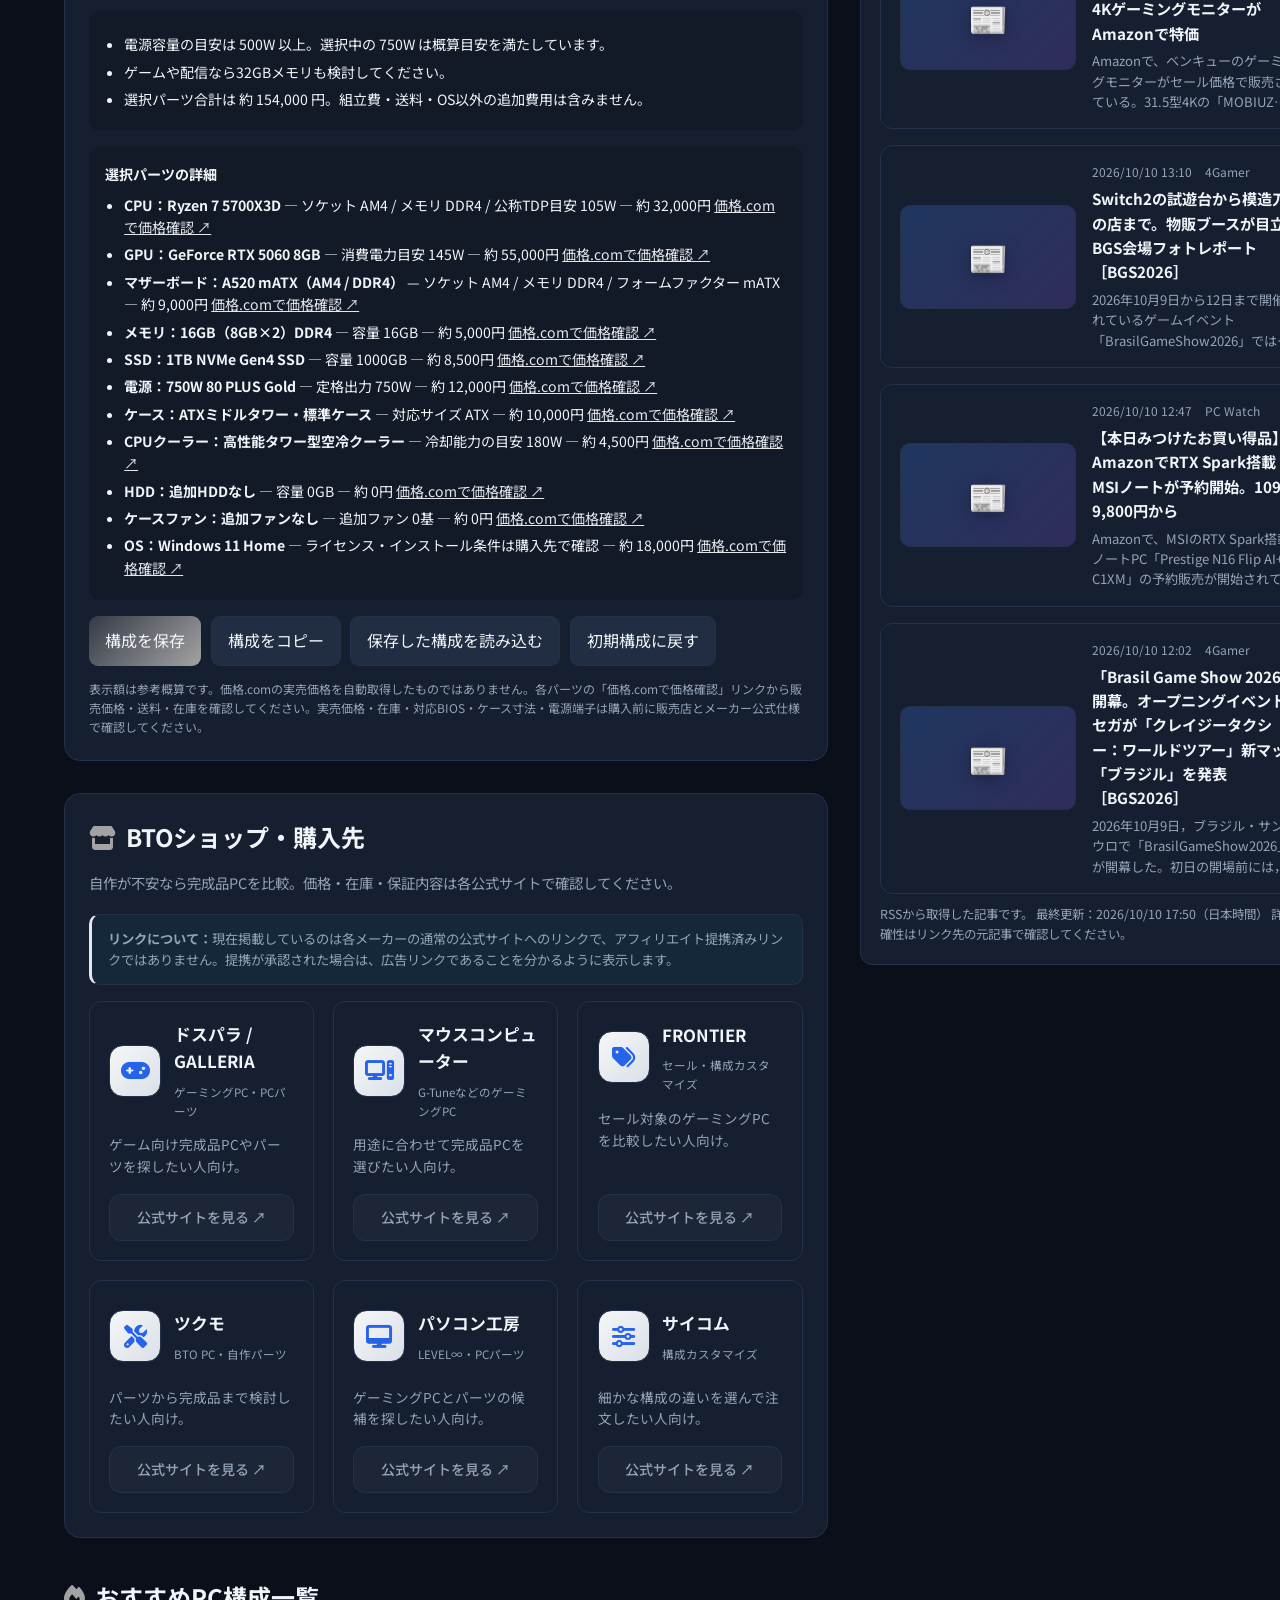
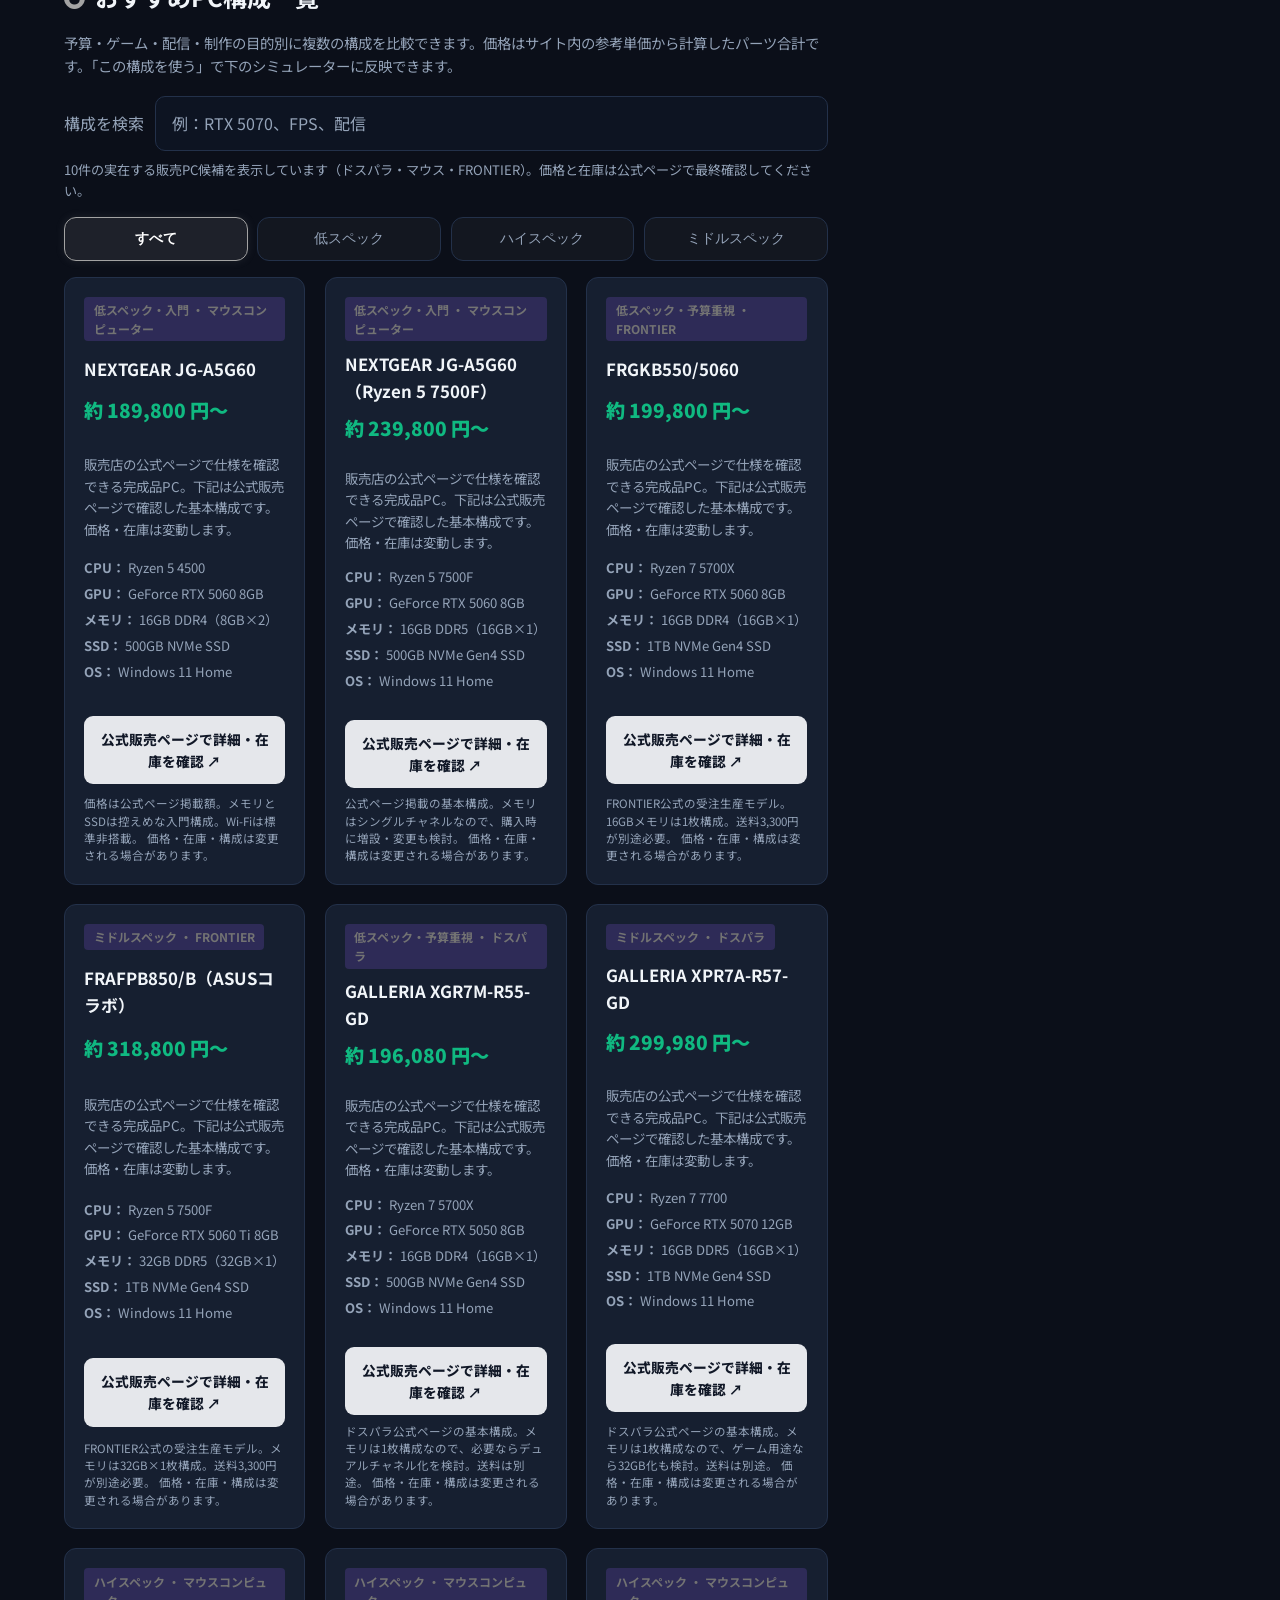
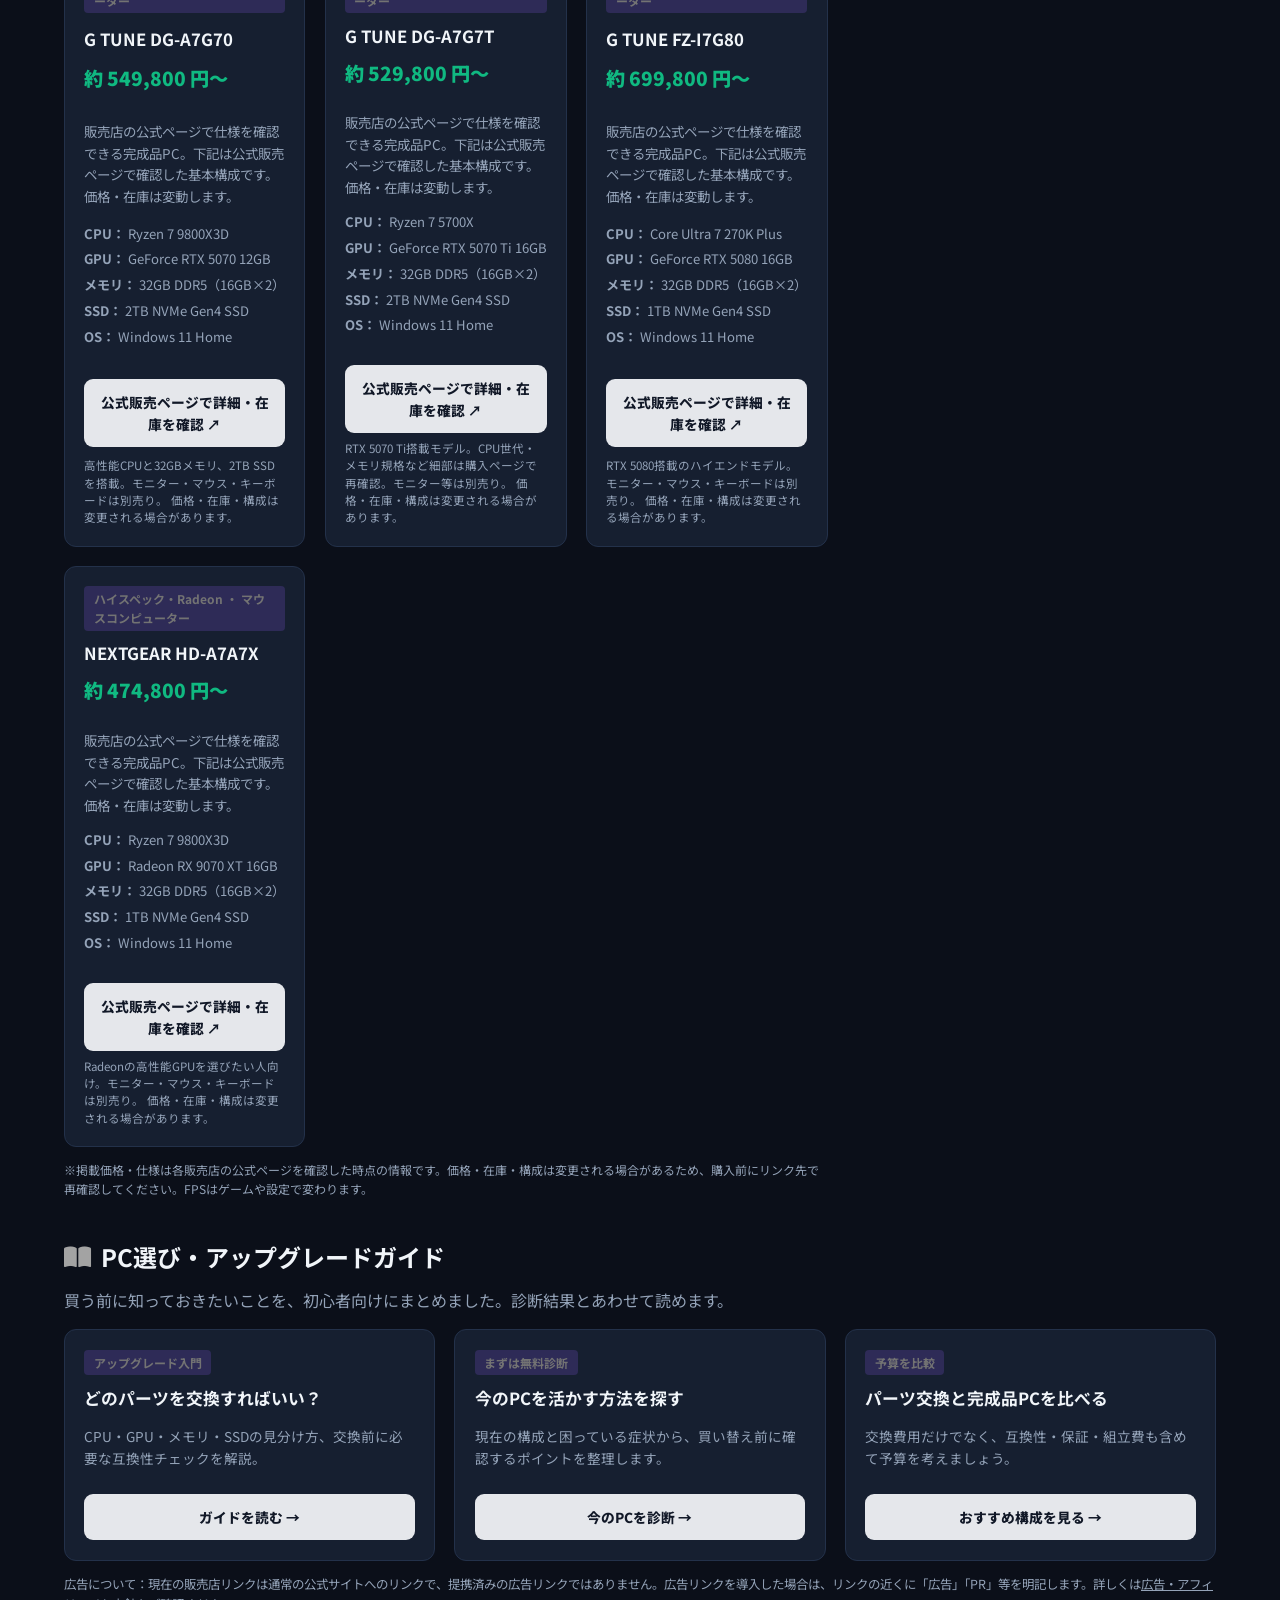
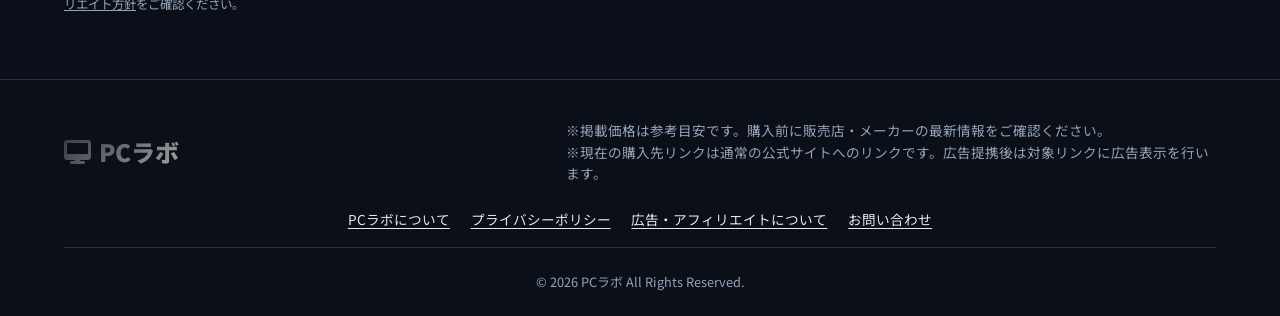
==== commit ddd56d1e: "Add guide hub and clearer affiliate disclosure" ====
--- a/index.html
+++ b/index.html
@@ -680,6 +680,7 @@
                 <li><a href="#builder"><i class="fa-solid fa-screwdriver-wrench"></i> パーツ構成</a></li>
                 <li><a href="#bto-shops"><i class="fa-solid fa-store"></i> BTO購入先</a></li>
                 <li><a href="#news"><i class="fa-solid fa-newspaper"></i> ニュース/価格</a></li>
+                <li><a href="./upgrade-guide.html"><i class="fa-solid fa-book-open"></i> PC交換ガイド</a></li>
             </ul>
             </nav>
         </div>
@@ -975,6 +976,34 @@
             </aside>
         </div>
     </div>
+
+
+    <!-- 読者の疑問に答えるオリジナルガイド -->
+    <section class="container" id="guides" style="margin-top:2.5rem">
+        <h2 class="section-title"><i class="fa-solid fa-book-open" aria-hidden="true"></i> PC選び・アップグレードガイド</h2>
+        <p class="muted" style="margin:-.8rem 0 1rem">買う前に知っておきたいことを、初心者向けにまとめました。診断結果とあわせて読めます。</p>
+        <div class="cards-3col">
+            <article class="recommend-card">
+                <span class="badge">アップグレード入門</span>
+                <h3>どのパーツを交換すればいい？</h3>
+                <p style="font-size:.85rem;color:var(--text-muted);margin:.4rem 0 1rem">CPU・GPU・メモリ・SSDの見分け方、交換前に必要な互換性チェックを解説。</p>
+                <a class="recommend-buy-link" href="./upgrade-guide.html">ガイドを読む →</a>
+            </article>
+            <article class="recommend-card">
+                <span class="badge">まずは無料診断</span>
+                <h3>今のPCを活かす方法を探す</h3>
+                <p style="font-size:.85rem;color:var(--text-muted);margin:.4rem 0 1rem">現在の構成と困っている症状から、買い替え前に確認するポイントを整理します。</p>
+                <a class="recommend-buy-link" href="#current-pc-diagnosis">今のPCを診断 →</a>
+            </article>
+            <article class="recommend-card">
+                <span class="badge">予算を比較</span>
+                <h3>パーツ交換と完成品PCを比べる</h3>
+                <p style="font-size:.85rem;color:var(--text-muted);margin:.4rem 0 1rem">交換費用だけでなく、互換性・保証・組立費も含めて予算を考えましょう。</p>
+                <a class="recommend-buy-link" href="#recommend">おすすめ構成を見る →</a>
+            </article>
+        </div>
+        <p style="font-size:.78rem;color:var(--text-muted);margin-top:.9rem">広告について：現在の販売店リンクは通常の公式サイトへのリンクで、提携済みの広告リンクではありません。広告リンクを導入した場合は、リンクの近くに「広告」「PR」等を明記します。詳しくは<a href="./affiliate.html" style="text-decoration:underline">広告・アフィリエイト方針</a>をご確認ください。</p>
+    </section>
 
     <!-- フッター -->
     </main>
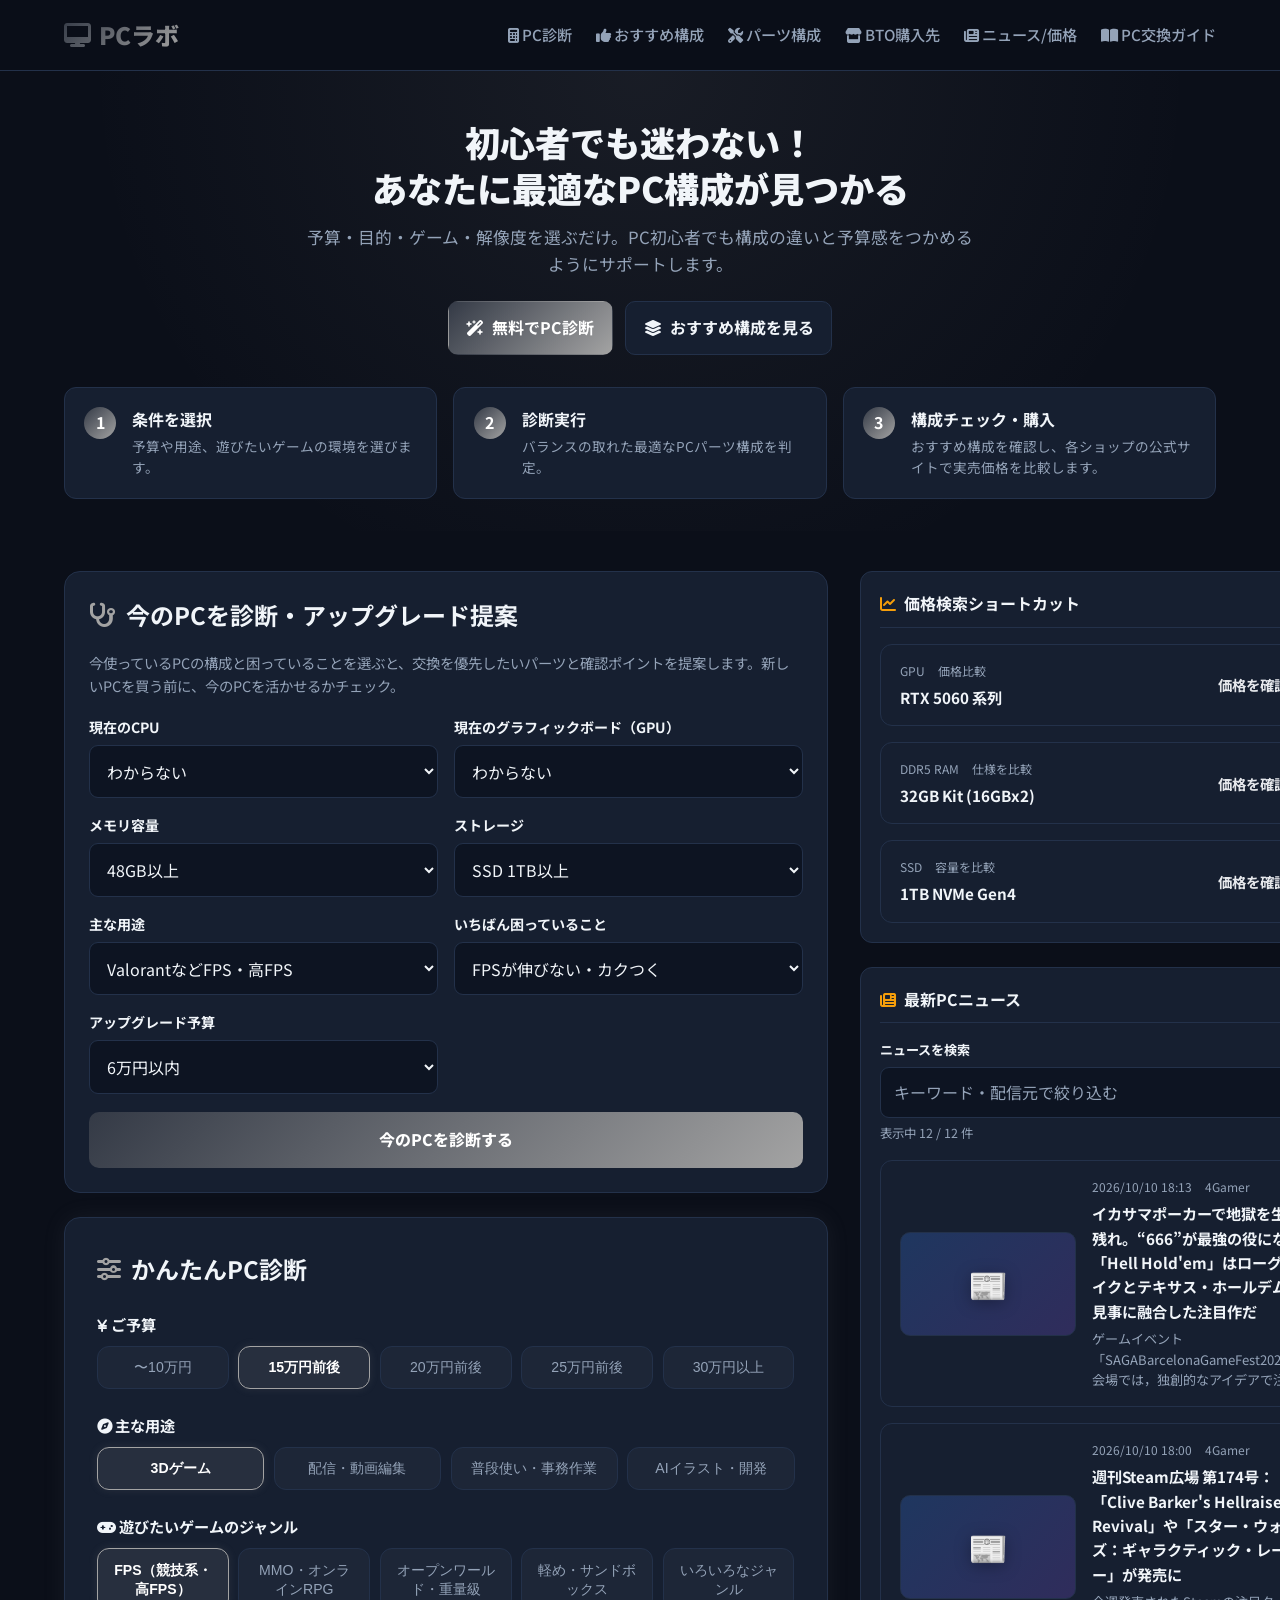
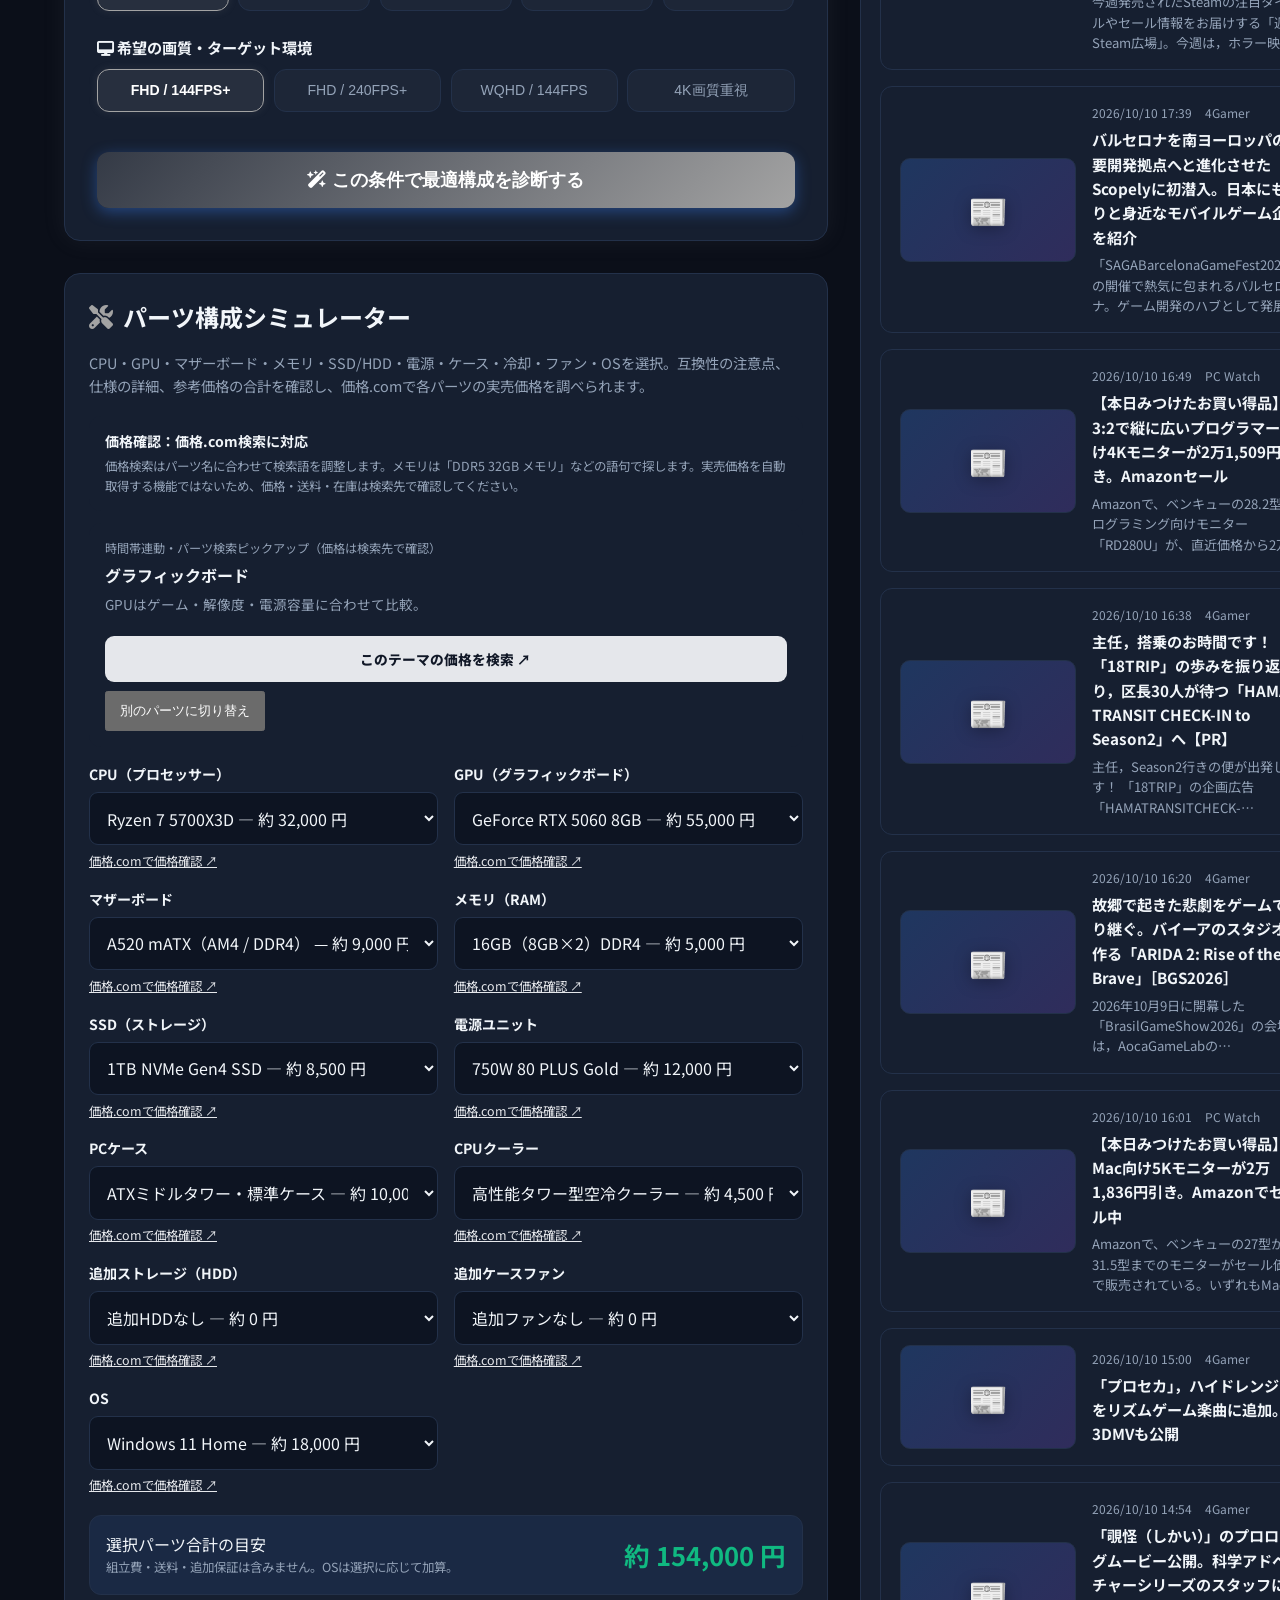
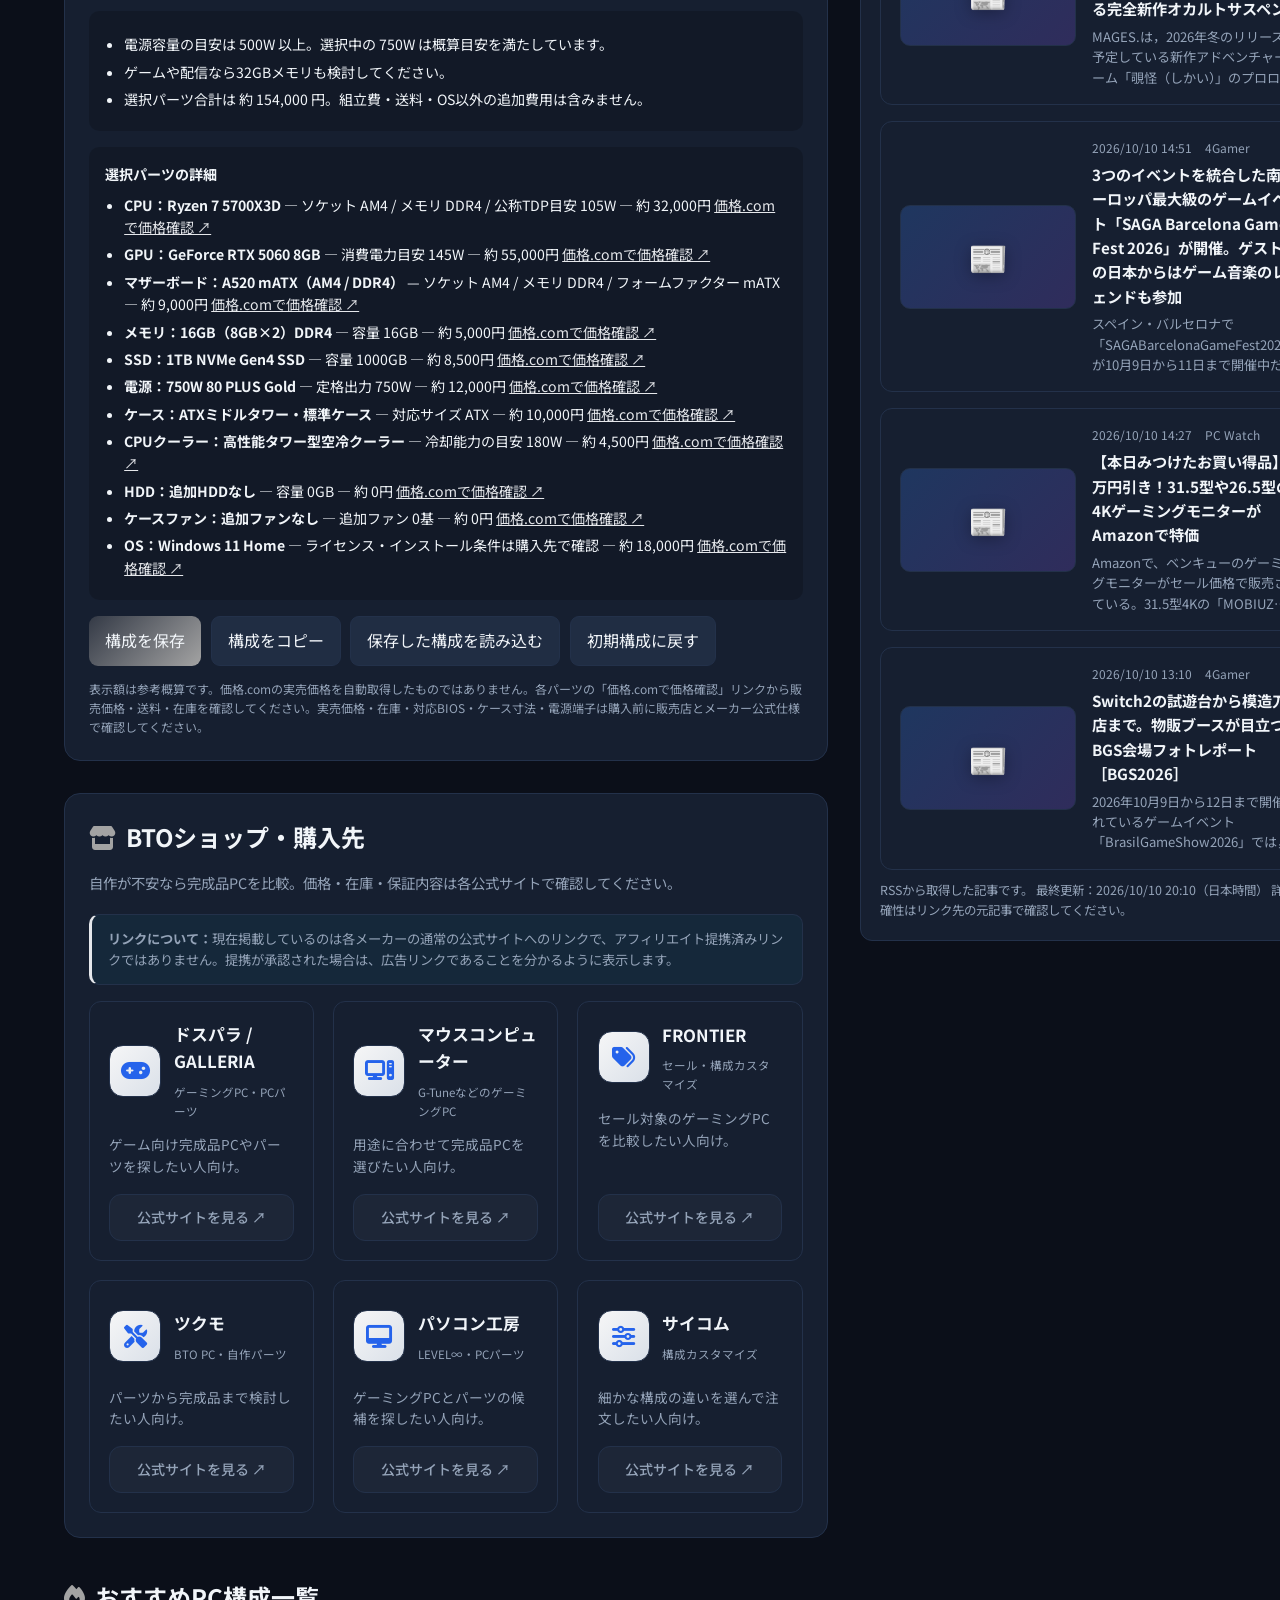
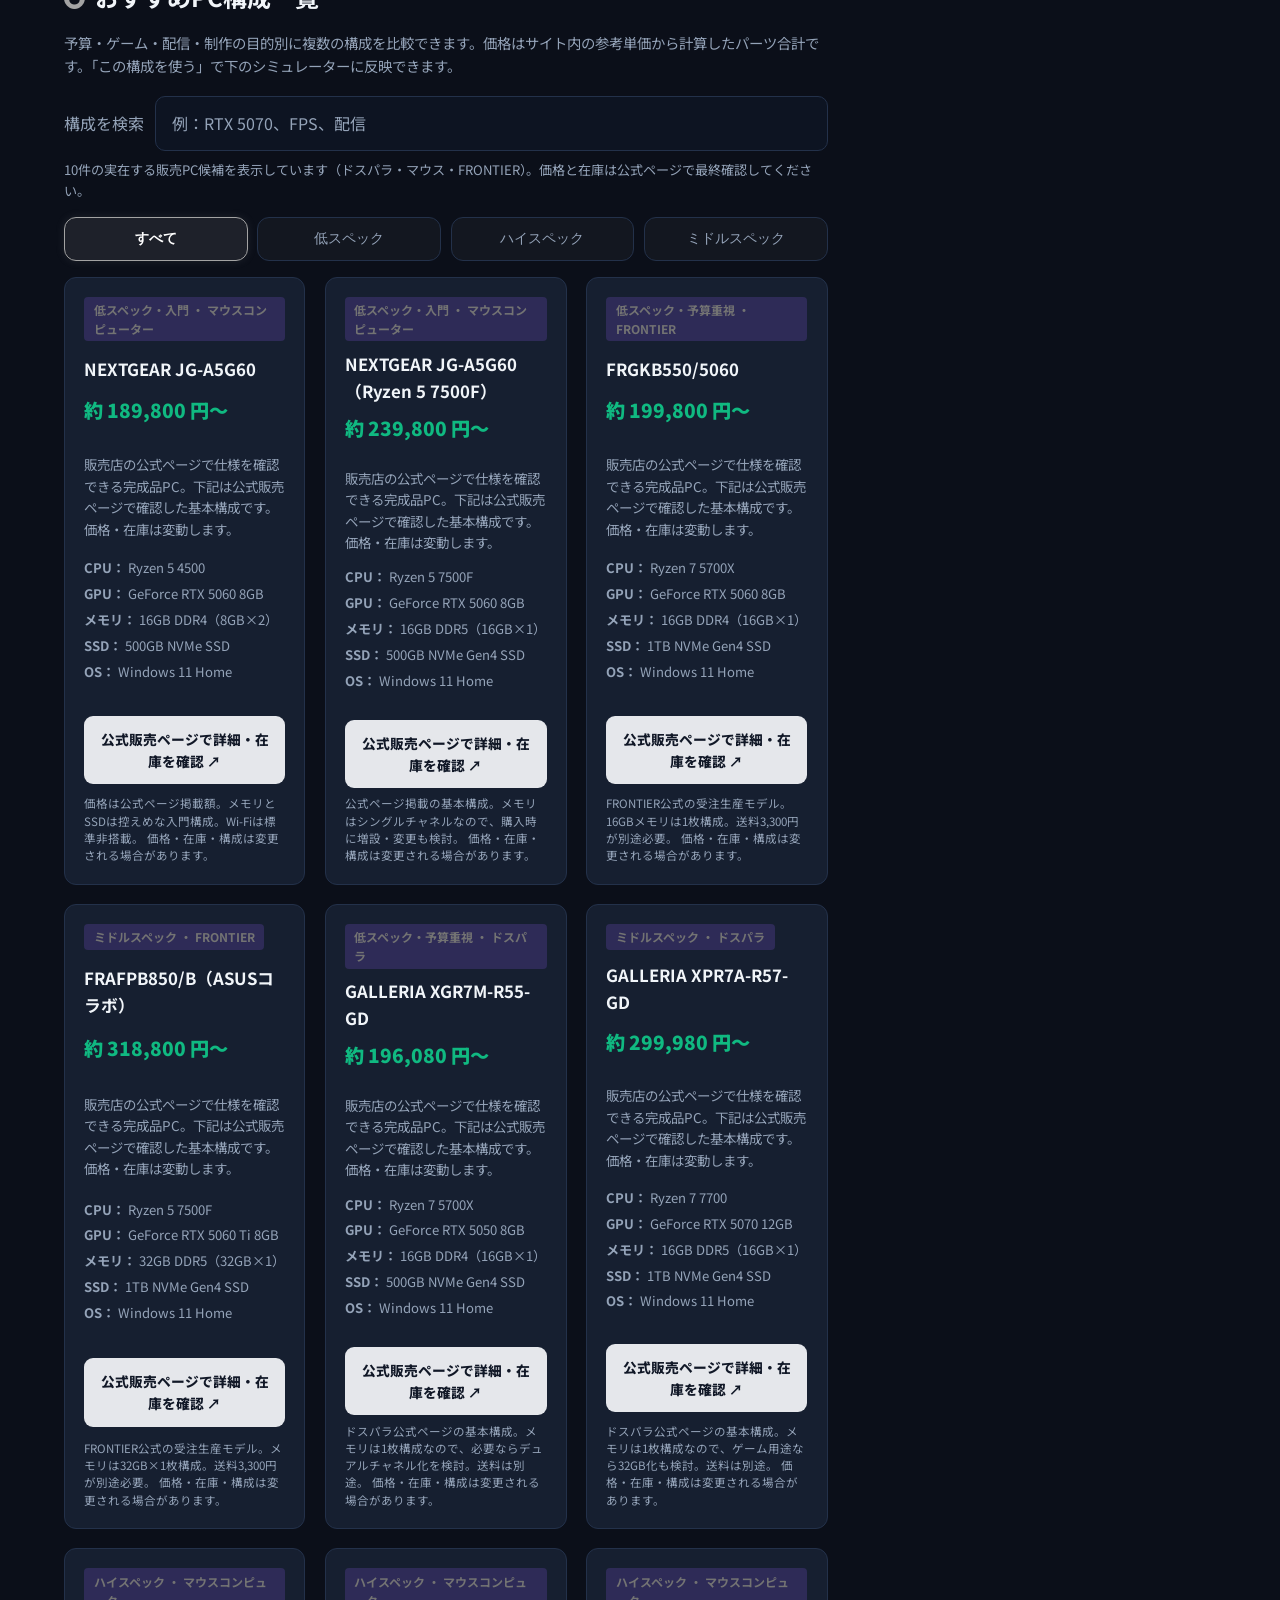
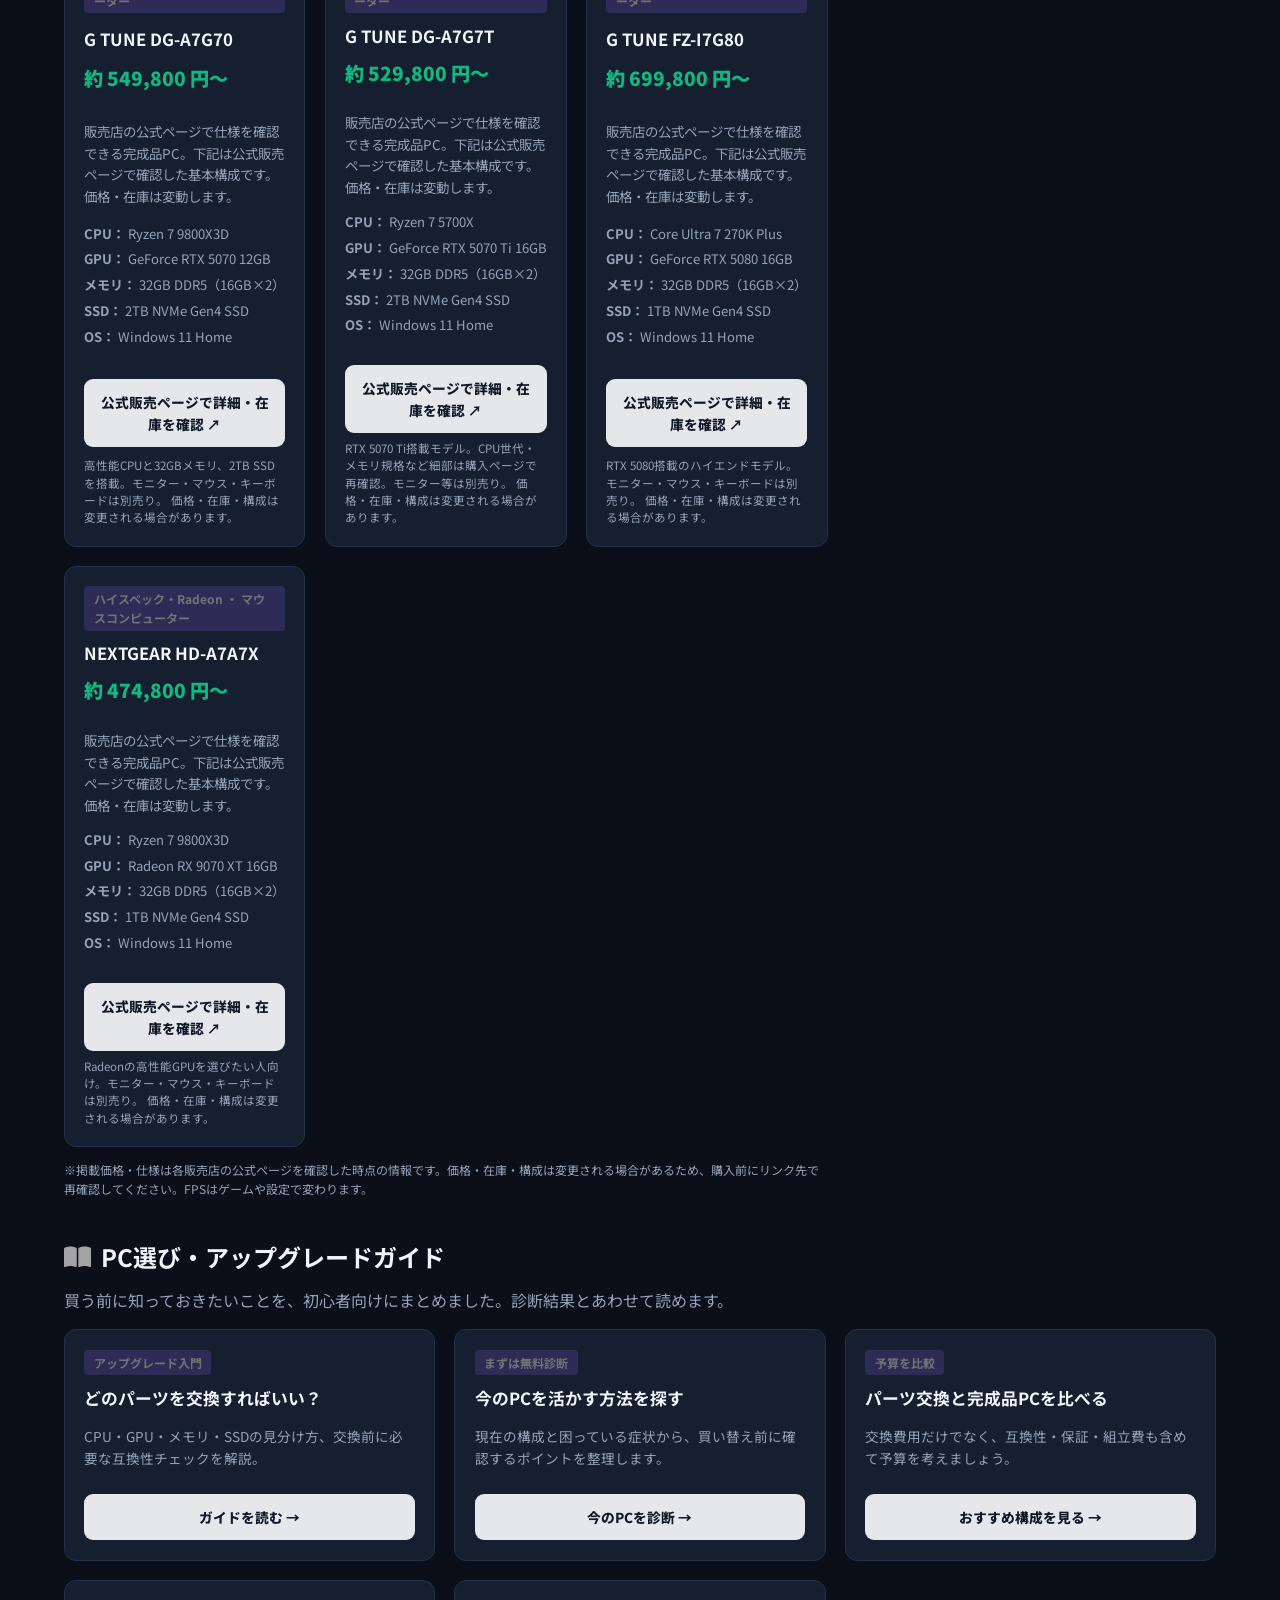
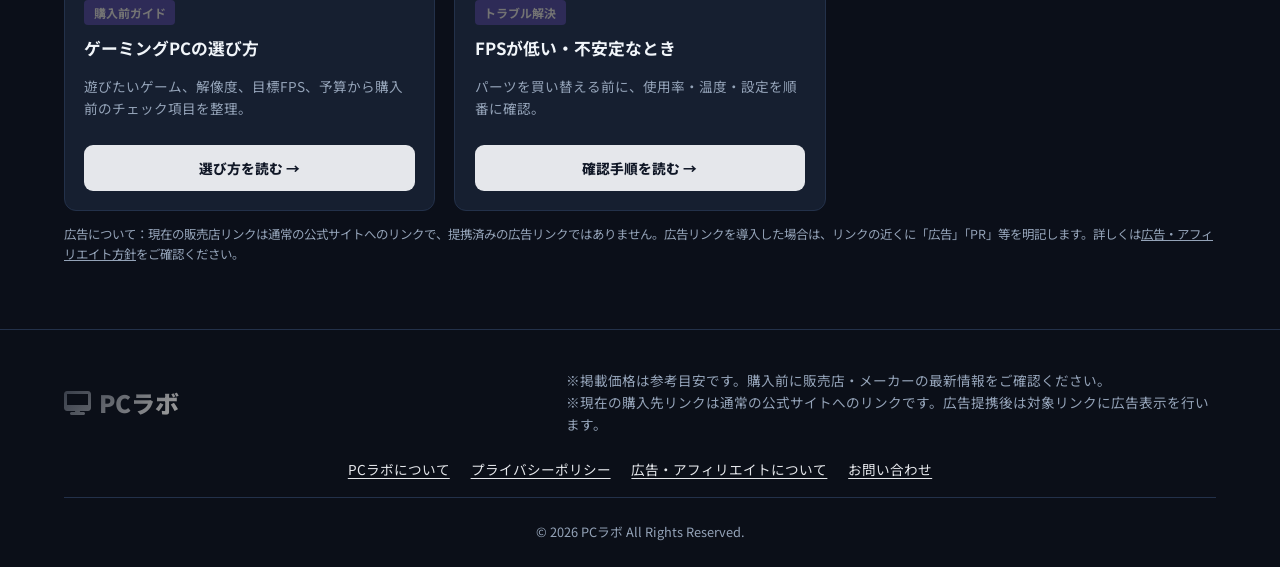
==== commit 0898d6e0: "Feature new gaming PC and FPS guides on homepage" ====
--- a/index.html
+++ b/index.html
@@ -1000,6 +1000,18 @@
                 <h3>パーツ交換と完成品PCを比べる</h3>
                 <p style="font-size:.85rem;color:var(--text-muted);margin:.4rem 0 1rem">交換費用だけでなく、互換性・保証・組立費も含めて予算を考えましょう。</p>
                 <a class="recommend-buy-link" href="#recommend">おすすめ構成を見る →</a>
+            </article>
+            <article class="recommend-card">
+                <span class="badge">購入前ガイド</span>
+                <h3>ゲーミングPCの選び方</h3>
+                <p style="font-size:.85rem;color:var(--text-muted);margin:.4rem 0 1rem">遊びたいゲーム、解像度、目標FPS、予算から購入前のチェック項目を整理。</p>
+                <a class="recommend-buy-link" href="./gaming-pc-guide.html">選び方を読む →</a>
+            </article>
+            <article class="recommend-card">
+                <span class="badge">トラブル解決</span>
+                <h3>FPSが低い・不安定なとき</h3>
+                <p style="font-size:.85rem;color:var(--text-muted);margin:.4rem 0 1rem">パーツを買い替える前に、使用率・温度・設定を順番に確認。</p>
+                <a class="recommend-buy-link" href="./fps-troubleshooting.html">確認手順を読む →</a>
             </article>
         </div>
         <p style="font-size:.78rem;color:var(--text-muted);margin-top:.9rem">広告について：現在の販売店リンクは通常の公式サイトへのリンクで、提携済みの広告リンクではありません。広告リンクを導入した場合は、リンクの近くに「広告」「PR」等を明記します。詳しくは<a href="./affiliate.html" style="text-decoration:underline">広告・アフィリエイト方針</a>をご確認ください。</p>
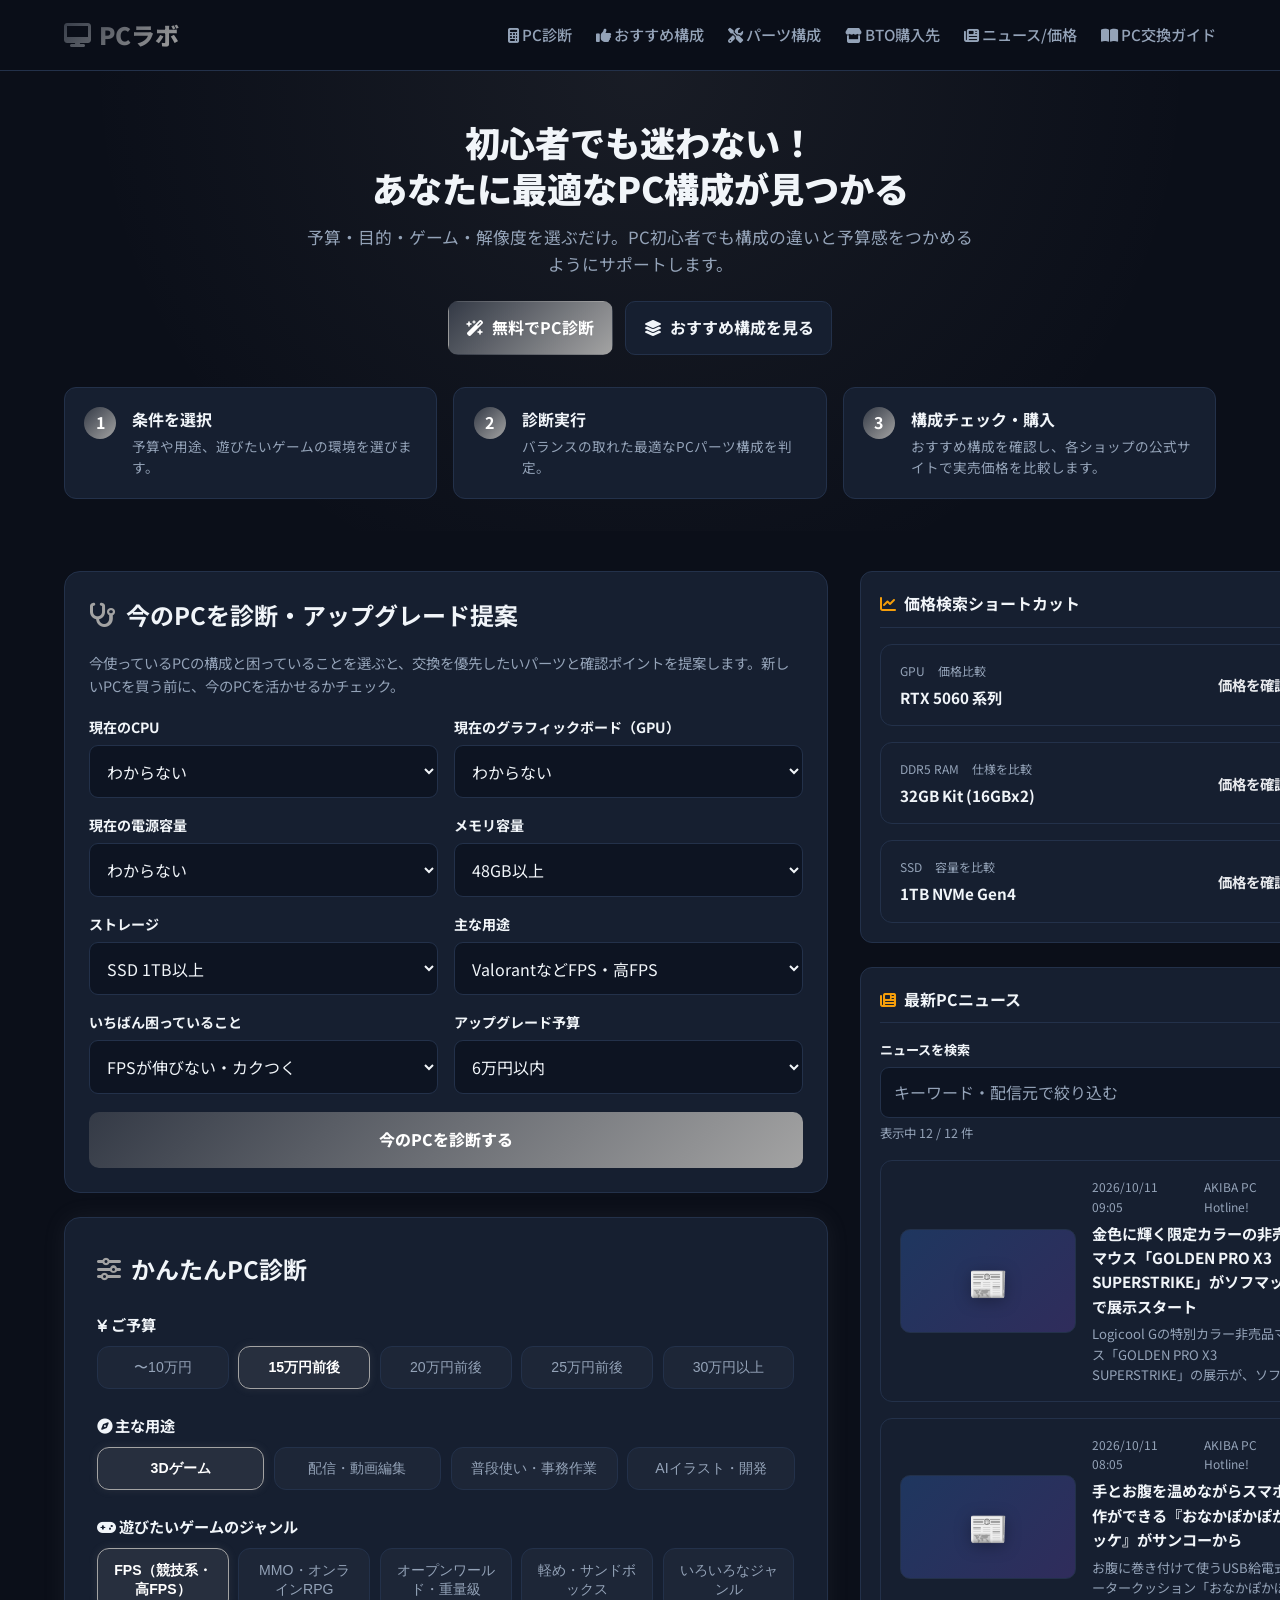
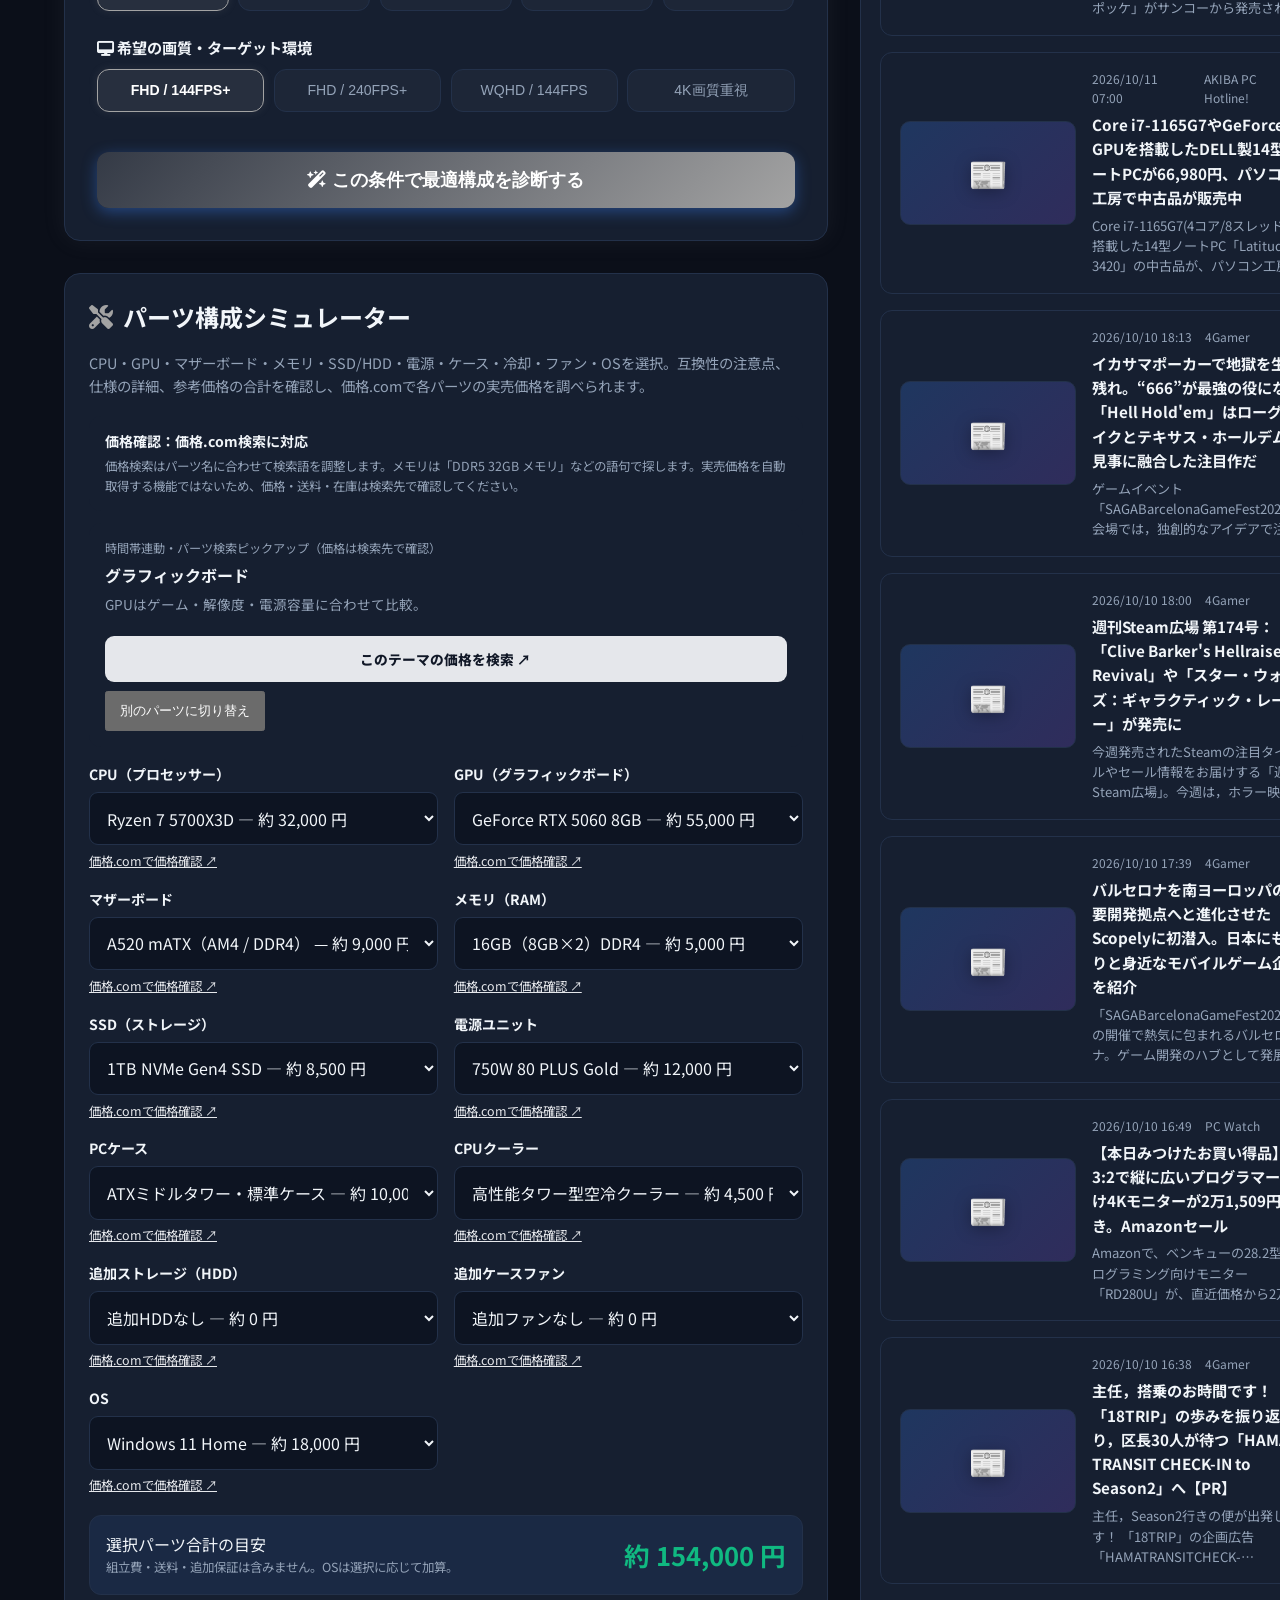
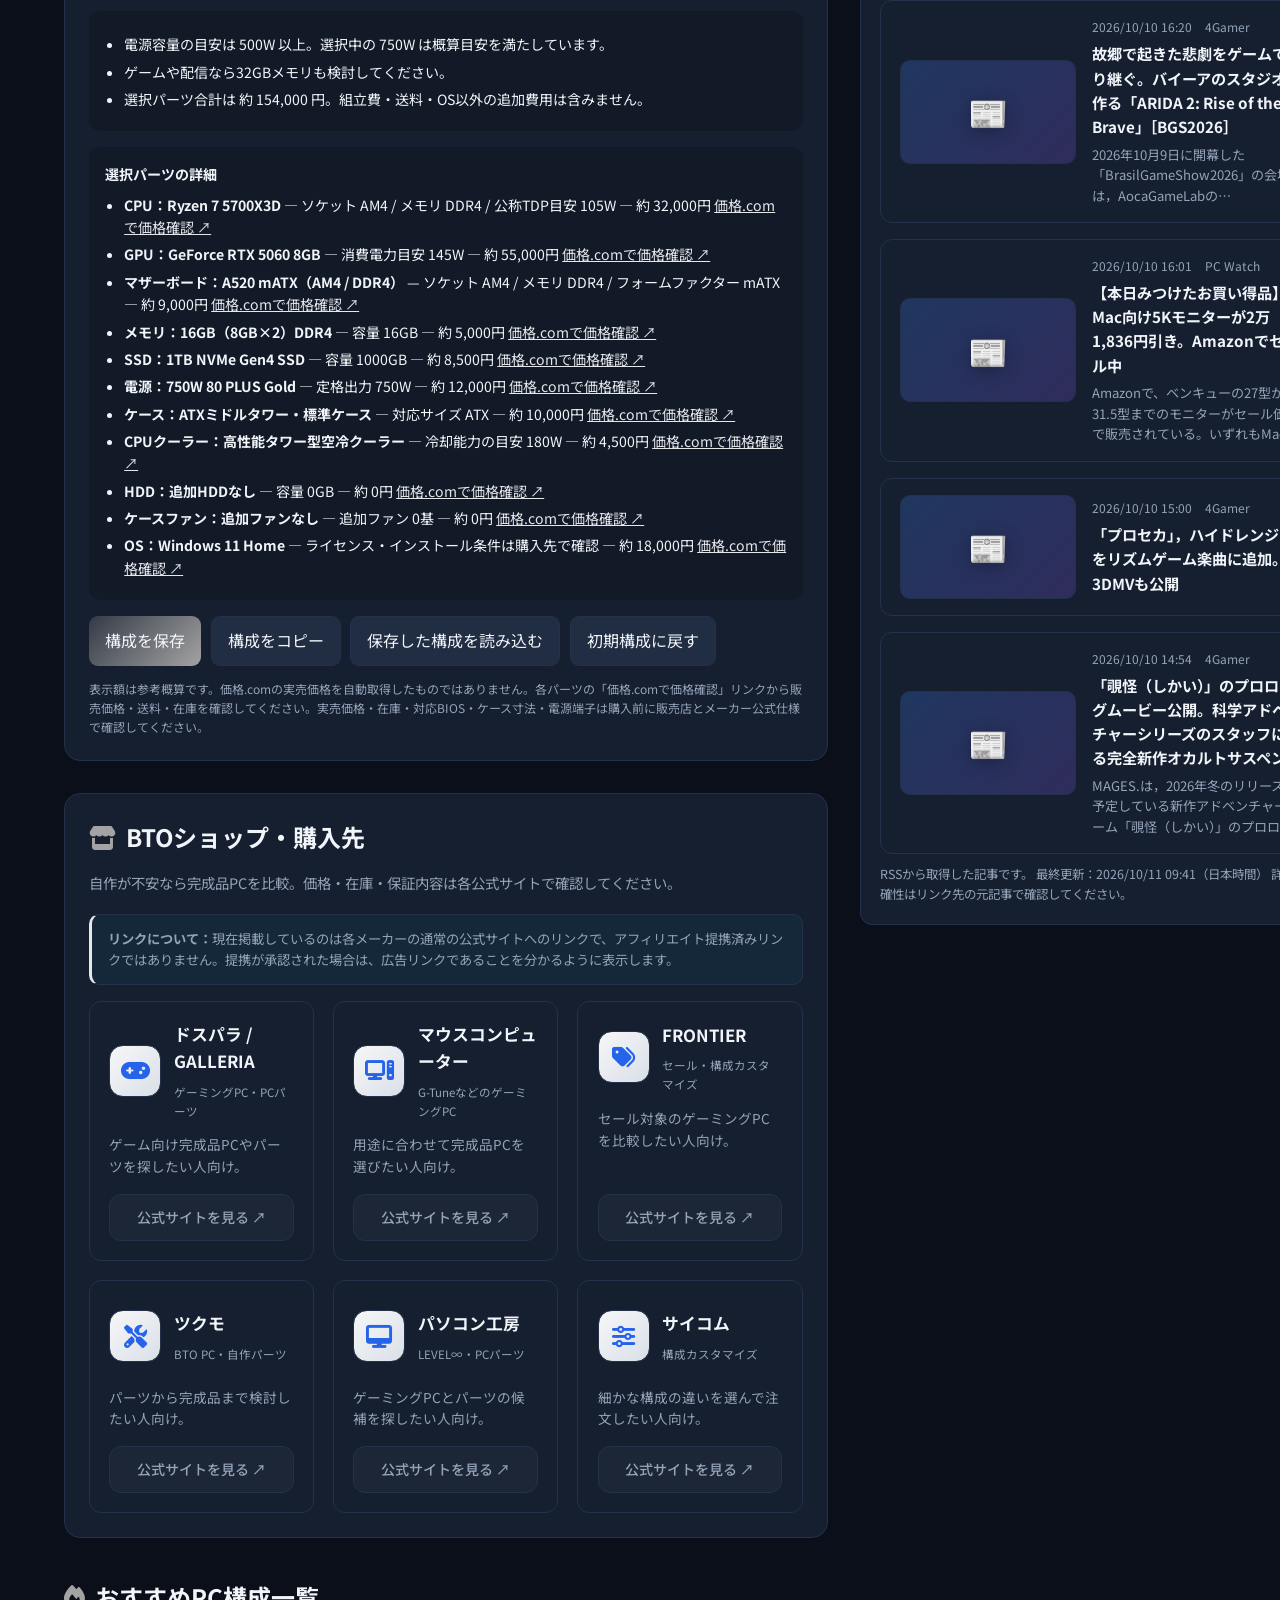
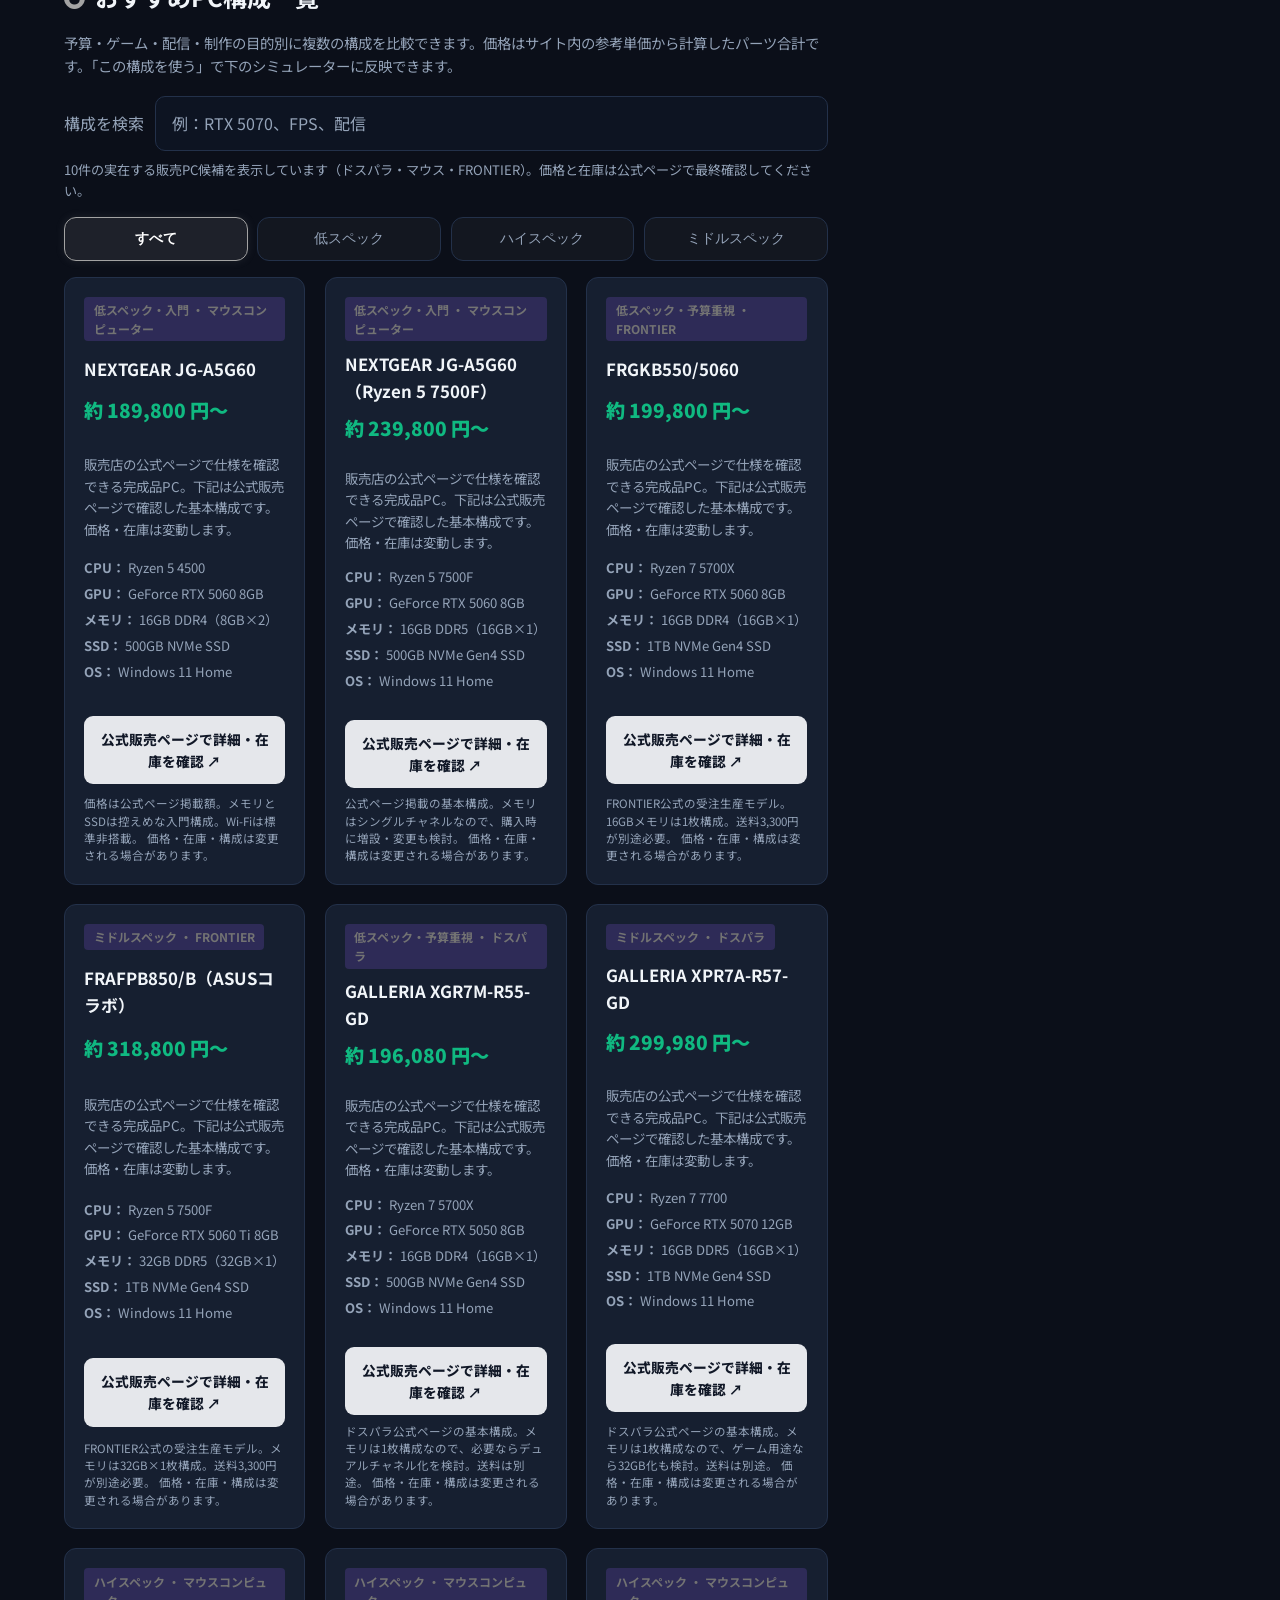
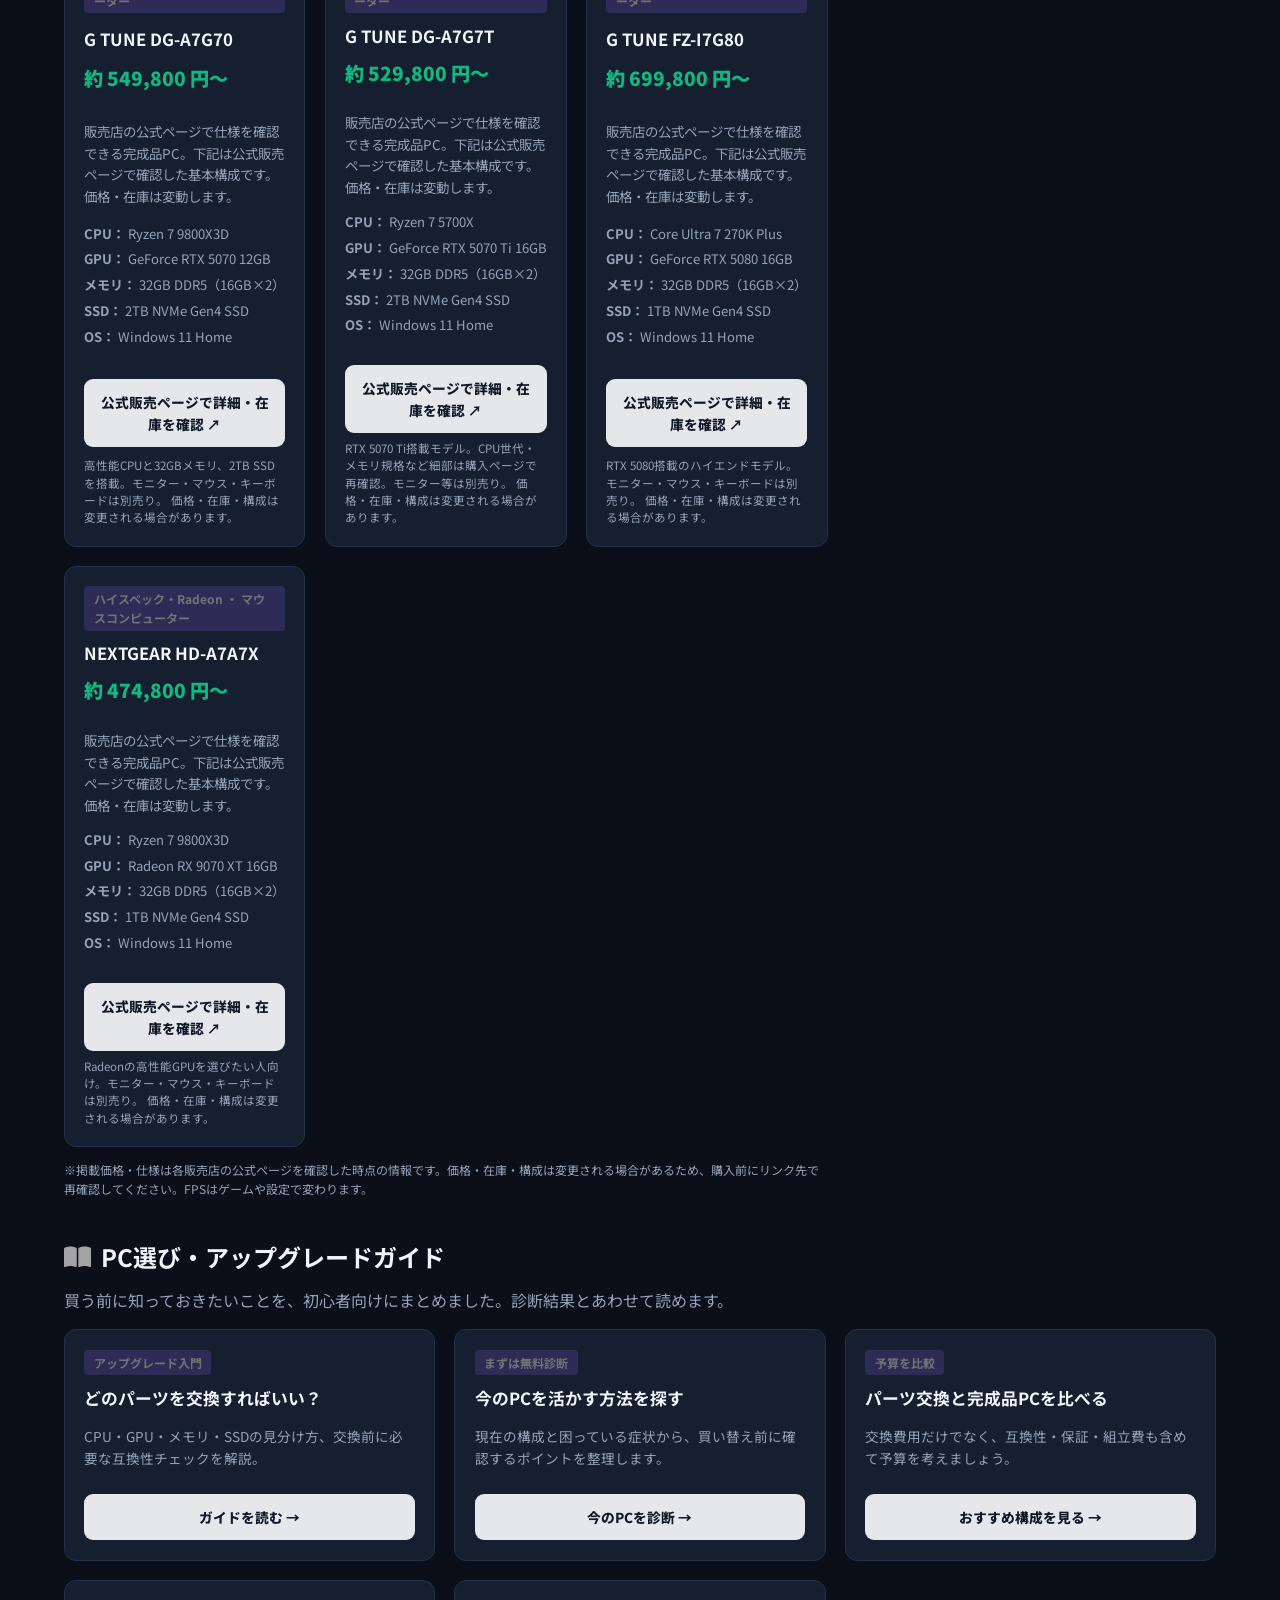
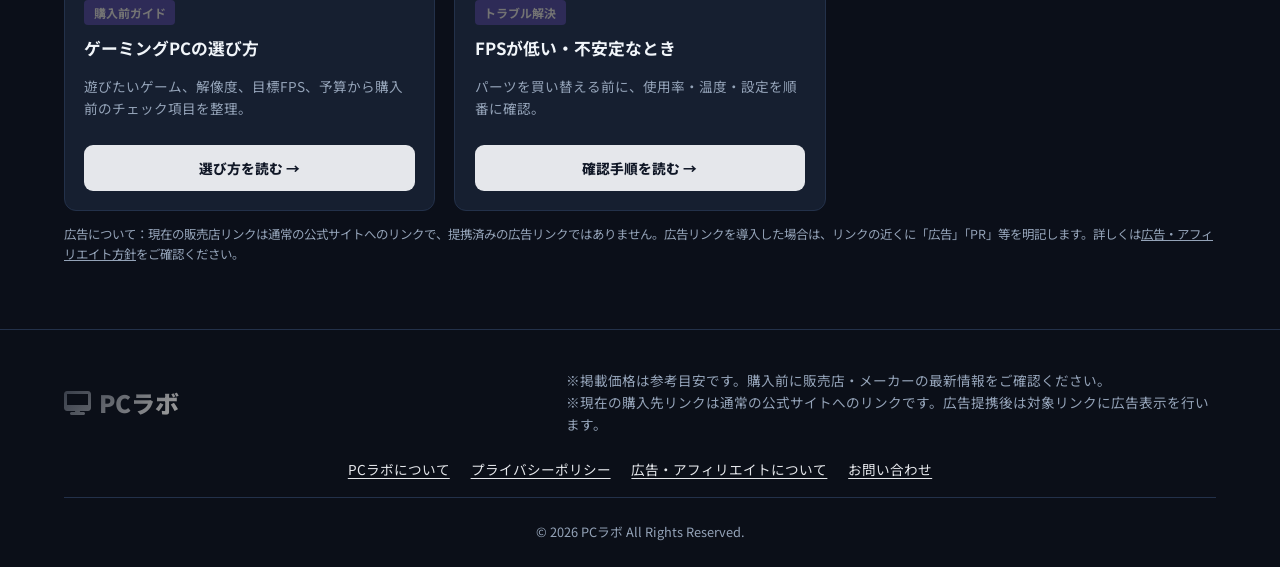
==== commit 644035e5: "Expand current PC upgrade diagnostics CPU GPU choices and PSU checks" ====
--- a/index.html
+++ b/index.html
@@ -738,12 +738,17 @@
                     <div class="current-pc-grid">
                         <div class="current-pc-field"><label for="current-cpu">現在のCPU</label><select id="current-cpu">
                             <option value="entry">Core i3 / Ryzen 3・古めのCPU</option><option value="mid">Core i5 / Ryzen 5（一般的な世代）</option><option value="strong">Core i7 / Ryzen 7（旧世代を含む）</option><option value="modern">新しめの高性能CPU</option><option value="unknown" selected>わからない</option>
-                            <option value="r73700x">Ryzen 7 3700X</option><option value="r55600">Ryzen 5 5600</option><option value="r75700x">Ryzen 7 5700X</option><option value="r57500f">Ryzen 5 7500F</option><option value="r77800x3d">Ryzen 7 7800X3D</option>
+                            <optgroup label="AMD Ryzen 3000 / AM4"><option value="r73700x">Ryzen 7 3700X</option><option value="r53600">Ryzen 5 3600</option><option value="r55600">Ryzen 5 5600</option><option value="r55600x">Ryzen 5 5600X</option><option value="r75700x">Ryzen 7 5700X</option><option value="r75700x3d">Ryzen 7 5700X3D</option><option value="r75800x3d">Ryzen 7 5800X3D</option><option value="r95900x">Ryzen 9 5900X</option><option value="r95950x">Ryzen 9 5950X</option></optgroup>
+                            <optgroup label="AMD Ryzen 7000 / AM5"><option value="r57500f">Ryzen 5 7500F</option><option value="r57600">Ryzen 5 7600</option><option value="r77700">Ryzen 7 7700</option><option value="r77800x3d">Ryzen 7 7800X3D</option><option value="r97900x">Ryzen 9 7900X</option><option value="r97950x">Ryzen 9 7950X</option></optgroup>
+                            <optgroup label="AMD Ryzen 9000 / AM5"><option value="r79700x">Ryzen 7 9700X</option><option value="r79800x3d">Ryzen 7 9800X3D</option><option value="r99900x">Ryzen 9 9900X</option><option value="r99950x">Ryzen 9 9950X</option></optgroup>
+                            <optgroup label="Intel Core / Core Ultra"><option value="i312100f">Core i3-12100F</option><option value="i512400f">Core i5-12400F</option><option value="i513400f">Core i5-13400F</option><option value="i514400f">Core i5-14400F</option><option value="i714700f">Core i7-14700F</option><option value="u5245k">Core Ultra 5 245K</option><option value="u7265k">Core Ultra 7 265K</option><option value="u9285k">Core Ultra 9 285K</option></optgroup>
                         </select></div>
                         <div class="current-pc-field"><label for="current-gpu">現在のグラフィックボード（GPU）</label><select id="current-gpu">
                             <option value="entry">内蔵GPU / GTX 1650以下</option><option value="mid">RTX 2060 / RTX 3060 / RX 6600クラス</option><option value="strong">RTX 3070 / RTX 4060 Tiクラス</option><option value="modern">RTX 4070以上 / 新しめの上位GPU</option><option value="unknown" selected>わからない</option>
-                            <option value="rtx3070">GeForce RTX 3070</option><option value="rtx4060">GeForce RTX 4060</option><option value="rtx5060">GeForce RTX 5060</option><option value="rtx5070">GeForce RTX 5070</option><option value="rx9070xt">Radeon RX 9070 XT</option>
+                            <optgroup label="NVIDIA GeForce GTX / RTX"><option value="gtx1650">GeForce GTX 1650</option><option value="rtx2060">GeForce RTX 2060</option><option value="rtx3060">GeForce RTX 3060</option><option value="rtx3070">GeForce RTX 3070</option><option value="rtx3080">GeForce RTX 3080</option><option value="rtx4060">GeForce RTX 4060</option><option value="rtx4060ti">GeForce RTX 4060 Ti 8GB / 16GB</option><option value="rtx4070">GeForce RTX 4070 / 4070 SUPER</option><option value="rtx4070ti">GeForce RTX 4070 Ti / SUPER</option><option value="rtx4080">GeForce RTX 4080 / SUPER</option><option value="rtx4090">GeForce RTX 4090</option><option value="rtx5050">GeForce RTX 5050</option><option value="rtx5060">GeForce RTX 5060</option><option value="rtx5060ti">GeForce RTX 5060 Ti 8GB / 16GB</option><option value="rtx5070">GeForce RTX 5070</option><option value="rtx5070ti">GeForce RTX 5070 Ti</option><option value="rtx5080">GeForce RTX 5080</option><option value="rtx5090">GeForce RTX 5090</option></optgroup>
+                            <optgroup label="AMD Radeon"><option value="rx580">Radeon RX 580</option><option value="rx6600">Radeon RX 6600</option><option value="rx6700xt">Radeon RX 6700 XT</option><option value="rx6800xt">Radeon RX 6800 XT</option><option value="rx7600">Radeon RX 7600</option><option value="rx7700xt">Radeon RX 7700 XT</option><option value="rx7800xt">Radeon RX 7800 XT</option><option value="rx7900xt">Radeon RX 7900 XT</option><option value="rx7900xtx">Radeon RX 7900 XTX</option><option value="rx9060xt">Radeon RX 9060 XT 8GB / 16GB</option><option value="rx9070">Radeon RX 9070</option><option value="rx9070xt">Radeon RX 9070 XT</option></optgroup>
                         </select></div>
+                        <div class="current-pc-field"><label for="current-psu">現在の電源容量</label><select id="current-psu"><option value="unknown" selected>わからない</option><option value="450">450W以下</option><option value="500">500W</option><option value="550">550W</option><option value="600">600W</option><option value="650">650W</option><option value="750">750W</option><option value="850">850W</option><option value="1000">1000W</option><option value="1200">1200W以上</option></select></div>
                         <div class="current-pc-field"><label for="current-ram">メモリ容量</label><select id="current-ram"><option value="8">8GB以下</option><option value="16">16GB</option><option value="32">32GB</option><option value="48" selected>48GB以上</option><option value="unknown">わからない</option></select></div>
                         <div class="current-pc-field"><label for="current-storage">ストレージ</label><select id="current-storage"><option value="hdd">HDD中心</option><option value="ssd-small">SSD 500GB以下</option><option value="ssd-large" selected>SSD 1TB以上</option><option value="unknown">わからない</option></select></div>
                         <div class="current-pc-field"><label for="current-usage">主な用途</label><select id="current-usage"><option value="fps" selected>ValorantなどFPS・高FPS</option><option value="heavy">重い3Dゲーム・高画質</option><option value="creator">配信・動画編集・AI</option><option value="daily">普段使い・勉強</option></select></div>
@@ -1554,14 +1559,15 @@
         const formButton = byId('current-pc-submit');
         const result = byId('current-pc-result');
         if (!formButton || !result) return;
-        const cpuLevels = {entry:1,mid:2,strong:3,modern:4,unknown:2,r73700x:2,r55600:2,r75700x:3,r57500f:3,r77800x3d:4};
-        const gpuLevels = {entry:1,mid:2,strong:3,modern:4,unknown:2,rtx3070:3,rtx4060:3,rtx5060:3,rtx5070:4,rx9070xt:4};
-        const cpuNames = {entry:'エントリーCPU',mid:'ミドルクラスCPU',strong:'旧世代を含む高性能CPU',modern:'新しめの高性能CPU',unknown:'CPU（型番未確認）',r73700x:'Ryzen 7 3700X',r55600:'Ryzen 5 5600',r75700x:'Ryzen 7 5700X',r57500f:'Ryzen 5 7500F',r77800x3d:'Ryzen 7 7800X3D'};
-        const gpuNames = {entry:'エントリーGPU / 内蔵GPU',mid:'ミドルクラスGPU',strong:'RTX 3070 / RTX 4060 Tiクラス',modern:'上位GPU',unknown:'GPU（型番未確認）',rtx3070:'GeForce RTX 3070',rtx4060:'GeForce RTX 4060',rtx5060:'GeForce RTX 5060',rtx5070:'GeForce RTX 5070',rx9070xt:'Radeon RX 9070 XT'};
+        const cpuLevels = {entry:1,mid:2,strong:3,modern:4,unknown:2,r73700x:2,r53600:2,r55600:2,r55600x:2,r75700x:3,r75700x3d:4,r75800x3d:4,r95900x:4,r95950x:4,r57500f:3,r57600:3,r77700:3,r77800x3d:4,r97900x:4,r97950x:4,r79700x:4,r79800x3d:4,r99900x:4,r99950x:4,i312100f:2,i512400f:2,i513400f:3,i514400f:3,i714700f:4,u5245k:3,u7265k:4,u9285k:4};
+        const gpuLevels = {entry:1,mid:2,strong:3,modern:4,unknown:2,gtx1650:1,rtx2060:2,rtx3060:2,rtx3070:3,rtx3080:4,rtx4060:3,rtx4060ti:3,rtx4070:4,rtx4070ti:4,rtx4080:4,rtx4090:4,rtx5050:2,rtx5060:3,rtx5060ti:3,rtx5070:4,rtx5070ti:4,rtx5080:4,rtx5090:4,rx580:1,rx6600:2,rx6700xt:3,rx6800xt:4,rx7600:2,rx7700xt:3,rx7800xt:4,rx7900xt:4,rx7900xtx:4,rx9060xt:3,rx9070:4,rx9070xt:4};
+        const cpuNames = {entry:'エントリーCPU',mid:'ミドルクラスCPU',strong:'旧世代を含む高性能CPU',modern:'新しめの高性能CPU',unknown:'CPU（型番未確認）',r73700x:'Ryzen 7 3700X',r53600:'Ryzen 5 3600',r55600:'Ryzen 5 5600',r55600x:'Ryzen 5 5600X',r75700x:'Ryzen 7 5700X',r75700x3d:'Ryzen 7 5700X3D',r75800x3d:'Ryzen 7 5800X3D',r95900x:'Ryzen 9 5900X',r95950x:'Ryzen 9 5950X',r57500f:'Ryzen 5 7500F',r57600:'Ryzen 5 7600',r77700:'Ryzen 7 7700',r77800x3d:'Ryzen 7 7800X3D',r97900x:'Ryzen 9 7900X',r97950x:'Ryzen 9 7950X',r79700x:'Ryzen 7 9700X',r79800x3d:'Ryzen 7 9800X3D',r99900x:'Ryzen 9 9900X',r99950x:'Ryzen 9 9950X',i312100f:'Core i3-12100F',i512400f:'Core i5-12400F',i513400f:'Core i5-13400F',i514400f:'Core i5-14400F',i714700f:'Core i7-14700F',u5245k:'Core Ultra 5 245K',u7265k:'Core Ultra 7 265K',u9285k:'Core Ultra 9 285K'};
+        const gpuNames = {entry:'エントリーGPU / 内蔵GPU',mid:'ミドルクラスGPU',strong:'RTX 3070 / RTX 4060 Tiクラス',modern:'上位GPU',unknown:'GPU（型番未確認）',gtx1650:'GeForce GTX 1650',rtx2060:'GeForce RTX 2060',rtx3060:'GeForce RTX 3060',rtx3070:'GeForce RTX 3070',rtx3080:'GeForce RTX 3080',rtx4060:'GeForce RTX 4060',rtx4060ti:'GeForce RTX 4060 Ti',rtx4070:'GeForce RTX 4070 / SUPER',rtx4070ti:'GeForce RTX 4070 Ti / SUPER',rtx4080:'GeForce RTX 4080 / SUPER',rtx4090:'GeForce RTX 4090',rtx5050:'GeForce RTX 5050',rtx5060:'GeForce RTX 5060',rtx5060ti:'GeForce RTX 5060 Ti',rtx5070:'GeForce RTX 5070',rtx5070ti:'GeForce RTX 5070 Ti',rtx5080:'GeForce RTX 5080',rtx5090:'GeForce RTX 5090',rx580:'Radeon RX 580',rx6600:'Radeon RX 6600',rx6700xt:'Radeon RX 6700 XT',rx6800xt:'Radeon RX 6800 XT',rx7600:'Radeon RX 7600',rx7700xt:'Radeon RX 7700 XT',rx7800xt:'Radeon RX 7800 XT',rx7900xt:'Radeon RX 7900 XT',rx7900xtx:'Radeon RX 7900 XTX',rx9060xt:'Radeon RX 9060 XT',rx9070:'Radeon RX 9070',rx9070xt:'Radeon RX 9070 XT'};
+        const gpuPowerClass = {entry:250,mid:300,strong:320,modern:400,unknown:350,gtx1650:250,rtx2060:300,rtx3060:300,rtx3070:650,rtx3080:750,rtx4060:300,rtx4060ti:350,rtx4070:650,rtx4070ti:750,rtx4080:850,rtx4090:1000,rtx5050:300,rtx5060:350,rtx5060ti:350,rtx5070:750,rtx5070ti:850,rtx5080:850,rtx5090:1000,rx580:500,rx6600:300,rx6700xt:650,rx6800xt:750,rx7600:550,rx7700xt:700,rx7800xt:750,rx7900xt:850,rx7900xtx:850,rx9060xt:650,rx9070:750,rx9070xt:850};
         const searchLink = (query,label) => '<a target="_blank" rel="noopener noreferrer" href="https://www.google.com/search?q='+encodeURIComponent(query)+'">'+label+'の価格・仕様を検索 ↗</a>';
         formButton.addEventListener('click', () => {
             const cpu=byId('current-cpu').value, gpu=byId('current-gpu').value;
-            const ram=byId('current-ram').value, storage=byId('current-storage').value;
+            const ram=byId('current-ram').value, storage=byId('current-storage').value, psu=byId('current-psu').value;
             const usage=byId('current-usage').value, problem=byId('current-problem').value;
             const budget=byId('current-budget').value;
             const c=cpuLevels[cpu]||2, g=gpuLevels[gpu]||2;
@@ -1571,6 +1577,9 @@
             if(problem==='memory'||Number(ram)<=16) add(Number(ram)<=16?1:2,'メモリ容量と使用率を確認',Number(ram)<=8?'まずはメモリ増設を検討。対応規格・空きスロット・最大容量を確認してください。':Number(ram)===16?'ゲーム中に使用率が高いなら32GB化を検討。必ず対応規格を確認。':'容量だけで決めず、作業中のメモリ使用率を確認してください。','DDR4 32GB メモリ');
             if(problem==='quality'||(usage==='heavy'&&g<=3)) add(1,'GPU（グラフィックボード）を優先候補に','高画質ゲームで重いならGPUが候補。ただし電源容量・補助電源・ケース寸法・ゲームごとのVRAM使用量を先に確認。', 'グラフィックボード ゲーミング');
             if(problem==='fps'||(usage==='fps'&&c<=g)) add(1,'CPU・GPUのどちらが先に限界か確認','FPSが伸びない場合、CPU使用率・GPU使用率・ゲーム内設定・温度を同時に確認。CPUが限界ならCPU、GPU使用率が高止まりならGPUが候補です。', 'CPU ゲーミング 性能比較');
+            const estimatedPsu = gpuPowerClass[gpu] || 350;
+            if(psu==='unknown') add(2,'電源ユニットの型番・容量を確認','GPU交換を考える前に、電源のメーカー・型番・定格出力・PCIe補助電源端子を確認してください。ワット数だけで安全性や品質は判断できません。','PC 電源ユニット 型番 確認');
+            else if(Number(psu)<estimatedPsu) add(1,'電源容量を最優先で確認','選択したGPUのクラスに対して電源容量が不足する可能性があります。GPUのメーカー推奨電源、CPU構成、電源の品質・経年劣化・必要な補助電源端子を確認し、交換が必要か判断してください。','PC 電源ユニット GPU 推奨電源');
             if(problem==='noise') add(1,'温度・冷却・ホコリを先に確認','いきなりパーツ交換せず、CPU/GPU温度、ファン回転、ホコリ、ケースの吸排気を確認。高温なら清掃や冷却改善が先になる場合があります。','PC ケースファン CPUクーラー');
             if(problem==='none') add(1,'使用中の負荷を測定してから交換','不満がないなら交換は急がなくてOK。普段使うゲームでFPS・フレーム時間・CPU/GPU使用率・温度を記録してから判断。','PC モニタリング CPU GPU 使用率');
             if(priorities.length===0) add(1,'ボトルネックを測定','構成だけでは交換箇所を断定できません。実際のゲーム中のCPU/GPU使用率・温度・メモリ使用率を確認しましょう。','PC ボトルネック 確認方法');
@@ -1583,7 +1592,7 @@
             if(problem==='memory'||Number(ram)<=16) partsToConsider.push('メモリ');
             if(problem==='noise') partsToConsider.push('冷却・清掃');
             const intro=document.createElement('p');
-            intro.textContent='入力された構成：CPU '+cpuNames[cpu]+' / GPU '+gpuNames[gpu]+' / メモリ '+(ram==='unknown'?'不明':ram+'GB')+' / ストレージ '+({hdd:'HDD中心','ssd-small':'SSD 500GB以下','ssd-large':'SSD 1TB以上',unknown:'不明'}[storage])+'。予算は'+budgetText+'です。';
+            intro.textContent='入力された構成：CPU '+cpuNames[cpu]+' / GPU '+gpuNames[gpu]+' / 電源 '+(psu==='unknown'?'容量不明':psu+'W')+' / メモリ '+(ram==='unknown'?'不明':ram+'GB')+' / ストレージ '+({hdd:'HDD中心','ssd-small':'SSD 500GB以下','ssd-large':'SSD 1TB以上',unknown:'不明'}[storage])+'。予算は'+budgetText+'です。';
             const heading=document.createElement('h3');heading.textContent='診断結果：交換前に確認したい優先項目';
             const list=document.createElement('div');list.className='current-pc-priority';
             priorities.sort((a,b)=>a.rank-b.rank).forEach(item=>{
@@ -1595,7 +1604,7 @@
                 list.append(card);
             });
             const note=document.createElement('p');note.className='current-pc-caveat';
-            note.textContent='これは入力内容に基づく一次診断で、実機ベンチマークや互換性を自動確認する機能ではありません。予算内で交換できるか、CPUソケット・マザーボード・電源・ケース寸法・BIOS対応を確認してから購入してください。'+(partsToConsider.length?' 今回の主な確認対象：'+[...new Set(partsToConsider)].join('、')+'。':'');
+            note.textContent='これは入力内容に基づく一次診断で、実機ベンチマークや互換性を自動確認する機能ではありません。予算内で交換できるか、CPUソケット・マザーボード・BIOS・電源容量/品質/補助電源端子・ケース寸法・冷却を確認してから購入してください。'+(partsToConsider.length?' 今回の主な確認対象：'+[...new Set(partsToConsider)].join('、')+'。':'');
             result.replaceChildren(heading,intro,list,note);
             result.classList.add('active');
             result.scrollIntoView({behavior:'smooth',block:'nearest'});
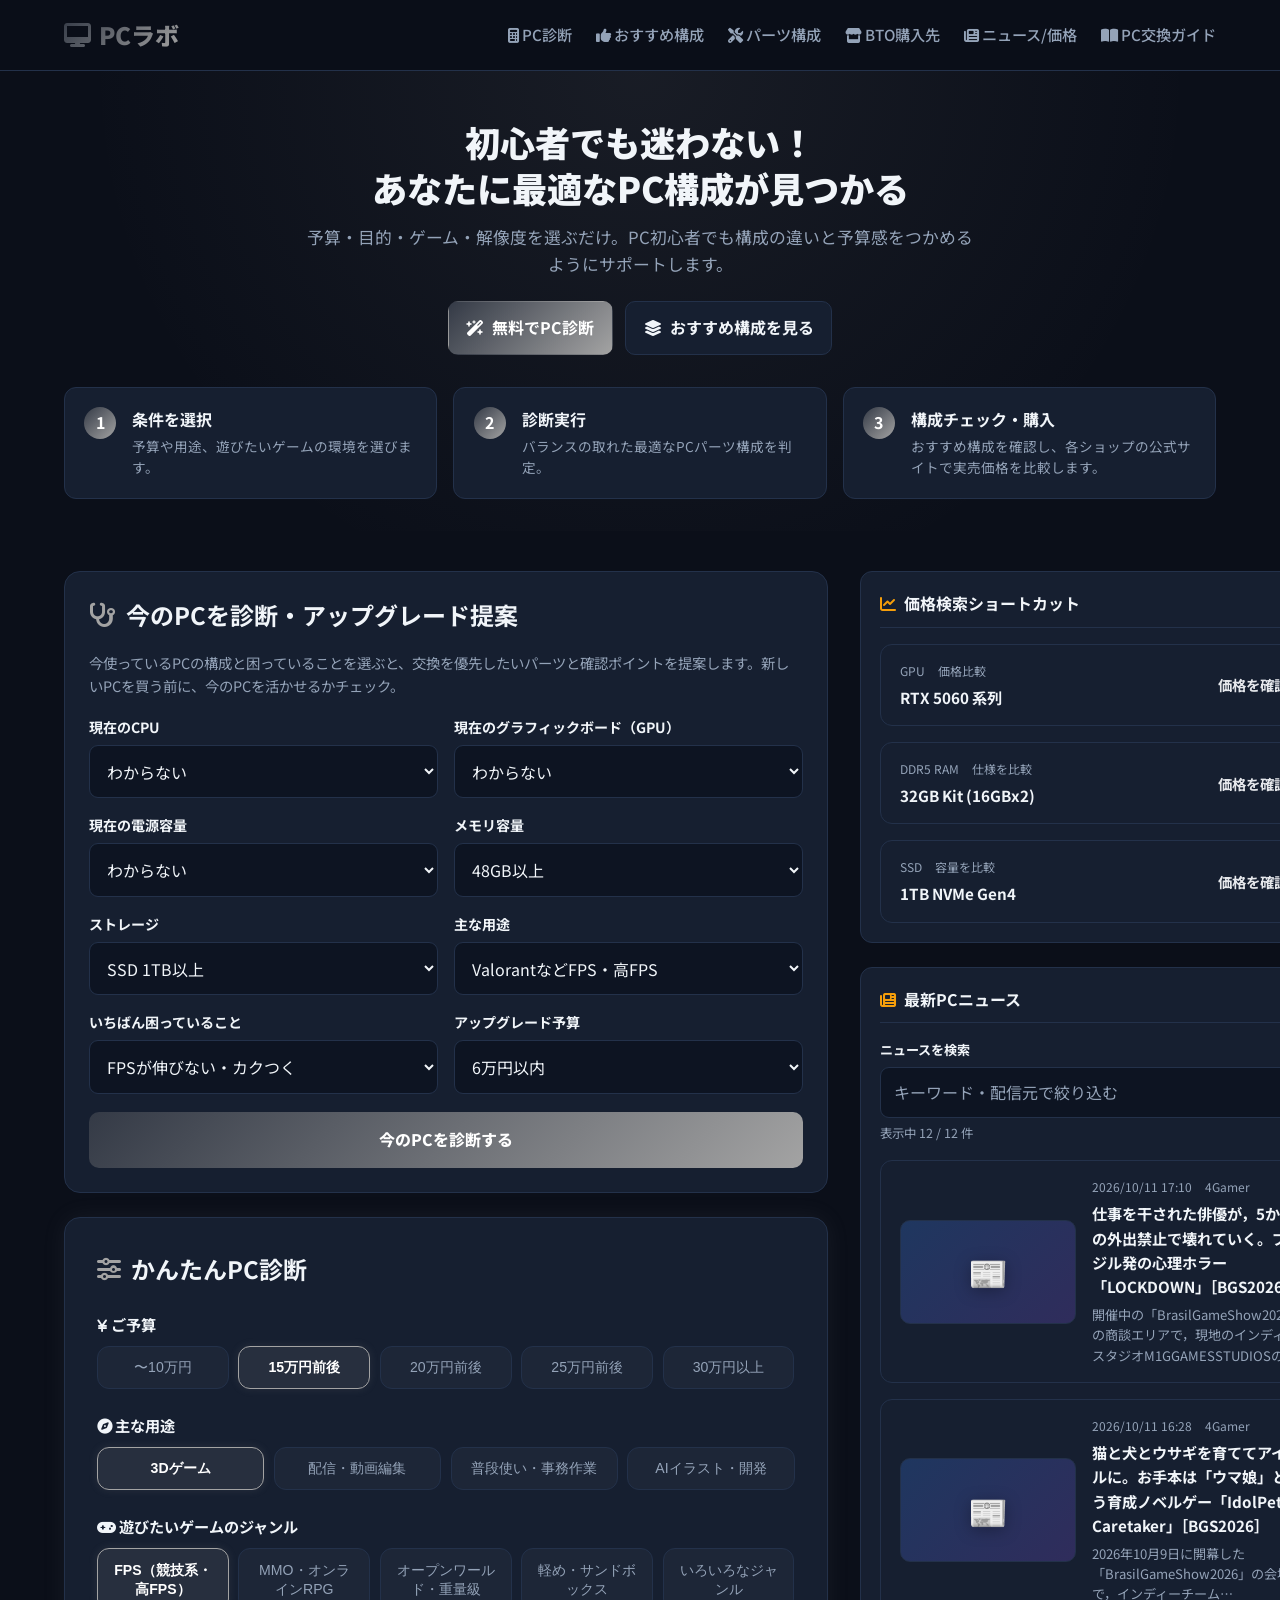
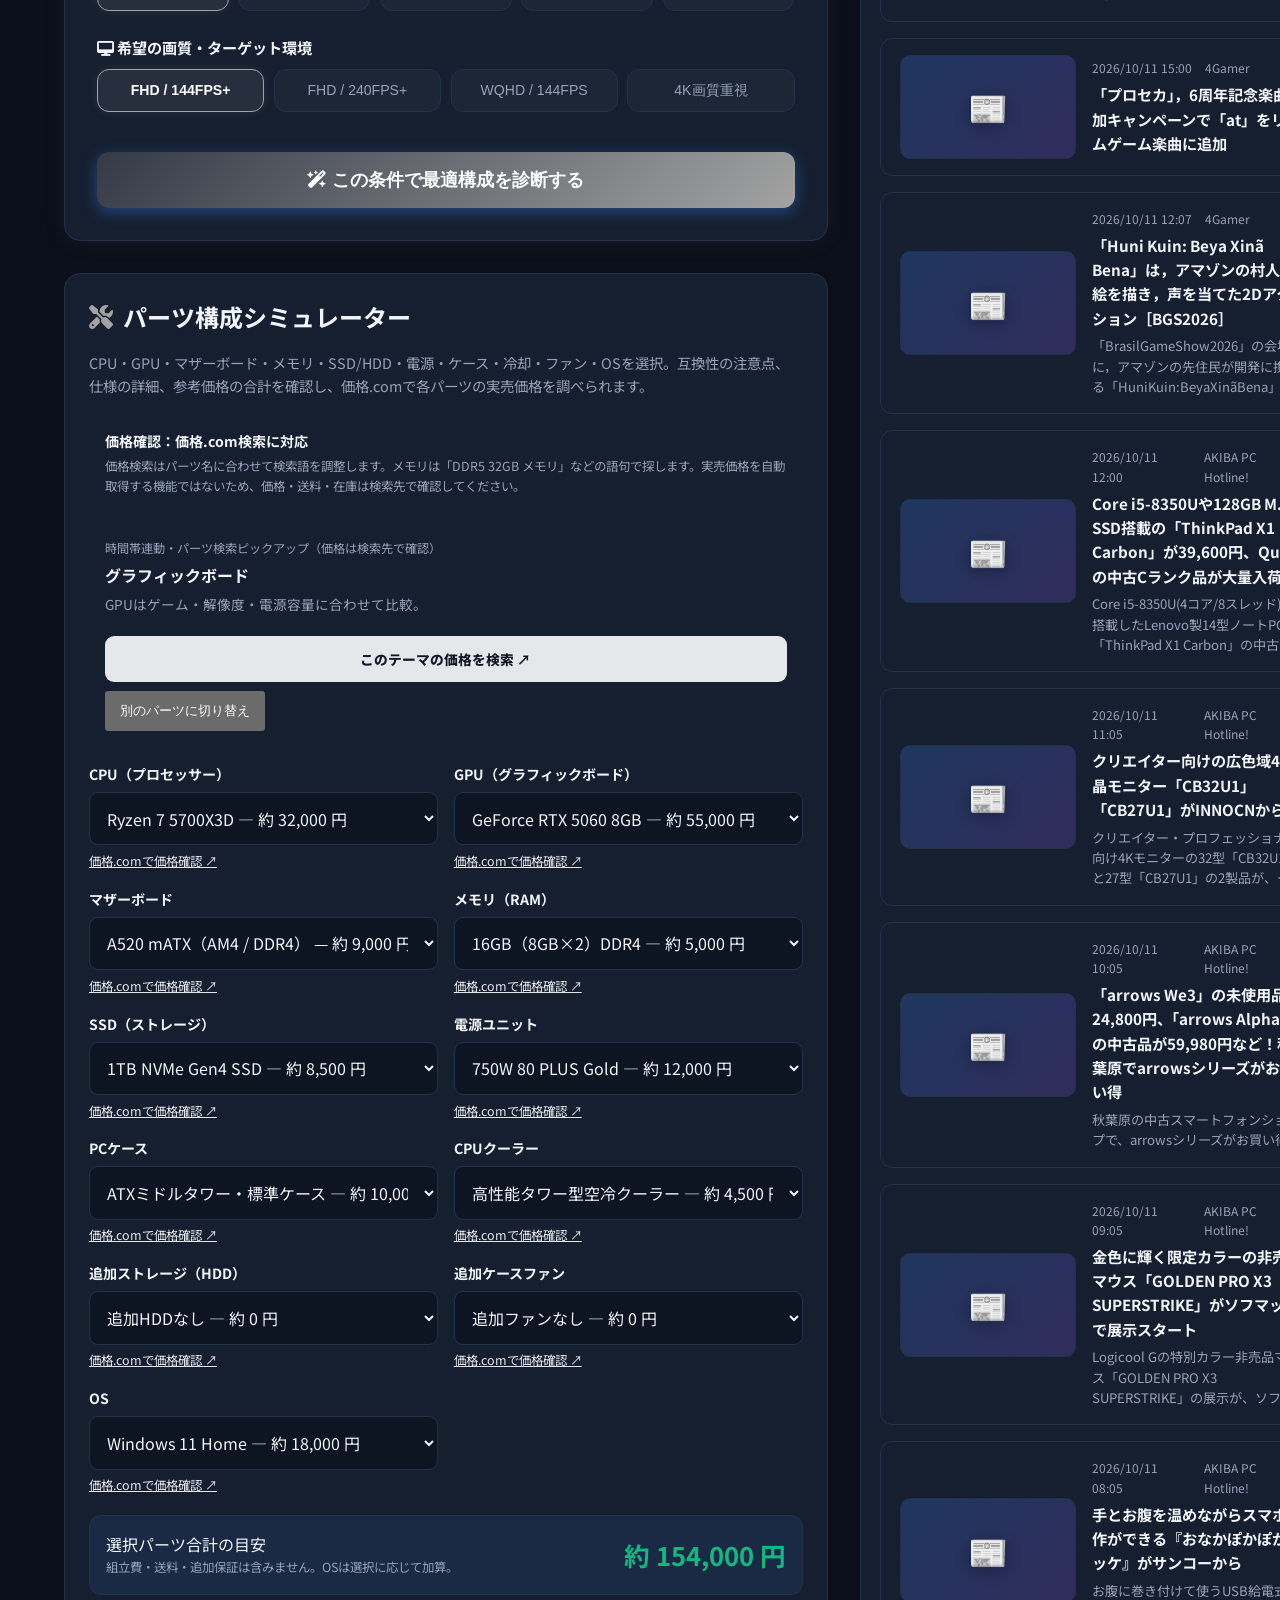
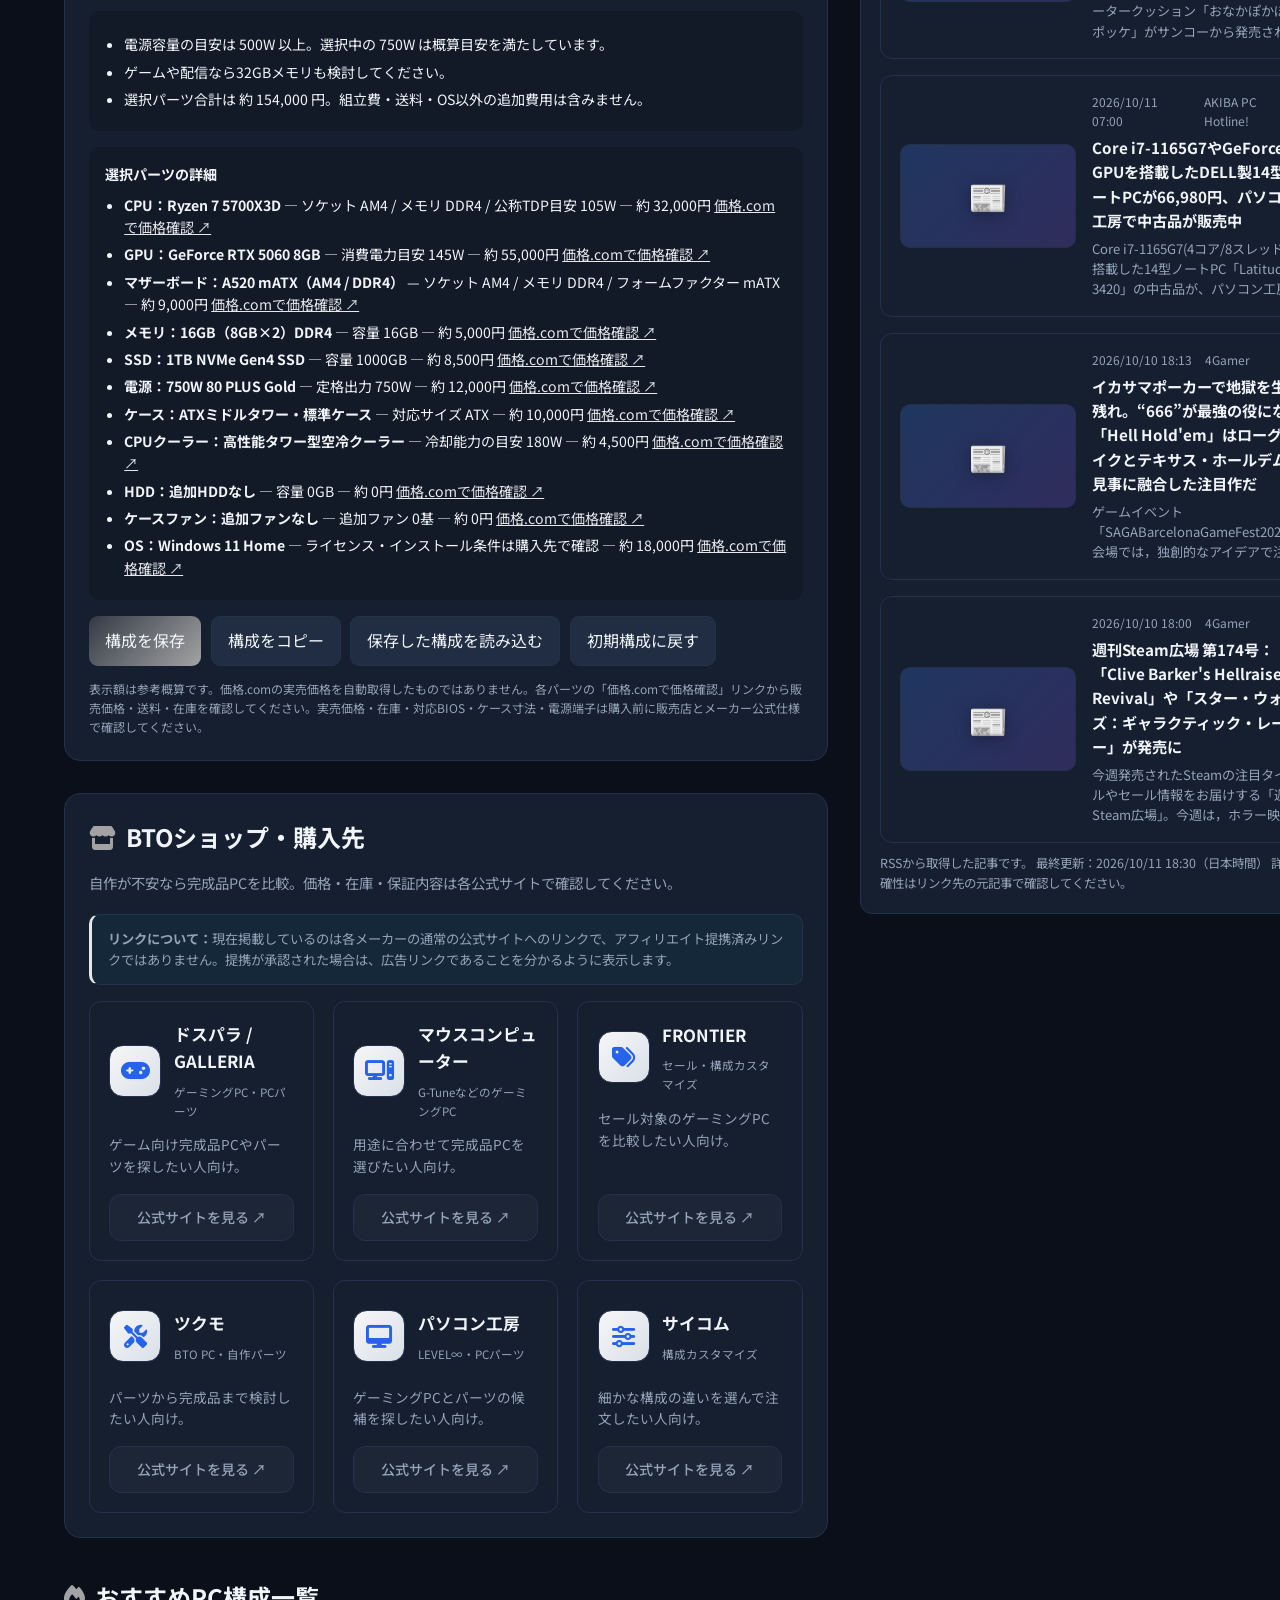
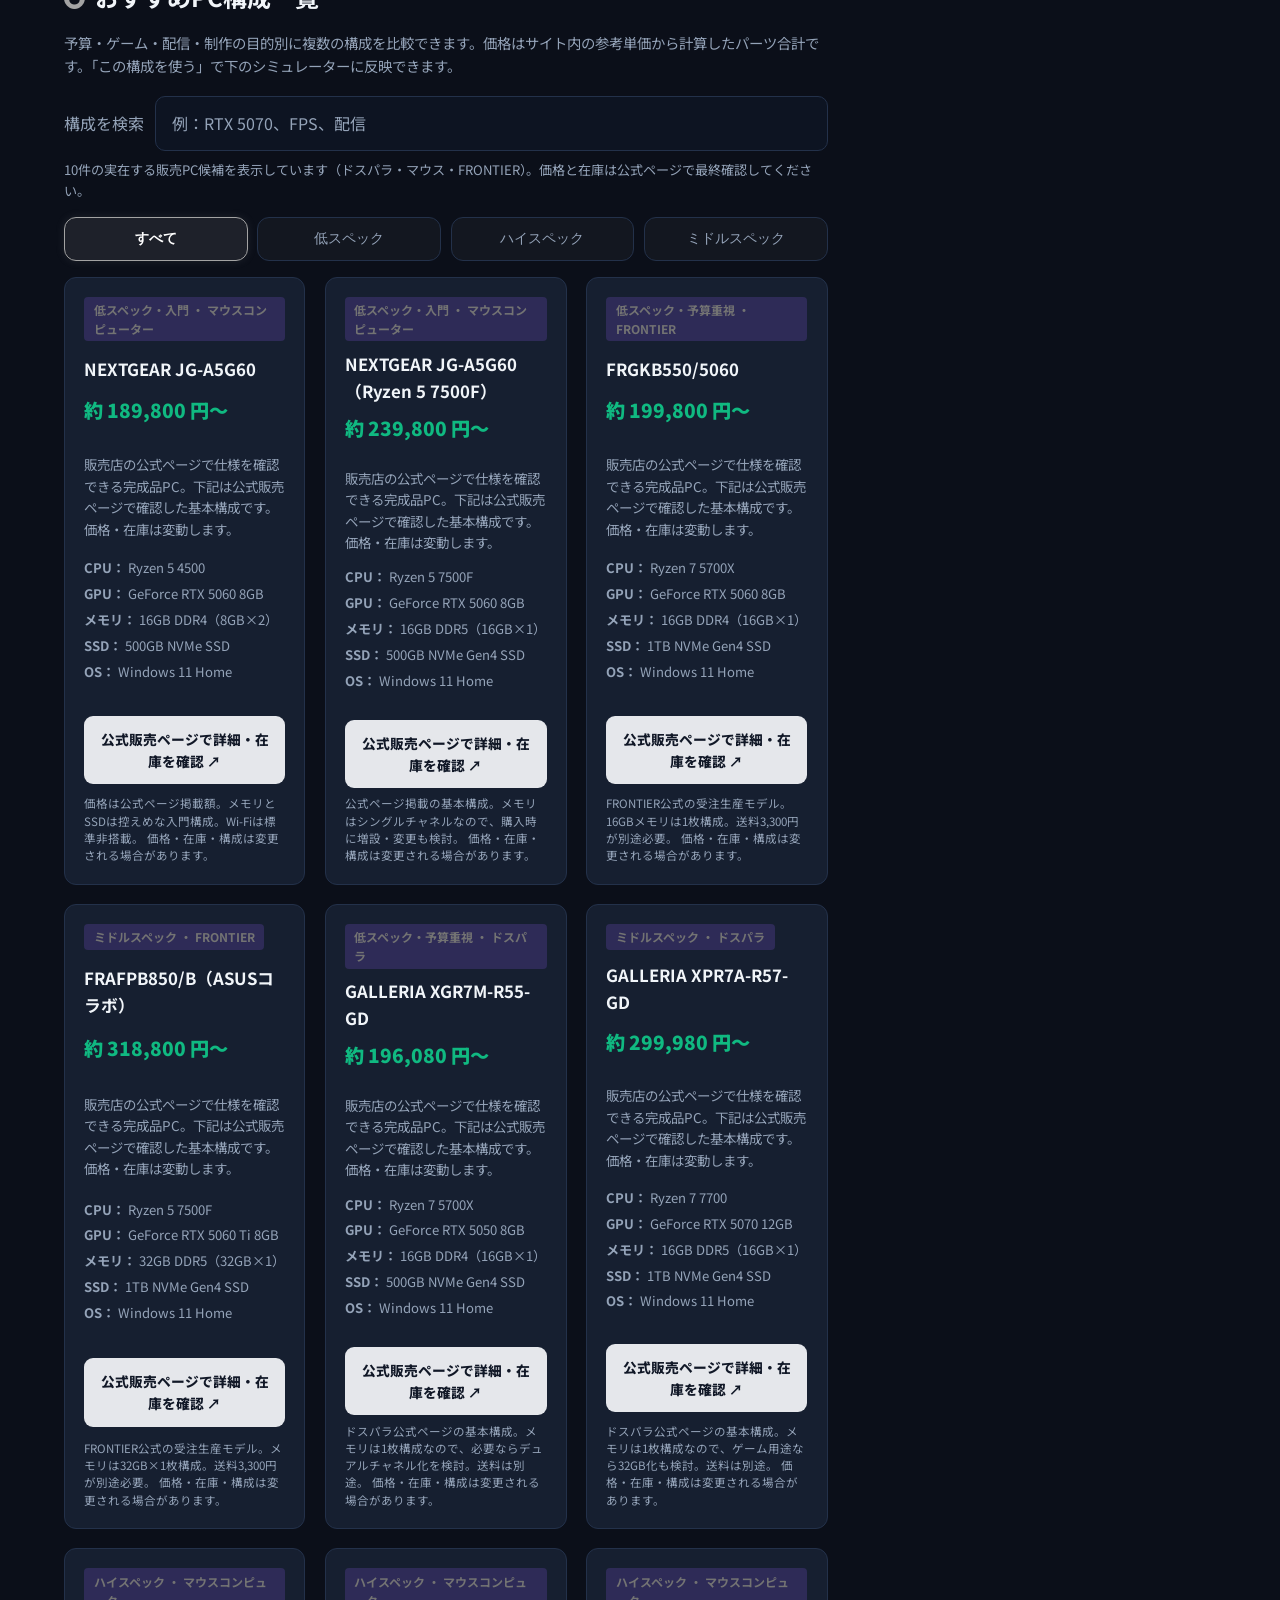
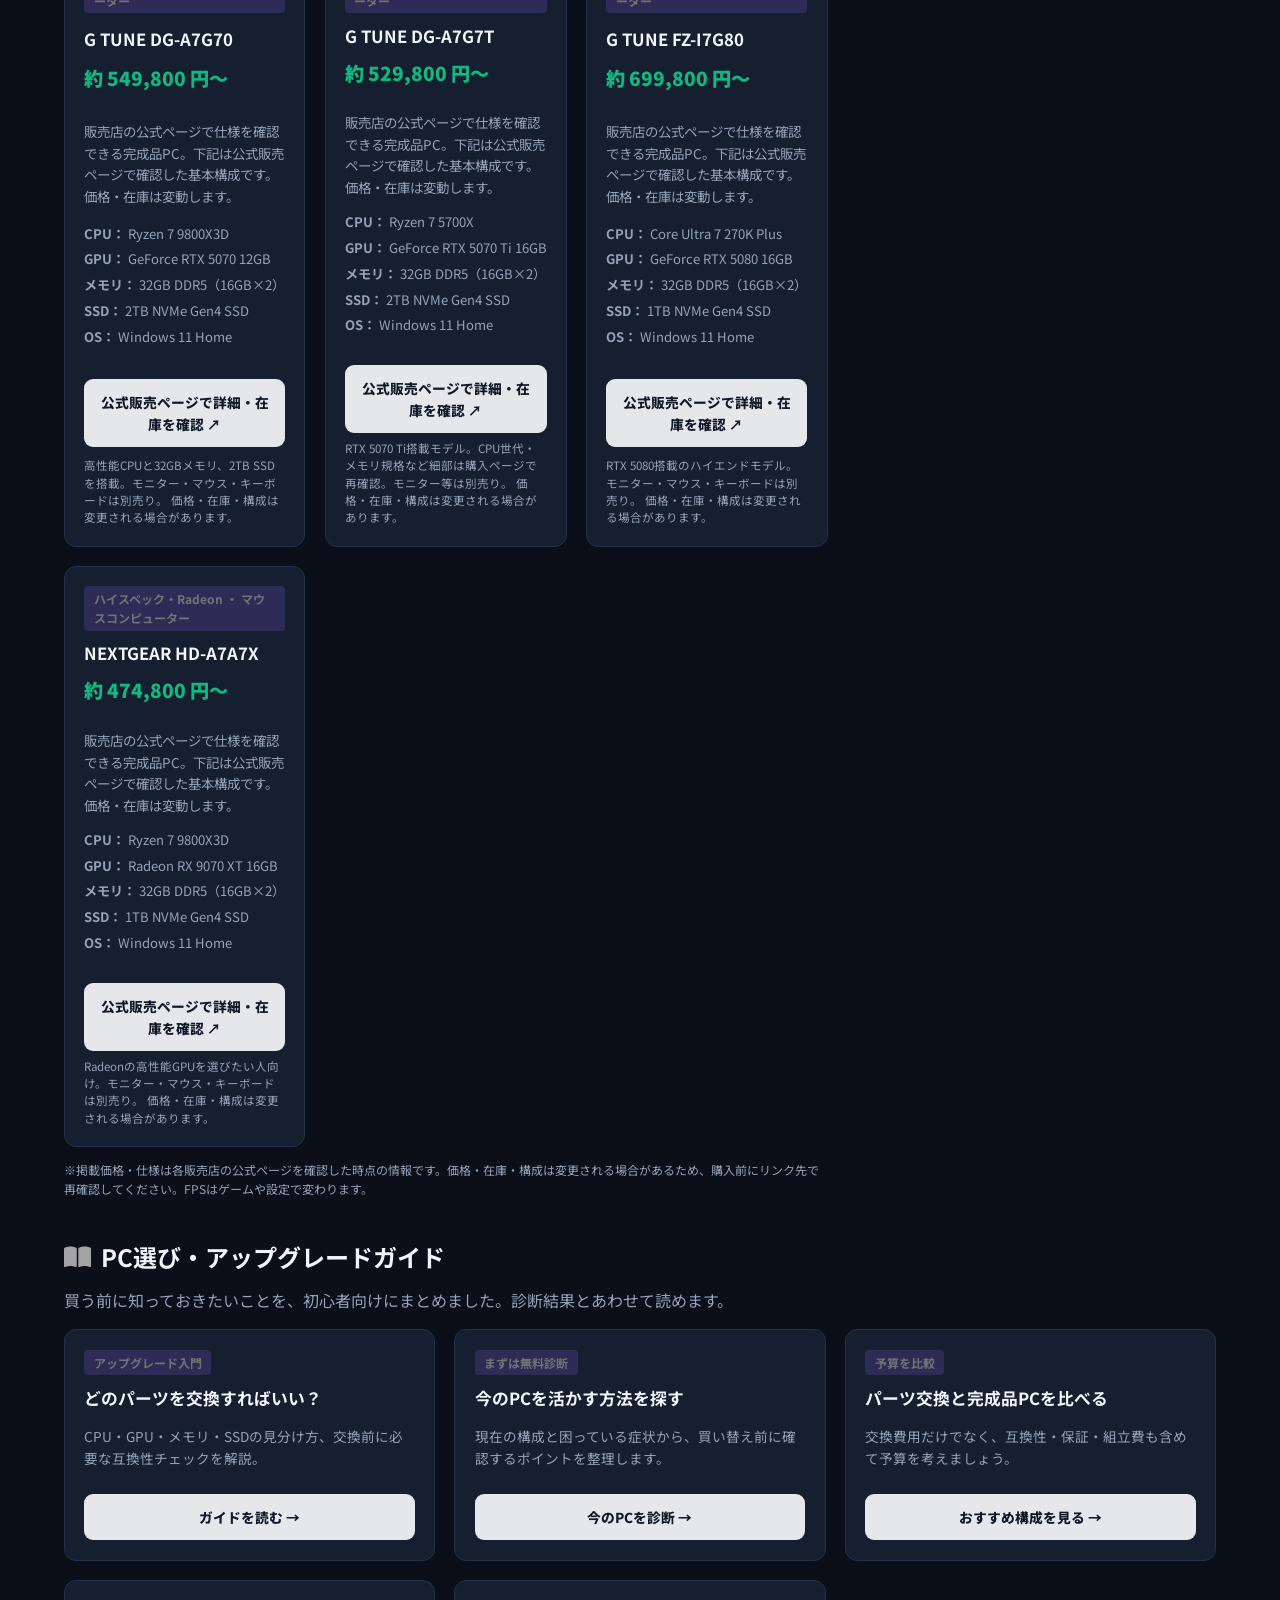
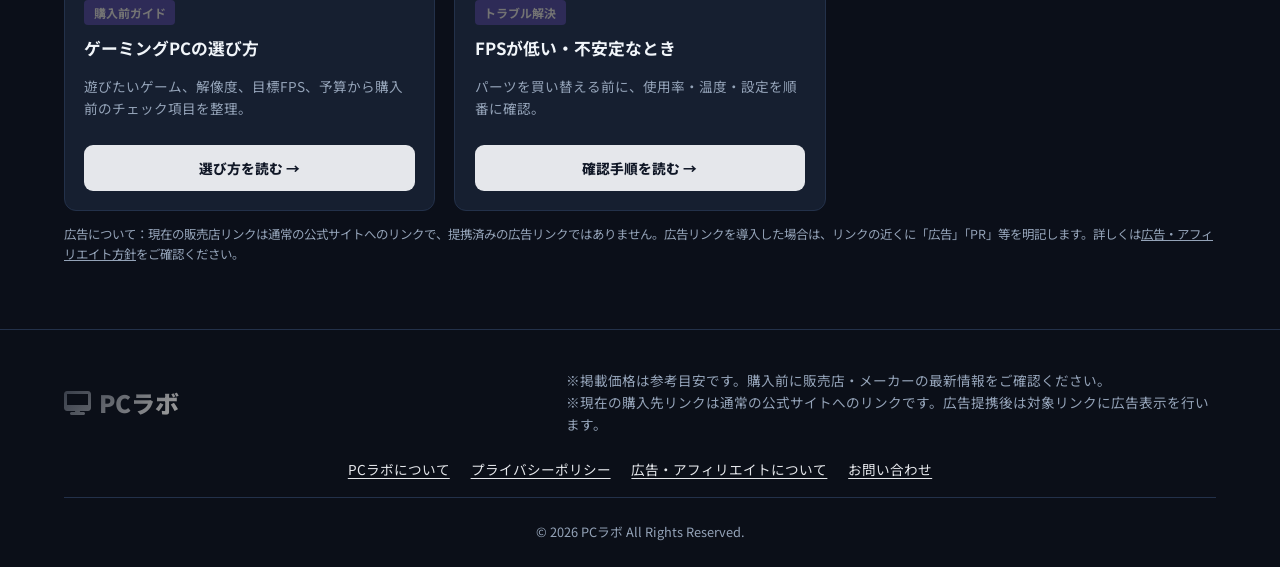
==== commit 9225ff1a: "Improve PC diagnosis recommendation variety" ====
--- a/index.html
+++ b/index.html
@@ -1078,24 +1078,40 @@
                 if(game==='light'&&use==='work'&&tier>1)tier=1;
                 const presets=window.pcShindanBuilds;
                 if(!presets || !presets.length){document.getElementById('result-desc').textContent='構成データを準備中です。少し待ってからもう一度診断してください。';resultBox.classList.add('active');return;}
-                // 予算帯から固定プリセットを選ぶのではなく、各構成の参考合計を計算して予算内の候補を優先する。
-                let candidateIds;
-                if(use==='work')candidateIds=['budget-1080p','budget-am5','fhd-balanced'];
-                else if(use==='stream')candidateIds=budget>=25?['creator-ai','creator-value','creator-stream']:['creator-stream','creator-value','budget-am5'];
-                else if(use==='ai')candidateIds=budget>=25?['creator-ai','creator-value','creator-stream']:['creator-value','creator-stream','budget-am5'];
-                else if(res==='4k')candidateIds=['4k-gaming','wqhd-amd','wqhd-value','fps-elite'];
-                else if(res==='wqhd'||game==='heavy'||game==='mmo')candidateIds=budget>=25?['wqhd-value','wqhd-amd','fps-elite','fhd-balanced']:['fhd-balanced','budget-am5','wqhd-value'];
-                else if(res==='fhd240')candidateIds=budget>=25?['fps-elite','fps-value','fhd-balanced']:['fps-value','fhd-balanced','budget-am5'];
-                else candidateIds=['budget-1080p','budget-am5','fhd-balanced','fps-value','wqhd-value'];
-                if(game==='light'&&use==='work')candidateIds=['budget-1080p','budget-am5','fhd-balanced'];
+                // 全プリセットを評価し、用途・解像度・予算の組み合わせで順位付けする。
+                // 候補を用途ごとに数件へ固定すると、選択肢を変えても結果が同じになりやすいため全構成を比較する。
                 const budgetLimit=budget*10000;
-                const evaluated=candidateIds.map(id=>({id,build:window.pcShindanGetBuildParts(id)})).filter(x=>x.build);
+                const evaluated=presets.map(p=>({id:p.id,preset:p,build:window.pcShindanGetBuildParts(p.id)})).filter(x=>x.build);
+                const scoreBuild=x=>{
+                    const p=x.preset, price=x.build.total;
+                    let score=0;
+                    const isBudget=p.id==='budget-1080p'||p.id==='budget-am5';
+                    const isFhd=p.id==='fhd-balanced';
+                    const isFps=p.id==='fps-value'||p.id==='fps-elite';
+                    const isWqhd=p.id==='wqhd-value'||p.id==='wqhd-amd';
+                    const isCreator=p.id==='creator-stream'||p.id==='creator-value'||p.id==='creator-ai';
+                    const is4k=p.id==='4k-gaming';
+                    if(use==='work') score+=(isBudget?8:0)+(isFhd?7:0)+(isCreator?-8:0)+(is4k?-10:0);
+                    if(use==='stream') score+=(isCreator?12:0)+(isFps?-2:0);
+                    if(use==='ai') score+=(p.id==='creator-ai'?16:0)+(isCreator?8:0)+(isBudget?-8:0);
+                    if(use==='game') score+=(isBudget?1:0);
+                    if(game==='fps') score+=(isFps?12:0)+(is4k?-3:0);
+                    if(game==='mmo'||game==='heavy') score+=(isWqhd?8:0)+(is4k?5:0)+(isBudget?-6:0);
+                    if(game==='light') score+=(isBudget?7:0)+(isFhd?5:0)+(is4k?-8:0);
+                    if(res==='fhd144') score+=(isFhd?8:0)+(isBudget?4:0)+(isWqhd?-3:0)+(is4k?-8:0);
+                    if(res==='fhd240') score+=(isFps?13:0)+(isBudget?-6:0);
+                    if(res==='wqhd') score+=(isWqhd?13:0)+(is4k?2:0)+(isBudget?-8:0);
+                    if(res==='4k') score+=(is4k?18:0)+(isWqhd?5:0)+(isBudget?-15:0);
+                    if(price<=budgetLimit) score+=10;
+                    else score-=Math.min(30,((price-budgetLimit)/10000)*3);
+                    // 予算内では、用途に合う構成の中から予算を有効活用。予算超過時は安さを優先。
+                    score+=price<=budgetLimit?Math.min(8,price/budgetLimit*8):-price/100000;
+                    return score;
+                };
+                evaluated.sort((a,b)=>scoreBuild(b)-scoreBuild(a));
                 const affordable=evaluated.filter(x=>x.build.total<=budgetLimit);
                 const pool=affordable.length?affordable:evaluated;
-                // 予算内なら使える金額を活かしつつ、予算オーバーなら最安候補を出す。
-                pool.sort((a,b)=>affordable.length?(b.build.total-a.build.total):(a.build.total-b.build.total));
                 let key=(pool[0]||{id:'budget-1080p'}).id;
-                if(use==='game'&&game==='fps'&&res==='fhd240'&&budget>=25&&pool.some(x=>x.id==='fps-elite'))key='fps-elite';
                 const d=presets.find(x=>x.id===key)||presets[0],build=window.pcShindanGetBuildParts(key);
                 if(!build){document.getElementById('result-desc').textContent='この構成データを読み込めませんでした。';resultBox.classList.add('active');return;}
                 window.pcShindanApplyBuild(key,{scroll:false});
